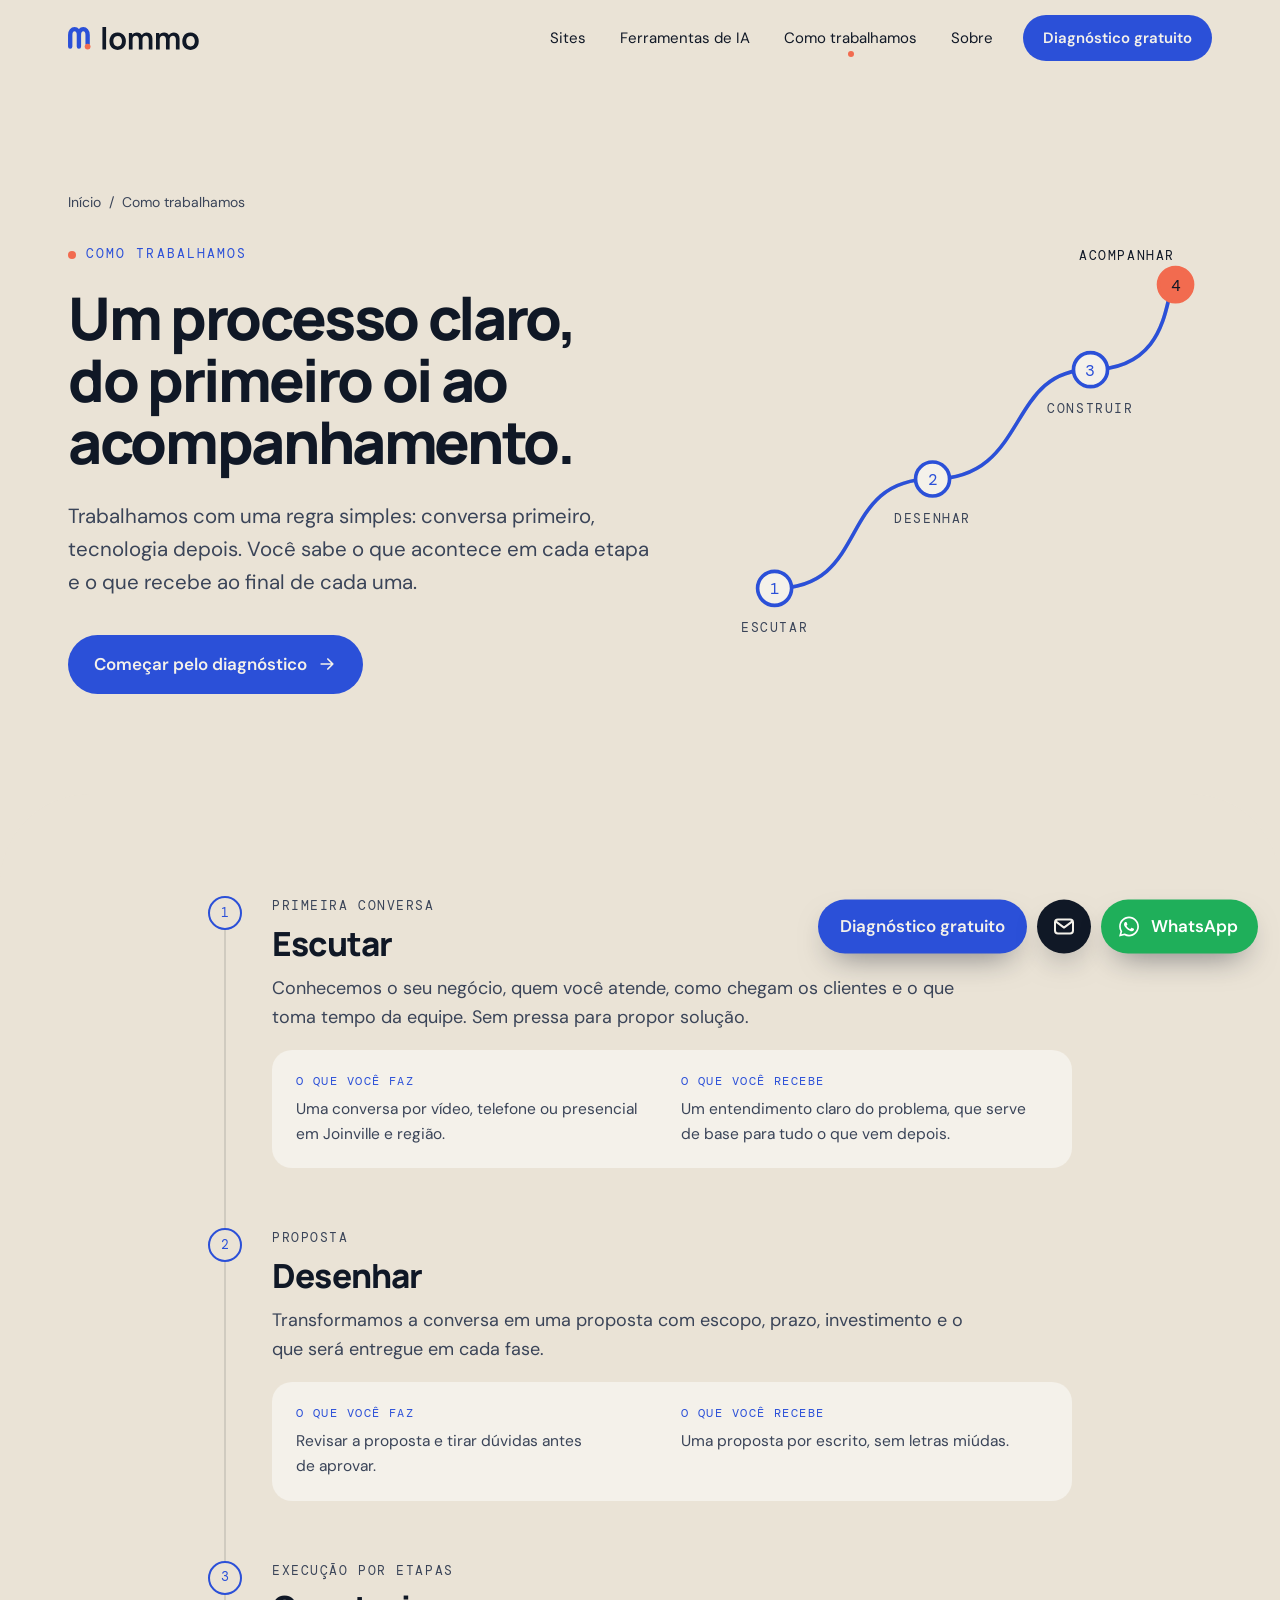
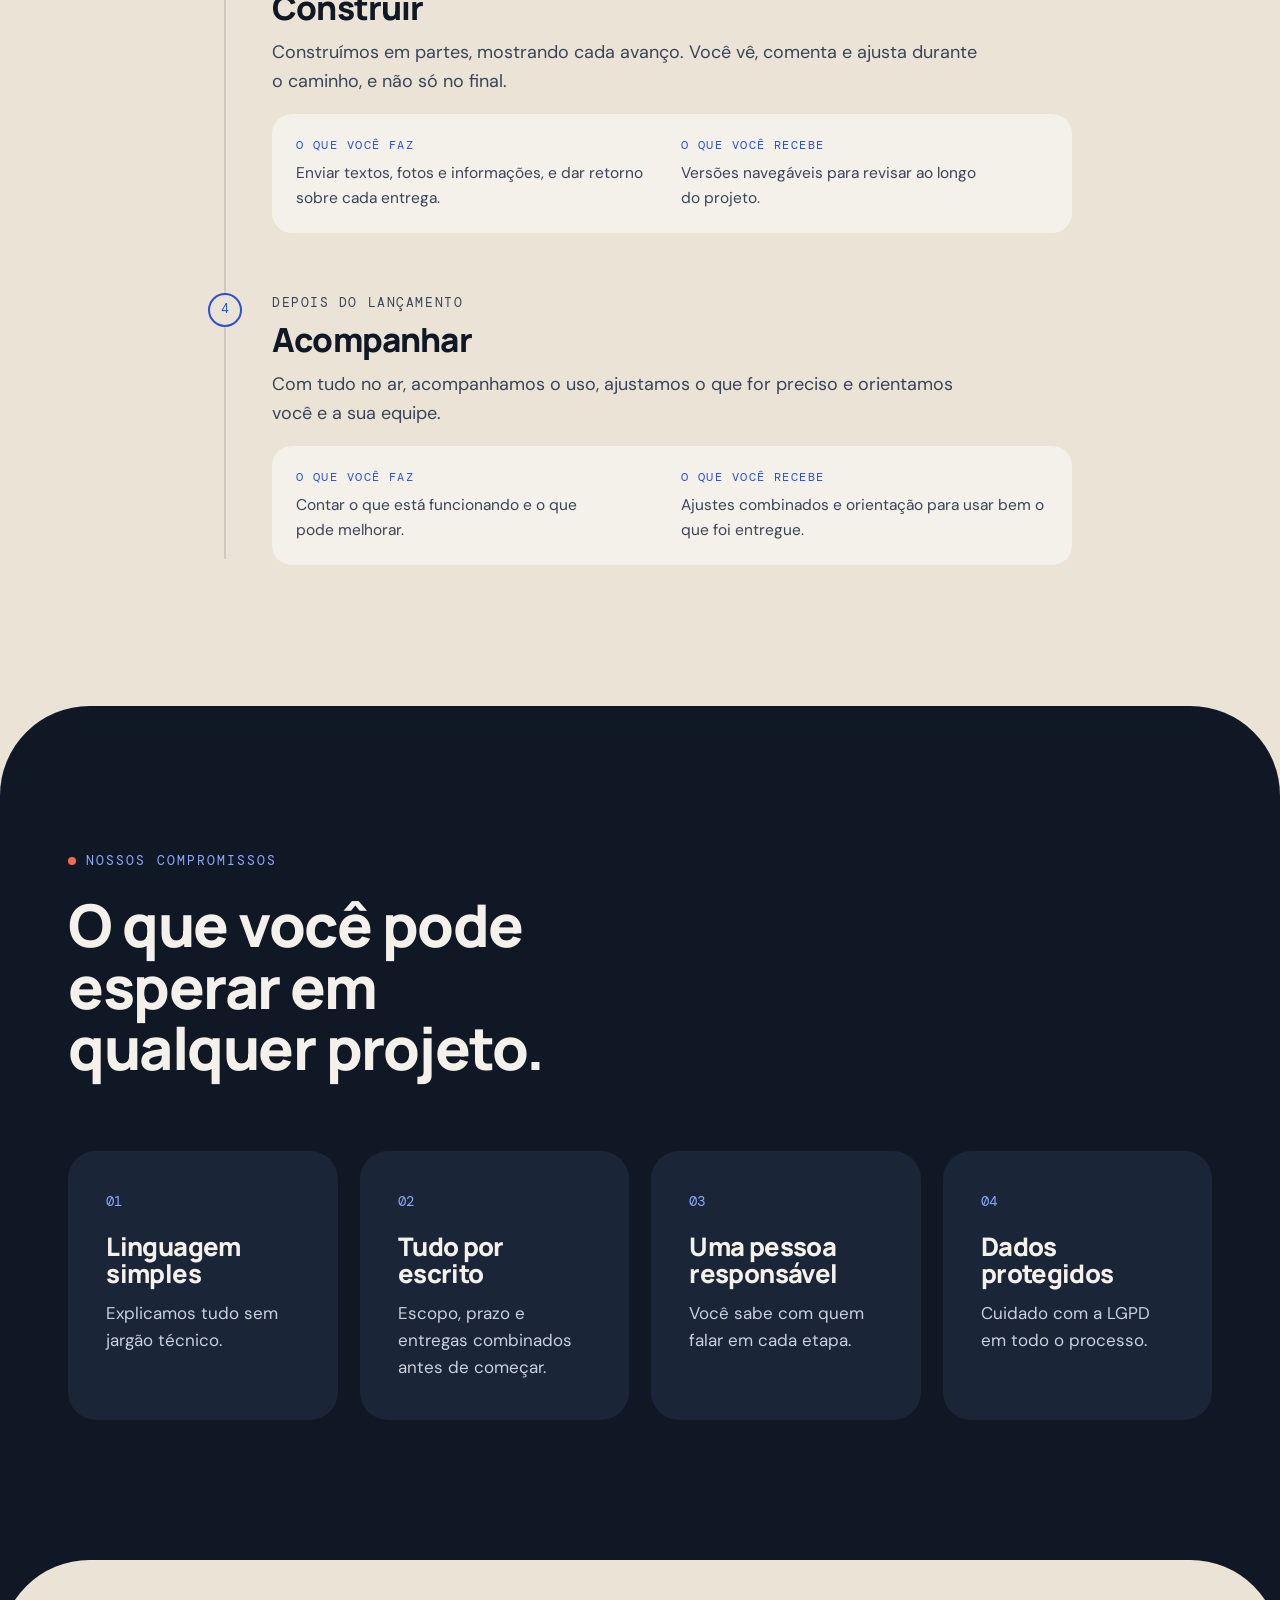
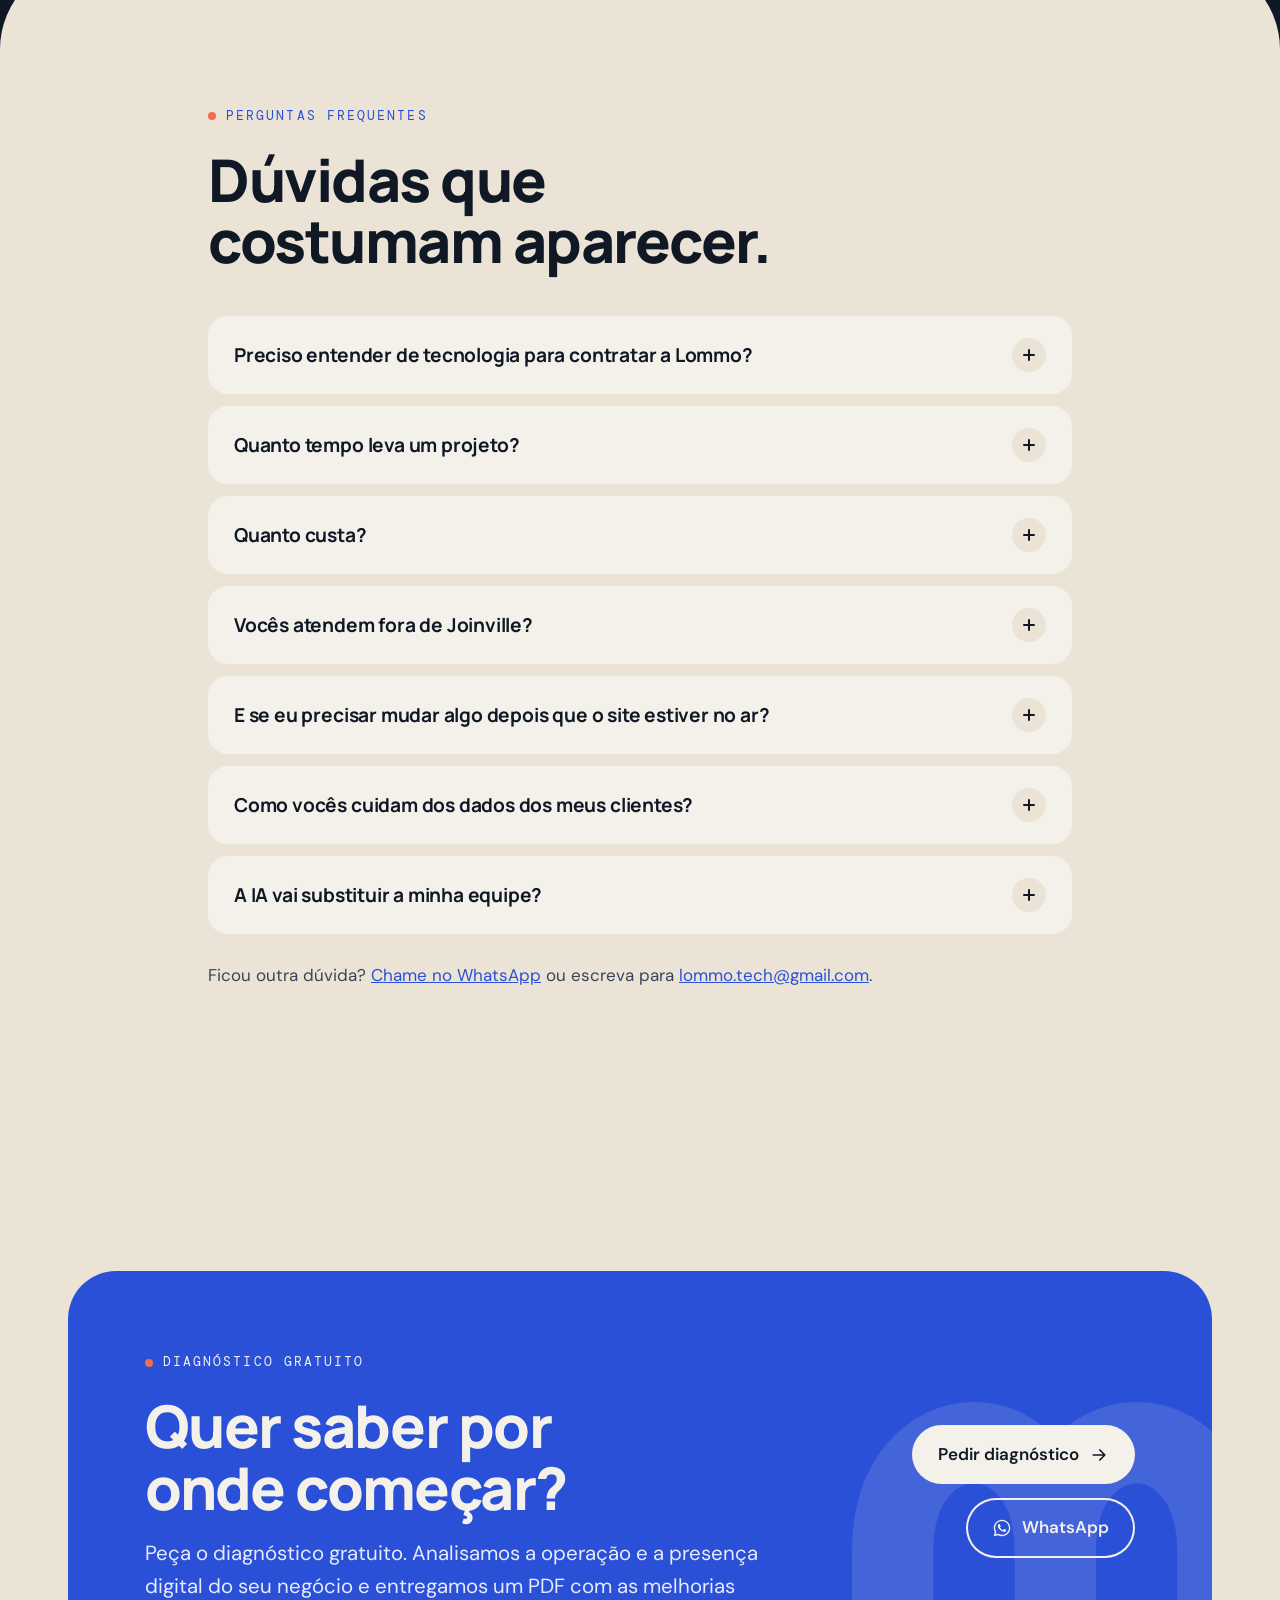
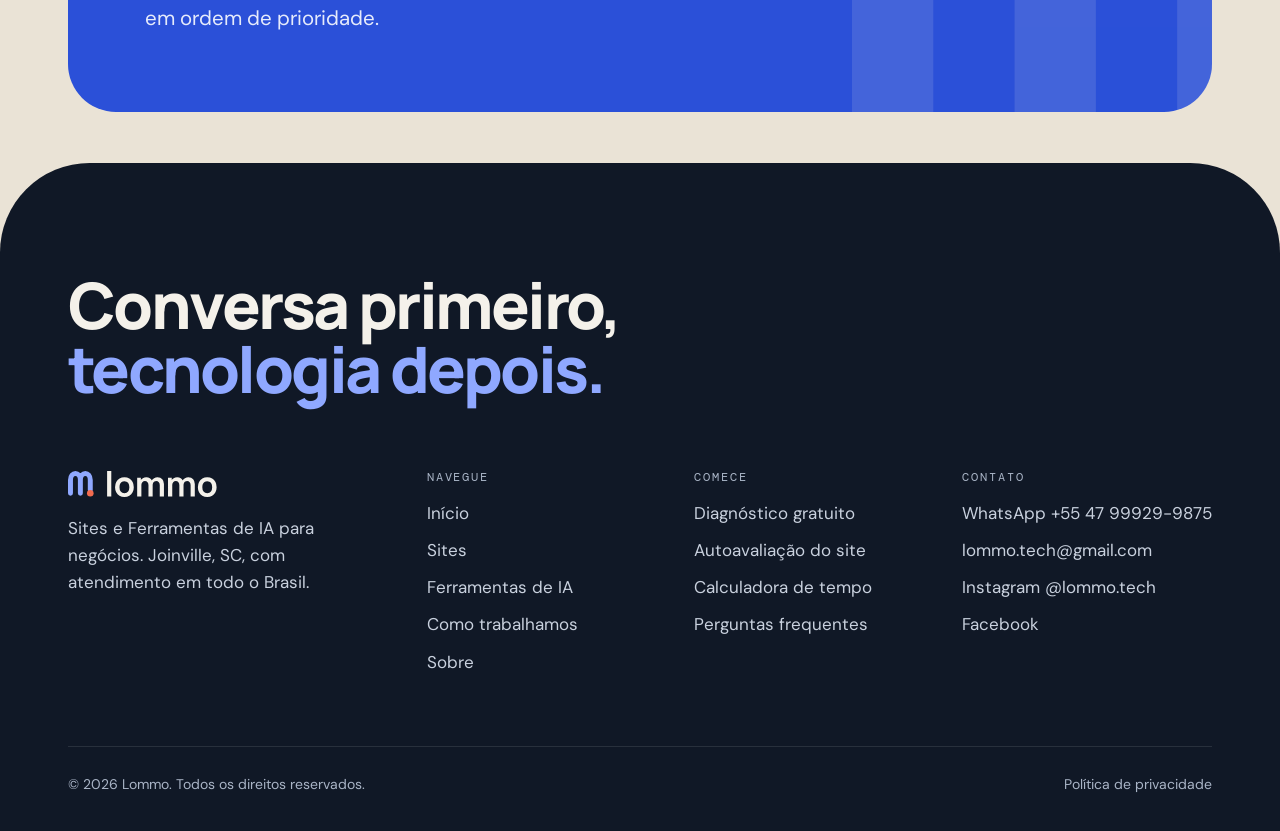
==== como-trabalhamos/index.html @ e6b0a522 "Site Lommo 2.0" ====
<!DOCTYPE html><html lang="pt-BR"><head><meta charset="utf-8"><meta name="viewport" content="width=device-width,initial-scale=1,viewport-fit=cover">
<title>Como trabalhamos | Lommo</title><meta name="description" content="Conheça as quatro etapas de um projeto com a Lommo: escutar, desenhar, construir e acompanhar. Veja também as perguntas frequentes."><link rel="canonical" href="https://lommo.com.br/como-trabalhamos/">
<meta name="theme-color" content="#EAE3D6"><meta name="color-scheme" content="light">
<meta property="og:type" content="website"><meta property="og:site_name" content="Lommo"><meta property="og:title" content="Como trabalhamos | Lommo"><meta property="og:description" content="Conheça as quatro etapas de um projeto com a Lommo: escutar, desenhar, construir e acompanhar. Veja também as perguntas frequentes."><meta property="og:url" content="https://lommo.com.br/como-trabalhamos/"><meta property="og:image" content="https://lommo.com.br/assets/og.png"><meta property="og:image:width" content="1200"><meta property="og:image:height" content="630"><meta property="og:locale" content="pt_BR">
<meta name="twitter:card" content="summary_large_image">
<link rel="icon" href="/assets/favicon.svg" type="image/svg+xml">
<link rel="preload" href="/assets/fonts/manrope.woff2" as="font" type="font/woff2" crossorigin><link rel="preload" href="/assets/fonts/dmsans.woff2" as="font" type="font/woff2" crossorigin>
<link rel="stylesheet" href="/assets/site.css?v=5e7b872f">
<script type="application/ld+json">{"@context": "https://schema.org", "@graph": [{"@type": "ProfessionalService", "@id": "https://lommo.com.br/#lommo", "name": "Lommo", "url": "https://lommo.com.br/", "description": "Sites e Ferramentas de IA para negócios.", "slogan": "Conversa primeiro, tecnologia depois.", "email": "lommo.tech@gmail.com", "telephone": "+55-47-99929-9875", "image": "https://lommo.com.br/assets/og.png", "logo": "https://lommo.com.br/assets/favicon.svg", "address": {"@type": "PostalAddress", "addressLocality": "Joinville", "addressRegion": "SC", "addressCountry": "BR"}, "areaServed": {"@type": "Country", "name": "Brasil"}, "founder": {"@type": "Person", "name": "Felipe Augusto Allage", "jobTitle": "Founder & COO"}, "sameAs": ["https://instagram.com/lommo.tech", "https://www.facebook.com/lommo.tech"]}, {"@type": "WebSite", "@id": "https://lommo.com.br/#site", "url": "https://lommo.com.br/", "name": "Lommo", "inLanguage": "pt-BR", "publisher": {"@id": "https://lommo.com.br/#lommo"}}]}</script><script type="application/ld+json">{"@context": "https://schema.org", "@type": "FAQPage", "mainEntity": [{"@type": "Question", "name": "Preciso entender de tecnologia para contratar a Lommo?", "acceptedAnswer": {"@type": "Answer", "text": "Não. Você explica como o seu negócio funciona e o que gostaria de melhorar. Nós traduzimos isso em um site ou em uma ferramenta, sempre em linguagem simples."}}, {"@type": "Question", "name": "Quanto tempo leva um projeto?", "acceptedAnswer": {"@type": "Answer", "text": "Depende do tamanho e do que será construído. O prazo é definido na etapa Desenhar, por escrito, antes de começar."}}, {"@type": "Question", "name": "Quanto custa?", "acceptedAnswer": {"@type": "Answer", "text": "Cada projeto é orçado a partir da conversa inicial, porque o escopo muda de um negócio para outro. O diagnóstico é gratuito e não obriga a contratar nada."}}, {"@type": "Question", "name": "Vocês atendem fora de Joinville?", "acceptedAnswer": {"@type": "Answer", "text": "Sim. Atendemos todo o Brasil à distância, por videochamada, WhatsApp e e-mail. Em Joinville e região, também podemos nos encontrar pessoalmente quando for necessário."}}, {"@type": "Question", "name": "E se eu precisar mudar algo depois que o site estiver no ar?", "acceptedAnswer": {"@type": "Answer", "text": "A etapa Acompanhar existe para isso. Combinamos desde o início como funcionam os ajustes depois do lançamento."}}, {"@type": "Question", "name": "Como vocês cuidam dos dados dos meus clientes?", "acceptedAnswer": {"@type": "Answer", "text": "Com atenção à LGPD desde o começo. Definimos juntos quais dados a ferramenta usa, onde ficam guardados e quem tem acesso."}}, {"@type": "Question", "name": "A IA vai substituir a minha equipe?", "acceptedAnswer": {"@type": "Answer", "text": "A proposta é tirar da rotina o trabalho repetitivo para que a equipe tenha mais tempo para o que exige atenção, julgamento e relacionamento."}}]}</script>
</head><body class=""><a class="skip" href="#conteudo">Pular para o conteúdo</a>
<header class="hd"><div class="wrap"><a class="logo" href="/" aria-label="Lommo, página inicial"><svg class="lg " viewBox="16.275 16.275 272.69 46.5" role="img" aria-label="Lommo"><g transform="translate(6.775 6.775)"><path class="p" d="M14 50 V26 C14 10 32 10 32 26 V50 M32 26 C32 10 50 10 50 26 V44"/><circle class="c" cx="50" cy="50" r="6"/></g><path class="w" transform="translate(82.305 62.775)" d="M5.061224489795918 0.0V-46.5H12.674028669084821V0.0ZM36.51459238480548 0.9489795918367346Q31.374288193060426 0.9489795918367346 27.552017647879463 -1.3602040816326528Q23.7297471026985 -3.6693877551020404 21.623547020737007 -7.736820049675143Q19.51734693877551 -11.804252344248246 19.51734693877551 -17.092178157884245Q19.51734693877551 -22.443369277642695 21.668359624123084 -26.505528819804287Q23.819372309470662 -30.567688361965878 27.64427923085738 -32.83996662996253Q31.4691861522441 -35.11224489795918 36.51459238480548 -35.11224489795918Q41.660169328962056 -35.11224489795918 45.49561982446787 -32.80569760069555Q49.33107031997369 -30.499150303431918 51.44781397605429 -26.436990761270327Q53.564557632134886 -22.374831219108735 53.564557632134886 -17.092178157884245Q53.564557632134886 -11.762074186363998 51.43199764952368 -7.697278267996651Q49.29943766691247 -3.6324823496293046 45.46135079520089 -1.341751378896285Q41.62326392348932 0.9489795918367346 36.51459238480548 0.9489795918367346ZM36.51459238480548 -6.189346375757334Q41.043380861866225 -6.189346375757334 43.27086969492386 -9.236655535016741Q45.4983585279815 -12.283964694276147 45.4983585279815 -17.092178157884245Q45.4983585279815 -22.053282134386958 43.241873418068394 -25.013600532376035Q40.985388308155294 -27.973918930365112 36.51459238480548 -27.973918930365112Q33.44619414660396 -27.973918930365112 31.471768468740038 -26.59261225486288Q29.497342790876115 -25.211305579360648 28.540444416902503 -22.76502262037627Q27.583546042928887 -20.3187396613919 27.583546042928887 -17.092178157884245Q27.583546042928887 -12.109987033143334 29.850576657665016 -9.149666704450334Q32.117607272401145 -6.189346375757334 36.51459238480548 -6.189346375757334ZM100.7816210688377 0.0 100.79216657366071 -20.74054440868144Q100.79216657366071 -24.27287535375478 99.0444441503408 -26.249927754304842Q97.29672172702088 -28.226980154854907 94.33905128946108 -28.226980154854907Q92.49908079809072 -28.226980154854907 91.04659968784877 -27.37553296770368Q89.59411857760682 -26.524085780552454 88.7400234300263 -24.908170583296794Q87.88592828244579 -23.292255386041134 87.88592828244579 -21.02521125637755L84.49071592992665 -23.028563705755737Q84.4643521678691 -26.581970214843746 86.09342993911432 -29.286563982282363Q87.72250771035954 -31.99115774972098 90.4982701204261 -33.49898152254065Q93.27403253049266 -35.00680529536033 96.69035906110491 -35.00680529536033Q102.37367180026307 -35.00680529536033 105.38932127660634 -31.614211942711655Q108.40497075294961 -28.221618590062977 108.40497075294961 -22.670093769929846L108.3944252481266 0.0ZM59.70136183135364 0.0V-34.16326530612245H66.43901267538266V-23.566415342992663H67.36688581194196V0.0ZM80.27312410315689 0.0 80.2836696079799 -20.666725874920278Q80.2836696079799 -24.22542058205118 78.54385631327726 -26.226200368453043Q76.80404301857462 -28.226980154854907 73.80946331413425 -28.226980154854907Q70.90450495505819 -28.226980154854907 69.13569538350006 -26.23146925945671Q67.36688581194196 -24.23595836405851 67.36688581194196 -21.02521125637755L63.97167345942283 -23.302731385522957Q63.97167345942283 -26.64524710518973 65.61656755719866 -29.289208081303805Q67.26146165497448 -31.933169057417885 70.0556748370735 -33.46998717638911Q72.84988801917251 -35.00680529536033 76.34002149932238 -35.00680529536033Q80.16754935128348 -35.00680529536033 82.73770144715601 -33.38036969243264Q85.30785354302853 -31.75393408950494 86.59689091273717 -28.95445008569834Q87.88592828244579 -26.15496608189174 87.88592828244579 -22.638457255460775L87.87538277762276 0.0ZM156.89794759944994 0.0 156.90849310427296 -20.74054440868144Q156.90849310427296 -24.27287535375478 155.16077068095305 -26.249927754304842Q153.41304825763314 -28.226980154854907 150.45537782007335 -28.226980154854907Q148.61540732870296 -28.226980154854907 147.162926218461 -27.37553296770368Q145.71044510821906 -26.524085780552454 144.85634996063857 -24.908170583296794Q144.00225481305804 -23.292255386041134 144.00225481305804 -21.02521125637755L140.6070424605389 -23.028563705755737Q140.58067869848134 -26.581970214843746 142.20975646972656 -29.286563982282363Q143.83883424097178 -31.99115774972098 146.61459665103834 -33.49898152254065Q149.3903590611049 -35.00680529536033 152.80668559171716 -35.00680529536033Q158.48999833087532 -35.00680529536033 161.5056478072186 -31.614211942711655Q164.52129728356186 -28.221618590062977 164.52129728356186 -22.670093769929846L164.51075177873884 0.0ZM115.81768836196588 0.0V-34.16326530612245H122.5553392059949V-23.566415342992663H123.48321234255421V0.0ZM136.38945063376914 0.0 136.39999613859214 -20.666725874920278Q136.39999613859214 -24.22542058205118 134.66018284388952 -26.226200368453043Q132.92036954918686 -28.226980154854907 129.9257898447465 -28.226980154854907Q127.02083148567044 -28.226980154854907 125.25202191411233 -26.23146925945671Q123.48321234255421 -24.23595836405851 123.48321234255421 -21.02521125637755L120.08799999003507 -23.302731385522957Q120.08799999003507 -26.64524710518973 121.7328940878109 -29.289208081303805Q123.37778818558674 -31.933169057417885 126.17200136768574 -33.46998717638911Q128.96621454978475 -35.00680529536033 132.45634802993465 -35.00680529536033Q136.28387588189574 -35.00680529536033 138.85402797776828 -33.38036969243264Q141.4241800736408 -31.75393408950494 142.71321744334944 -28.95445008569834Q144.00225481305804 -26.15496608189174 144.00225481305804 -22.638457255460775L143.99170930823502 0.0ZM187.08602095623405 0.9489795918367346Q181.945716764489 0.9489795918367346 178.12344621930805 -1.3602040816326528Q174.30117567412708 -3.6693877551020404 172.19497559216558 -7.736820049675143Q170.08877551020407 -11.804252344248246 170.08877551020407 -17.092178157884245Q170.08877551020407 -22.443369277642695 172.23978819555165 -26.505528819804287Q174.39080088089923 -30.567688361965878 178.21570780228595 -32.83996662996253Q182.04061472367266 -35.11224489795918 187.08602095623405 -35.11224489795918Q192.23159790039062 -35.11224489795918 196.06704839589645 -32.80569760069555Q199.90249889140227 -30.499150303431918 202.01924254748286 -26.436990761270327Q204.13598620356345 -22.374831219108735 204.13598620356345 -17.092178157884245Q204.13598620356345 -11.762074186363998 202.00342622095224 -7.697278267996651Q199.87086623834102 -3.6324823496293046 196.03277936662946 -1.341751378896285Q192.1946924949179 0.9489795918367346 187.08602095623405 0.9489795918367346ZM187.08602095623405 -6.189346375757334Q191.6148094332948 -6.189346375757334 193.84229826635243 -9.236655535016741Q196.06978709941006 -12.283964694276147 196.06978709941006 -17.092178157884245Q196.06978709941006 -22.053282134386958 193.81330198949695 -25.013600532376035Q191.55681687958386 -27.973918930365112 187.08602095623405 -27.973918930365112Q184.01762271803253 -27.973918930365112 182.0431970401686 -26.59261225486288Q180.0687713623047 -25.211305579360648 179.11187298833107 -22.76502262037627Q178.15497461435746 -20.3187396613919 178.15497461435746 -17.092178157884245Q178.15497461435746 -12.109987033143334 180.4220052290936 -9.149666704450334Q182.6890358438297 -6.189346375757334 187.08602095623405 -6.189346375757334Z"/></svg></a>
<nav class="nav" aria-label="Principal"><a class="l" href="/sites/">Sites</a><a class="l" href="/ferramentas-de-ia/">Ferramentas de IA</a><a class="l" href="/como-trabalhamos/" aria-current=page>Como trabalhamos</a><a class="l" href="/sobre/">Sobre</a><a class="btn sm" href="/diagnostico/">Diagnóstico gratuito</a></nav>
<button class="menu-bt" type="button" aria-expanded="false" aria-controls="mnav" aria-label="Abrir menu"><span></span></button></div></header>
<nav class="mnav" id="mnav" aria-label="Menu"><a href="/">Início</a><a href="/sites/">Sites</a><a href="/ferramentas-de-ia/">Ferramentas de IA</a><a href="/como-trabalhamos/" aria-current=page>Como trabalhamos</a><a href="/sobre/">Sobre</a><a class="btn" href="/diagnostico/">Diagnóstico gratuito <svg class="ico ar" viewBox="0 0 24 24" fill="none" stroke="currentColor" stroke-width="2" stroke-linecap="round" stroke-linejoin="round" aria-hidden="true"><path d="M5 12h14M13 6l6 6-6 6"/></svg></a>
<div class="mc"><a href="https://wa.me/5547999299875?text=Ol%C3%A1%21%20Vim%20pelo%20site%20da%20Lommo." style="font:inherit;font-size:15px;padding:0">WhatsApp +55 47 99929-9875</a><a href="mailto:lommo.tech@gmail.com" style="font:inherit;font-size:15px;padding:0">lommo.tech@gmail.com</a></div></nav><main id="conteudo"><section class="phero  has-art"><div class="wrap"><div class="ptxt">
<p class="crumbs"><a href="/">Início</a><span aria-hidden="true">/</span><span>Como trabalhamos</span></p>
<p class="k fx">Como trabalhamos</p><h1 class="fx" style="animation-delay:.08s">Um processo claro, do primeiro oi ao acompanhamento.</h1><p class="lead fx" style="animation-delay:.16s">Trabalhamos com uma regra simples: conversa primeiro, tecnologia depois. Você sabe o que acontece em cada etapa e o que recebe ao final de cada uma.</p>
<div class="btns fx" style="animation-delay:.24s"><a class="btn" href="/diagnostico/">Começar pelo diagnóstico <svg class="ico ar" viewBox="0 0 24 24" fill="none" stroke="currentColor" stroke-width="2" stroke-linecap="round" stroke-linejoin="round" aria-hidden="true"><path d="M5 12h14M13 6l6 6-6 6"/></svg></a></div></div><div class="part fx" style="animation-delay:.3s" aria-hidden="true"><div class="art-como"><svg viewBox="0 0 400 340">
<path class="tr" d="M40 290 C120 290 90 200 170 200 S 230 110 300 110 S 360 40 370 40"/>
<path class="trd" pathLength="1" d="M40 290 C120 290 90 200 170 200 S 230 110 300 110 S 360 40 370 40"/>
<g class="st" style="--d:.6s"><circle cx="40" cy="290" r="14"/><text x="40" y="295">1</text><text class="lb" x="40" y="326">ESCUTAR</text></g>
<g class="st" style="--d:1s"><circle cx="170" cy="200" r="14"/><text x="170" y="205">2</text><text class="lb" x="170" y="236">DESENHAR</text></g>
<g class="st" style="--d:1.4s"><circle cx="300" cy="110" r="14"/><text x="300" y="115">3</text><text class="lb" x="300" y="146">CONSTRUIR</text></g>
<g class="st end" style="--d:1.8s"><circle cx="370" cy="40" r="14"/><text x="370" y="45">4</text><text class="lb" x="330" y="20">ACOMPANHAR</text></g></svg></div></div></div></section>
<section class="sec arch" style="padding-top:clamp(70px,8vw,110px)"><div class="wrap" style="max-width:920px"><div class="tl"><span class="fill" aria-hidden="true"></span><div class="it rv"><span class="dotn">1</span><span class="when">Primeira conversa</span><h3>Escutar</h3><p class="lead" style="font-size:18px">Conhecemos o seu negócio, quem você atende, como chegam os clientes e o que toma tempo da equipe. Sem pressa para propor solução.</p>
<div class="box"><div><b>O que você faz</b><p>Uma conversa por vídeo, telefone ou presencial em Joinville e região.</p></div><div><b>O que você recebe</b><p>Um entendimento claro do problema, que serve de base para tudo o que vem depois.</p></div></div></div><div class="it rv"><span class="dotn">2</span><span class="when">Proposta</span><h3>Desenhar</h3><p class="lead" style="font-size:18px">Transformamos a conversa em uma proposta com escopo, prazo, investimento e o que será entregue em cada fase.</p>
<div class="box"><div><b>O que você faz</b><p>Revisar a proposta e tirar dúvidas antes de aprovar.</p></div><div><b>O que você recebe</b><p>Uma proposta por escrito, sem letras miúdas.</p></div></div></div><div class="it rv"><span class="dotn">3</span><span class="when">Execução por etapas</span><h3>Construir</h3><p class="lead" style="font-size:18px">Construímos em partes, mostrando cada avanço. Você vê, comenta e ajusta durante o caminho, e não só no final.</p>
<div class="box"><div><b>O que você faz</b><p>Enviar textos, fotos e informações, e dar retorno sobre cada entrega.</p></div><div><b>O que você recebe</b><p>Versões navegáveis para revisar ao longo do projeto.</p></div></div></div><div class="it rv"><span class="dotn">4</span><span class="when">Depois do lançamento</span><h3>Acompanhar</h3><p class="lead" style="font-size:18px">Com tudo no ar, acompanhamos o uso, ajustamos o que for preciso e orientamos você e a sua equipe.</p>
<div class="box"><div><b>O que você faz</b><p>Contar o que está funcionando e o que pode melhorar.</p></div><div><b>O que você recebe</b><p>Ajustes combinados e orientação para usar bem o que foi entregue.</p></div></div></div></div></div></section>

<section class="sec dark arch"><div class="wrap">
<div class="hgrid"><div><p class="k rv">Nossos compromissos</p><h2 class="h2 rv d1">O que você pode esperar em qualquer projeto.</h2></div><p class="lead rv d2">Combinados que valem do diagnóstico ao acompanhamento.</p></div>
<div class="cards c4">
<div class="card rv"><span class="n">01</span><h3>Linguagem simples</h3><p>Explicamos tudo sem jargão técnico.</p></div>
<div class="card rv d1"><span class="n">02</span><h3>Tudo por escrito</h3><p>Escopo, prazo e entregas combinados antes de começar.</p></div>
<div class="card rv d2"><span class="n">03</span><h3>Uma pessoa responsável</h3><p>Você sabe com quem falar em cada etapa.</p></div>
<div class="card rv d3"><span class="n">04</span><h3>Dados protegidos</h3><p>Cuidado com a LGPD em todo o processo.</p></div>
</div></div></section>

<section class="sec arch" id="perguntas"><div class="wrap" style="max-width:920px">
<p class="k rv">Perguntas frequentes</p><h2 class="h2 rv d1" style="margin-bottom:44px">Dúvidas que costumam aparecer.</h2>
<div class="faq"><details class="rv"><summary>Preciso entender de tecnologia para contratar a Lommo?<span class="pm" aria-hidden="true"></span></summary><div class="ans"><p>Não. Você explica como o seu negócio funciona e o que gostaria de melhorar. Nós traduzimos isso em um site ou em uma ferramenta, sempre em linguagem simples.</p></div></details><details class="rv"><summary>Quanto tempo leva um projeto?<span class="pm" aria-hidden="true"></span></summary><div class="ans"><p>Depende do tamanho e do que será construído. O prazo é definido na etapa Desenhar, por escrito, antes de começar.</p></div></details><details class="rv"><summary>Quanto custa?<span class="pm" aria-hidden="true"></span></summary><div class="ans"><p>Cada projeto é orçado a partir da conversa inicial, porque o escopo muda de um negócio para outro. O diagnóstico é gratuito e não obriga a contratar nada.</p></div></details><details class="rv"><summary>Vocês atendem fora de Joinville?<span class="pm" aria-hidden="true"></span></summary><div class="ans"><p>Sim. Atendemos todo o Brasil à distância, por videochamada, WhatsApp e e-mail. Em Joinville e região, também podemos nos encontrar pessoalmente quando for necessário.</p></div></details><details class="rv"><summary>E se eu precisar mudar algo depois que o site estiver no ar?<span class="pm" aria-hidden="true"></span></summary><div class="ans"><p>A etapa Acompanhar existe para isso. Combinamos desde o início como funcionam os ajustes depois do lançamento.</p></div></details><details class="rv"><summary>Como vocês cuidam dos dados dos meus clientes?<span class="pm" aria-hidden="true"></span></summary><div class="ans"><p>Com atenção à LGPD desde o começo. Definimos juntos quais dados a ferramenta usa, onde ficam guardados e quem tem acesso.</p></div></details><details class="rv"><summary>A IA vai substituir a minha equipe?<span class="pm" aria-hidden="true"></span></summary><div class="ans"><p>A proposta é tirar da rotina o trabalho repetitivo para que a equipe tenha mais tempo para o que exige atenção, julgamento e relacionamento.</p></div></details></div>
<p class="rv" style="margin-top:28px;color:var(--graf)">Ficou outra dúvida? <a href="https://wa.me/5547999299875?text=Ol%C3%A1%21%20Vim%20pelo%20site%20da%20Lommo." style="color:var(--cob)">Chame no WhatsApp</a> ou escreva para <a href="mailto:lommo.tech@gmail.com" style="color:var(--cob)">lommo.tech@gmail.com</a>.</p>
</div></section>
<section class="sec arch"><div class="wrap"><div class="cta-band rv">
<svg class="bgsym" viewBox="9.5 9.5 46.5 46.5" aria-hidden="true"><path d="M14 50 V26 C14 10 32 10 32 26 V50 M32 26 C32 10 50 10 50 26 V44" fill="none" stroke-width="9" stroke-linecap="round"/></svg>
<div><p class="k">Diagnóstico gratuito</p><h2>Quer saber por onde começar?</h2><p class="lead">Peça o diagnóstico gratuito. Analisamos a operação e a presença digital do seu negócio e entregamos um PDF com as melhorias em ordem de prioridade.</p></div>
<div class="btns"><a class="btn light" href="/diagnostico/">Pedir diagnóstico <svg class="ico ar" viewBox="0 0 24 24" fill="none" stroke="currentColor" stroke-width="2" stroke-linecap="round" stroke-linejoin="round" aria-hidden="true"><path d="M5 12h14M13 6l6 6-6 6"/></svg></a><a class="btn ghost" href="https://wa.me/5547999299875?text=Ol%C3%A1%21%20Vim%20pelo%20site%20da%20Lommo."><svg class="ico" viewBox="0 0 24 24" fill="currentColor" aria-hidden="true"><path d="M12.04 2C6.58 2 2.13 6.45 2.13 11.91c0 1.75.46 3.45 1.32 4.95L2.05 22l5.25-1.38c1.45.79 3.08 1.21 4.74 1.21 5.46 0 9.91-4.45 9.91-9.91C21.95 6.45 17.5 2 12.04 2Zm0 18.15c-1.48 0-2.93-.4-4.2-1.15l-.3-.18-3.12.82.83-3.04-.2-.31a8.23 8.23 0 0 1-1.26-4.38c0-4.54 3.7-8.24 8.25-8.24 4.54 0 8.24 3.7 8.24 8.24 0 4.55-3.7 8.24-8.24 8.24Zm4.52-6.16c-.25-.12-1.47-.72-1.69-.81-.23-.08-.39-.12-.56.12-.16.25-.64.81-.79.97-.14.17-.29.19-.54.06-.25-.12-1.05-.38-1.99-1.22-.74-.66-1.23-1.47-1.38-1.72-.14-.25-.02-.38.11-.51.11-.11.25-.29.37-.43.13-.15.17-.25.25-.42.08-.16.04-.31-.02-.43-.06-.12-.56-1.34-.76-1.84-.2-.48-.41-.42-.56-.43h-.48c-.17 0-.43.06-.66.31-.22.25-.86.85-.86 2.07 0 1.22.89 2.4 1.01 2.56.12.17 1.75 2.67 4.23 3.74.59.26 1.05.41 1.41.52.59.19 1.13.16 1.56.1.48-.07 1.47-.6 1.67-1.18.21-.58.21-1.07.14-1.18-.06-.1-.22-.16-.47-.28Z"/></svg> WhatsApp</a></div>
</div></div></section></main><footer class="ft arch"><div class="wrap">
<p class="big">Conversa primeiro, <em>tecnologia depois.</em></p>
<div class="cols">
<div><svg class="lg neg" viewBox="16.275 16.275 272.69 46.5" role="img" aria-label="Lommo"><g transform="translate(6.775 6.775)"><path class="p" d="M14 50 V26 C14 10 32 10 32 26 V50 M32 26 C32 10 50 10 50 26 V44"/><circle class="c" cx="50" cy="50" r="6"/></g><path class="w" transform="translate(82.305 62.775)" d="M5.061224489795918 0.0V-46.5H12.674028669084821V0.0ZM36.51459238480548 0.9489795918367346Q31.374288193060426 0.9489795918367346 27.552017647879463 -1.3602040816326528Q23.7297471026985 -3.6693877551020404 21.623547020737007 -7.736820049675143Q19.51734693877551 -11.804252344248246 19.51734693877551 -17.092178157884245Q19.51734693877551 -22.443369277642695 21.668359624123084 -26.505528819804287Q23.819372309470662 -30.567688361965878 27.64427923085738 -32.83996662996253Q31.4691861522441 -35.11224489795918 36.51459238480548 -35.11224489795918Q41.660169328962056 -35.11224489795918 45.49561982446787 -32.80569760069555Q49.33107031997369 -30.499150303431918 51.44781397605429 -26.436990761270327Q53.564557632134886 -22.374831219108735 53.564557632134886 -17.092178157884245Q53.564557632134886 -11.762074186363998 51.43199764952368 -7.697278267996651Q49.29943766691247 -3.6324823496293046 45.46135079520089 -1.341751378896285Q41.62326392348932 0.9489795918367346 36.51459238480548 0.9489795918367346ZM36.51459238480548 -6.189346375757334Q41.043380861866225 -6.189346375757334 43.27086969492386 -9.236655535016741Q45.4983585279815 -12.283964694276147 45.4983585279815 -17.092178157884245Q45.4983585279815 -22.053282134386958 43.241873418068394 -25.013600532376035Q40.985388308155294 -27.973918930365112 36.51459238480548 -27.973918930365112Q33.44619414660396 -27.973918930365112 31.471768468740038 -26.59261225486288Q29.497342790876115 -25.211305579360648 28.540444416902503 -22.76502262037627Q27.583546042928887 -20.3187396613919 27.583546042928887 -17.092178157884245Q27.583546042928887 -12.109987033143334 29.850576657665016 -9.149666704450334Q32.117607272401145 -6.189346375757334 36.51459238480548 -6.189346375757334ZM100.7816210688377 0.0 100.79216657366071 -20.74054440868144Q100.79216657366071 -24.27287535375478 99.0444441503408 -26.249927754304842Q97.29672172702088 -28.226980154854907 94.33905128946108 -28.226980154854907Q92.49908079809072 -28.226980154854907 91.04659968784877 -27.37553296770368Q89.59411857760682 -26.524085780552454 88.7400234300263 -24.908170583296794Q87.88592828244579 -23.292255386041134 87.88592828244579 -21.02521125637755L84.49071592992665 -23.028563705755737Q84.4643521678691 -26.581970214843746 86.09342993911432 -29.286563982282363Q87.72250771035954 -31.99115774972098 90.4982701204261 -33.49898152254065Q93.27403253049266 -35.00680529536033 96.69035906110491 -35.00680529536033Q102.37367180026307 -35.00680529536033 105.38932127660634 -31.614211942711655Q108.40497075294961 -28.221618590062977 108.40497075294961 -22.670093769929846L108.3944252481266 0.0ZM59.70136183135364 0.0V-34.16326530612245H66.43901267538266V-23.566415342992663H67.36688581194196V0.0ZM80.27312410315689 0.0 80.2836696079799 -20.666725874920278Q80.2836696079799 -24.22542058205118 78.54385631327726 -26.226200368453043Q76.80404301857462 -28.226980154854907 73.80946331413425 -28.226980154854907Q70.90450495505819 -28.226980154854907 69.13569538350006 -26.23146925945671Q67.36688581194196 -24.23595836405851 67.36688581194196 -21.02521125637755L63.97167345942283 -23.302731385522957Q63.97167345942283 -26.64524710518973 65.61656755719866 -29.289208081303805Q67.26146165497448 -31.933169057417885 70.0556748370735 -33.46998717638911Q72.84988801917251 -35.00680529536033 76.34002149932238 -35.00680529536033Q80.16754935128348 -35.00680529536033 82.73770144715601 -33.38036969243264Q85.30785354302853 -31.75393408950494 86.59689091273717 -28.95445008569834Q87.88592828244579 -26.15496608189174 87.88592828244579 -22.638457255460775L87.87538277762276 0.0ZM156.89794759944994 0.0 156.90849310427296 -20.74054440868144Q156.90849310427296 -24.27287535375478 155.16077068095305 -26.249927754304842Q153.41304825763314 -28.226980154854907 150.45537782007335 -28.226980154854907Q148.61540732870296 -28.226980154854907 147.162926218461 -27.37553296770368Q145.71044510821906 -26.524085780552454 144.85634996063857 -24.908170583296794Q144.00225481305804 -23.292255386041134 144.00225481305804 -21.02521125637755L140.6070424605389 -23.028563705755737Q140.58067869848134 -26.581970214843746 142.20975646972656 -29.286563982282363Q143.83883424097178 -31.99115774972098 146.61459665103834 -33.49898152254065Q149.3903590611049 -35.00680529536033 152.80668559171716 -35.00680529536033Q158.48999833087532 -35.00680529536033 161.5056478072186 -31.614211942711655Q164.52129728356186 -28.221618590062977 164.52129728356186 -22.670093769929846L164.51075177873884 0.0ZM115.81768836196588 0.0V-34.16326530612245H122.5553392059949V-23.566415342992663H123.48321234255421V0.0ZM136.38945063376914 0.0 136.39999613859214 -20.666725874920278Q136.39999613859214 -24.22542058205118 134.66018284388952 -26.226200368453043Q132.92036954918686 -28.226980154854907 129.9257898447465 -28.226980154854907Q127.02083148567044 -28.226980154854907 125.25202191411233 -26.23146925945671Q123.48321234255421 -24.23595836405851 123.48321234255421 -21.02521125637755L120.08799999003507 -23.302731385522957Q120.08799999003507 -26.64524710518973 121.7328940878109 -29.289208081303805Q123.37778818558674 -31.933169057417885 126.17200136768574 -33.46998717638911Q128.96621454978475 -35.00680529536033 132.45634802993465 -35.00680529536033Q136.28387588189574 -35.00680529536033 138.85402797776828 -33.38036969243264Q141.4241800736408 -31.75393408950494 142.71321744334944 -28.95445008569834Q144.00225481305804 -26.15496608189174 144.00225481305804 -22.638457255460775L143.99170930823502 0.0ZM187.08602095623405 0.9489795918367346Q181.945716764489 0.9489795918367346 178.12344621930805 -1.3602040816326528Q174.30117567412708 -3.6693877551020404 172.19497559216558 -7.736820049675143Q170.08877551020407 -11.804252344248246 170.08877551020407 -17.092178157884245Q170.08877551020407 -22.443369277642695 172.23978819555165 -26.505528819804287Q174.39080088089923 -30.567688361965878 178.21570780228595 -32.83996662996253Q182.04061472367266 -35.11224489795918 187.08602095623405 -35.11224489795918Q192.23159790039062 -35.11224489795918 196.06704839589645 -32.80569760069555Q199.90249889140227 -30.499150303431918 202.01924254748286 -26.436990761270327Q204.13598620356345 -22.374831219108735 204.13598620356345 -17.092178157884245Q204.13598620356345 -11.762074186363998 202.00342622095224 -7.697278267996651Q199.87086623834102 -3.6324823496293046 196.03277936662946 -1.341751378896285Q192.1946924949179 0.9489795918367346 187.08602095623405 0.9489795918367346ZM187.08602095623405 -6.189346375757334Q191.6148094332948 -6.189346375757334 193.84229826635243 -9.236655535016741Q196.06978709941006 -12.283964694276147 196.06978709941006 -17.092178157884245Q196.06978709941006 -22.053282134386958 193.81330198949695 -25.013600532376035Q191.55681687958386 -27.973918930365112 187.08602095623405 -27.973918930365112Q184.01762271803253 -27.973918930365112 182.0431970401686 -26.59261225486288Q180.0687713623047 -25.211305579360648 179.11187298833107 -22.76502262037627Q178.15497461435746 -20.3187396613919 178.15497461435746 -17.092178157884245Q178.15497461435746 -12.109987033143334 180.4220052290936 -9.149666704450334Q182.6890358438297 -6.189346375757334 187.08602095623405 -6.189346375757334Z"/></svg><p style="margin-top:18px;max-width:34ch">Sites e Ferramentas de IA para negócios. Joinville, SC, com atendimento em todo o Brasil.</p></div>
<div><h4>Navegue</h4><ul><li><a href="/">Início</a></li><li><a href="/sites/">Sites</a></li><li><a href="/ferramentas-de-ia/">Ferramentas de IA</a></li><li><a href="/como-trabalhamos/">Como trabalhamos</a></li><li><a href="/sobre/">Sobre</a></li></ul></div>
<div><h4>Comece</h4><ul><li><a href="/diagnostico/">Diagnóstico gratuito</a></li><li><a href="/sites/#autoavaliacao">Autoavaliação do site</a></li><li><a href="/ferramentas-de-ia/#calculadora">Calculadora de tempo</a></li><li><a href="/como-trabalhamos/#perguntas">Perguntas frequentes</a></li></ul></div>
<div><h4>Contato</h4><ul><li><a href="https://wa.me/5547999299875?text=Ol%C3%A1%21%20Vim%20pelo%20site%20da%20Lommo.">WhatsApp +55 47 99929-9875</a></li><li><a href="mailto:lommo.tech@gmail.com">lommo.tech@gmail.com</a></li><li><a href="https://instagram.com/lommo.tech" rel="noopener">Instagram @lommo.tech</a></li><li><a href="https://www.facebook.com/lommo.tech" rel="noopener">Facebook</a></li></ul></div>
</div>
<div class="bot"><span>© <span data-ano>2026</span> Lommo. Todos os direitos reservados.</span><span><a href="/privacidade/">Política de privacidade</a></span></div>
</div></footer><div class="fab" aria-label="Contato rápido"><a class="dg" href="/diagnostico/">Diagnóstico gratuito</a><a class="em" href="mailto:lommo.tech@gmail.com" aria-label="Enviar e-mail para a Lommo"><svg class="ico" viewBox="0 0 24 24" fill="none" stroke="currentColor" stroke-width="2" stroke-linecap="round" stroke-linejoin="round" aria-hidden="true"><rect x="3" y="5" width="18" height="14" rx="3"/><path d="m4 7 8 6 8-6"/></svg></a><a class="wa" href="https://wa.me/5547999299875?text=Ol%C3%A1%21%20Vim%20pelo%20site%20da%20Lommo." aria-label="Conversar no WhatsApp"><svg class="ico" viewBox="0 0 24 24" fill="currentColor" aria-hidden="true"><path d="M12.04 2C6.58 2 2.13 6.45 2.13 11.91c0 1.75.46 3.45 1.32 4.95L2.05 22l5.25-1.38c1.45.79 3.08 1.21 4.74 1.21 5.46 0 9.91-4.45 9.91-9.91C21.95 6.45 17.5 2 12.04 2Zm0 18.15c-1.48 0-2.93-.4-4.2-1.15l-.3-.18-3.12.82.83-3.04-.2-.31a8.23 8.23 0 0 1-1.26-4.38c0-4.54 3.7-8.24 8.25-8.24 4.54 0 8.24 3.7 8.24 8.24 0 4.55-3.7 8.24-8.24 8.24Zm4.52-6.16c-.25-.12-1.47-.72-1.69-.81-.23-.08-.39-.12-.56.12-.16.25-.64.81-.79.97-.14.17-.29.19-.54.06-.25-.12-1.05-.38-1.99-1.22-.74-.66-1.23-1.47-1.38-1.72-.14-.25-.02-.38.11-.51.11-.11.25-.29.37-.43.13-.15.17-.25.25-.42.08-.16.04-.31-.02-.43-.06-.12-.56-1.34-.76-1.84-.2-.48-.41-.42-.56-.43h-.48c-.17 0-.43.06-.66.31-.22.25-.86.85-.86 2.07 0 1.22.89 2.4 1.01 2.56.12.17 1.75 2.67 4.23 3.74.59.26 1.05.41 1.41.52.59.19 1.13.16 1.56.1.48-.07 1.47-.6 1.67-1.18.21-.58.21-1.07.14-1.18-.06-.1-.22-.16-.47-.28Z"/></svg><span>WhatsApp</span></a></div>
<nav class="mbar" aria-label="Contato rápido"><a class="wa" href="https://wa.me/5547999299875?text=Ol%C3%A1%21%20Vim%20pelo%20site%20da%20Lommo."><svg class="ico" viewBox="0 0 24 24" fill="currentColor" aria-hidden="true"><path d="M12.04 2C6.58 2 2.13 6.45 2.13 11.91c0 1.75.46 3.45 1.32 4.95L2.05 22l5.25-1.38c1.45.79 3.08 1.21 4.74 1.21 5.46 0 9.91-4.45 9.91-9.91C21.95 6.45 17.5 2 12.04 2Zm0 18.15c-1.48 0-2.93-.4-4.2-1.15l-.3-.18-3.12.82.83-3.04-.2-.31a8.23 8.23 0 0 1-1.26-4.38c0-4.54 3.7-8.24 8.25-8.24 4.54 0 8.24 3.7 8.24 8.24 0 4.55-3.7 8.24-8.24 8.24Zm4.52-6.16c-.25-.12-1.47-.72-1.69-.81-.23-.08-.39-.12-.56.12-.16.25-.64.81-.79.97-.14.17-.29.19-.54.06-.25-.12-1.05-.38-1.99-1.22-.74-.66-1.23-1.47-1.38-1.72-.14-.25-.02-.38.11-.51.11-.11.25-.29.37-.43.13-.15.17-.25.25-.42.08-.16.04-.31-.02-.43-.06-.12-.56-1.34-.76-1.84-.2-.48-.41-.42-.56-.43h-.48c-.17 0-.43.06-.66.31-.22.25-.86.85-.86 2.07 0 1.22.89 2.4 1.01 2.56.12.17 1.75 2.67 4.23 3.74.59.26 1.05.41 1.41.52.59.19 1.13.16 1.56.1.48-.07 1.47-.6 1.67-1.18.21-.58.21-1.07.14-1.18-.06-.1-.22-.16-.47-.28Z"/></svg>WhatsApp</a><a href="mailto:lommo.tech@gmail.com"><svg class="ico" viewBox="0 0 24 24" fill="none" stroke="currentColor" stroke-width="2" stroke-linecap="round" stroke-linejoin="round" aria-hidden="true"><rect x="3" y="5" width="18" height="14" rx="3"/><path d="m4 7 8 6 8-6"/></svg>E-mail</a><a class="dg" href="/diagnostico/">Diagnóstico <svg class="ico ar" viewBox="0 0 24 24" fill="none" stroke="currentColor" stroke-width="2" stroke-linecap="round" stroke-linejoin="round" aria-hidden="true"><path d="M5 12h14M13 6l6 6-6 6"/></svg></a></nav><script src="/assets/site.js?v=80fa5921" defer></script></body></html>
---- assets/site.css ----
/* Lommo, folha de estilo do site. Paleta e tipografia da marca. */
@font-face{font-family:'Manrope';src:url(/assets/fonts/manrope.woff2) format('woff2');font-weight:200 800;font-display:swap}
@font-face{font-family:'DM Sans';src:url(/assets/fonts/dmsans.woff2) format('woff2');font-weight:100 1000;font-display:swap}
@font-face{font-family:'DM Mono';src:url(/assets/fonts/dmmono-400.woff2) format('woff2');font-weight:400;font-display:swap}
@view-transition{navigation:auto}
::view-transition-old(root),::view-transition-new(root){animation-duration:.35s}
:root{
  --noite:#101826;--noite2:#1B2538;--areia:#EAE3D6;--areiac:#F6F2EA;--papel:#F4F1EA;
  --cob:#2B50D8;--cob2:#2243B8;--cobl:#8FA8FF;--coral:#F26B4F;--graf:#3A4458;--nevoa:#A9B4C6;
  --linha:rgba(16,24,38,.12);--raio:28px;--max:1200px;--ease:cubic-bezier(.2,.7,.2,1);
  --h:76px;
}
*,*::before,*::after{box-sizing:border-box;margin:0;padding:0}
html{scroll-behavior:smooth;-webkit-text-size-adjust:100%}
body{font-family:'DM Sans',system-ui,sans-serif;background:var(--areia);color:var(--noite);line-height:1.6;font-size:17px;-webkit-font-smoothing:antialiased;overflow-x:hidden}
img,svg{display:block;max-width:100%}
a{color:inherit}
button,input,select,textarea{font:inherit;color:inherit}
h1,h2,h3,h4{font-family:'Manrope',system-ui,sans-serif;font-weight:800;letter-spacing:-.025em;line-height:1.05}
p{text-wrap:pretty}
h1,h2{text-wrap:balance}
::selection{background:var(--cob);color:var(--papel)}
:focus-visible{outline:3px solid var(--cob);outline-offset:3px;border-radius:6px}
.dark :focus-visible,.cobalto :focus-visible{outline-color:var(--coral)}
.skip{position:absolute;left:16px;top:-60px;background:var(--noite);color:var(--papel);padding:10px 16px;border-radius:10px;z-index:100;text-decoration:none}
.skip:focus{top:12px}
.wrap{max-width:var(--max);margin:0 auto;padding:0 28px}
[hidden]{display:none!important}
.sr{position:absolute;width:1px;height:1px;overflow:hidden;clip:rect(0 0 0 0);white-space:nowrap}

/* logotipo */
.lg{overflow:visible;--s:var(--cob);--d:var(--coral);--w:var(--noite)}
.lg .p{fill:none;stroke:var(--s);stroke-width:9;stroke-linecap:round;stroke-linejoin:round}
.lg .c{fill:var(--d)}.lg .w{fill:var(--w)}
.lg.neg{--s:var(--cobl);--w:var(--papel)}
.lg.onblue{--s:var(--papel);--w:var(--papel)}

/* rótulos e textos */
.k{font-family:'DM Mono',monospace;font-size:13px;letter-spacing:.16em;text-transform:uppercase;color:var(--cob);display:inline-flex;align-items:center;gap:10px;margin-bottom:22px}
.k::before{content:"";width:8px;height:8px;border-radius:50%;background:var(--coral);flex:none}
.dark .k{color:var(--cobl)}.cobalto .k{color:var(--papel)}
.lead{font-size:clamp(18px,1.6vw,21px);color:var(--graf);max-width:60ch}
.dark .lead{color:#C9D1DE}.cobalto .lead{color:#E6EBFB}
.h2{font-size:clamp(34px,4.6vw,60px);max-width:20ch}
.h3{font-size:clamp(24px,2.2vw,30px)}
.mono{font-family:'DM Mono',monospace}

/* botões */
.btn{--bg:var(--cob);--fg:var(--papel);display:inline-flex;align-items:center;gap:10px;background:var(--bg);color:var(--fg);padding:16px 26px;border-radius:999px;font-weight:600;text-decoration:none;border:0;cursor:pointer;transition:transform .25s var(--ease),background .25s,box-shadow .25s;position:relative;white-space:nowrap}
.btn:hover{background:var(--cob2);transform:translateY(-2px);box-shadow:0 10px 26px -12px rgba(43,80,216,.7)}
.btn .ar{transition:transform .25s var(--ease)}.btn:hover .ar{transform:translateX(4px)}
.btn.ghost{--bg:transparent;--fg:currentColor;box-shadow:inset 0 0 0 2px currentColor}
.btn.ghost:hover{background:rgba(16,24,38,.06);box-shadow:inset 0 0 0 2px currentColor}
.dark .btn.ghost:hover,.cobalto .btn.ghost:hover{background:rgba(255,255,255,.08)}
.btn.light{--bg:var(--papel);--fg:var(--noite)}.btn.light:hover{background:#fff;box-shadow:0 10px 26px -12px rgba(0,0,0,.5)}
.btn.sm{padding:11px 20px;font-size:15px}
.btns{display:flex;flex-wrap:wrap;gap:14px}
.ico{width:20px;height:20px;flex:none}

/* cabeçalho */
.hd{position:fixed;inset:0 0 auto;height:var(--h);z-index:50;transition:background .3s,box-shadow .3s,height .3s}
.hd.sc{background:rgba(234,227,214,.86);backdrop-filter:saturate(1.4) blur(14px);-webkit-backdrop-filter:saturate(1.4) blur(14px);box-shadow:0 1px 0 var(--linha);--h:64px;height:64px}
.hd .wrap{height:100%;display:flex;align-items:center;justify-content:space-between;gap:24px}
.hd .logo{display:block;width:132px}
.nav{display:flex;align-items:center;gap:6px}
.nav a.l{position:relative;text-decoration:none;font-size:15px;padding:10px 14px;border-radius:999px;transition:background .2s}
.nav a.l:hover{background:rgba(16,24,38,.06)}
.nav a.l[aria-current=page]::after{content:"";position:absolute;left:50%;bottom:3px;width:6px;height:6px;margin-left:-3px;border-radius:50%;background:var(--coral)}
.nav .btn{margin-left:10px}
.menu-bt{display:none;width:46px;height:46px;border-radius:50%;border:0;background:var(--noite);color:var(--papel);cursor:pointer;align-items:center;justify-content:center}
.menu-bt span,.menu-bt span::before,.menu-bt span::after{display:block;width:18px;height:2px;background:currentColor;border-radius:2px;position:relative;transition:transform .3s,background .3s}
.menu-bt span::before,.menu-bt span::after{content:"";position:absolute;left:0}
.menu-bt span::before{top:-6px}.menu-bt span::after{top:6px}
.open .menu-bt span{background:transparent}.open .menu-bt span::before{transform:translateY(6px) rotate(45deg)}.open .menu-bt span::after{transform:translateY(-6px) rotate(-45deg)}
.mnav{position:fixed;inset:0;z-index:45;background:var(--noite);color:var(--papel);padding:calc(var(--h) + 30px) 28px 40px;display:flex;flex-direction:column;gap:6px;opacity:0;visibility:hidden;transition:opacity .3s,visibility .3s}
.open .mnav{opacity:1;visibility:visible}
.mnav a{font-family:'Manrope';font-weight:800;font-size:34px;letter-spacing:-.02em;text-decoration:none;padding:6px 0;display:flex;align-items:center;gap:14px}
.mnav a[aria-current=page]::before{content:"";width:10px;height:10px;border-radius:50%;background:var(--coral)}
.mnav a.btn{padding:16px 26px;font-size:17px;letter-spacing:0}
.mnav .btn{margin-top:26px;align-self:flex-start;font-family:'DM Sans';font-size:17px;font-weight:600}
.mnav .mc{margin-top:auto;font-size:15px;color:var(--nevoa);display:grid;gap:6px}
.open .hd{background:transparent;box-shadow:none;backdrop-filter:none}
.open .hd .lg{--w:var(--papel);--s:var(--cobl)}
.open .menu-bt{background:var(--papel);color:var(--noite)}

/* seções */
main{display:block}
.sec{padding:clamp(80px,11vw,150px) 0;position:relative}
.dark{background:var(--noite);color:var(--papel)}
.cobalto{background:var(--cob);color:var(--papel)}
.claro{background:var(--areiac)}
.claro .card,.claro .qs,.claro .calc .in,.claro .form,.claro .promise,.claro .faq details{background:#fff}
.hgrid{display:grid;grid-template-columns:1fr 1fr;gap:clamp(30px,6vw,90px);align-items:end;margin-bottom:clamp(40px,6vw,72px)}

/* herói da página inicial */
.hero{min-height:100svh;display:flex;align-items:center;padding:calc(var(--h) + 40px) 0 70px;position:relative;overflow:hidden}
.hero .wrap{display:grid;grid-template-columns:1.15fr .85fr;gap:40px;align-items:center;width:100%}
.hero h1{font-size:clamp(46px,7.4vw,108px);letter-spacing:-.04em;line-height:.98}
.hero h1 .w{display:inline-block;overflow:hidden;vertical-align:top;padding-bottom:.18em;margin-bottom:-.12em}
.hero h1 .w>span{display:inline-block;transform:translateY(105%);animation:up .9s var(--ease) forwards}
.hero h1 em{font-style:normal;color:var(--cob)}
.hero .lead{margin:30px 0 38px}
.hero .meta{margin-top:34px;font-size:14px;color:var(--graf);display:flex;gap:10px;align-items:center}
.hero .meta i{width:8px;height:8px;border-radius:50%;background:#2fb36b;box-shadow:0 0 0 0 rgba(47,179,107,.6);animation:pulse 2.4s infinite}
.fx{opacity:0;transform:translateY(16px);animation:fin .9s var(--ease) forwards}
@keyframes up{to{transform:none}}
@keyframes fin{to{opacity:1;transform:none}}
@keyframes pulse{0%{box-shadow:0 0 0 0 rgba(47,179,107,.55)}70%{box-shadow:0 0 0 10px rgba(47,179,107,0)}100%{box-shadow:0 0 0 0 rgba(47,179,107,0)}}
.sym{position:relative;aspect-ratio:1;width:100%;max-width:480px;justify-self:end}
.sym svg{width:100%;height:100%;overflow:visible}
.sym .a1,.sym .a2{fill:none;stroke:var(--cob);stroke-width:9;stroke-linecap:round;stroke-linejoin:round;stroke-dasharray:1;stroke-dashoffset:1;animation:draw 2s cubic-bezier(.6,0,.2,1) .25s forwards}
.sym .a2{animation-delay:.55s}
.sym .dot{fill:var(--coral);transform-box:fill-box;transform-origin:center;transform:scale(0);animation:pop .6s cubic-bezier(.3,1.6,.5,1) 1.9s forwards}
.sym .g1,.sym .g2,.sym .gd{transition:transform .6s var(--ease)}
.sym .ring{fill:none;stroke:var(--linha);stroke-width:.35}
.sym .tag{position:absolute;font-family:'DM Mono',monospace;font-size:12px;letter-spacing:.12em;text-transform:uppercase;background:var(--papel);padding:8px 12px;border-radius:999px;box-shadow:0 8px 24px -14px rgba(16,24,38,.5);opacity:0;animation:fin .8s var(--ease) forwards;white-space:nowrap}
.sym .tag b{display:inline-block;width:7px;height:7px;border-radius:50%;margin-right:8px;vertical-align:1px}
@keyframes draw{to{stroke-dashoffset:0}}
@keyframes pop{to{transform:scale(1)}}
.scrollcue{position:absolute;left:50%;bottom:26px;transform:translateX(-50%);width:26px;height:42px;border:2px solid var(--graf);border-radius:20px;opacity:.5}
.scrollcue::after{content:"";position:absolute;left:50%;top:8px;width:4px;height:8px;margin-left:-2px;border-radius:2px;background:var(--graf);animation:cue 1.8s infinite}
@keyframes cue{0%{opacity:0;transform:translateY(-4px)}40%{opacity:1}100%{opacity:0;transform:translateY(12px)}}

/* faixa contínua */
.marq{overflow:hidden;border-block:1px solid var(--linha);padding:22px 0;background:var(--areia)}
.marq .tr{display:flex;width:max-content;animation:marq 38s linear infinite}
.marq:hover .tr{animation-play-state:paused}
.marq ul{display:flex;list-style:none;gap:0}
.marq li{font-family:'Manrope';font-weight:700;font-size:clamp(20px,2.4vw,30px);letter-spacing:-.02em;padding:0 28px;display:flex;align-items:center;gap:56px;white-space:nowrap}
.marq li::after{content:"";width:10px;height:10px;border-radius:50%;background:var(--coral);margin-left:28px}
@keyframes marq{to{transform:translateX(-50%)}}

/* cabeçalho das páginas internas */
.phero{padding:calc(var(--h) + clamp(60px,9vw,120px)) 0 clamp(60px,8vw,100px);position:relative;overflow:hidden}
.phero h1{font-size:clamp(44px,6.6vw,92px);letter-spacing:-.04em;max-width:16ch}
.phero .lead{margin-top:28px}
.phero .btns{margin-top:36px}
.crumbs{font-size:14px;color:var(--graf);margin-bottom:26px;display:flex;gap:8px;align-items:center}
.crumbs a{text-decoration:none}.crumbs a:hover{color:var(--cob)}
.dark .crumbs{color:var(--nevoa)}
.phero .deco{position:absolute;right:-60px;top:calc(var(--h) + 10px);width:min(42vw,520px);opacity:.9;pointer-events:none}
.phero .deco path{fill:none;stroke:var(--linha);stroke-width:1.2}
.dark.phero .deco path{stroke:rgba(255,255,255,.1)}

/* cartões */
.cards{display:grid;gap:22px}
.c2{grid-template-columns:repeat(2,1fr)}.c3{grid-template-columns:repeat(3,1fr)}.c4{grid-template-columns:repeat(4,1fr)}
.card{background:var(--papel);border-radius:var(--raio);padding:clamp(26px,3vw,40px);position:relative;overflow:hidden;isolation:isolate}
.dark .card{background:var(--noite2)}
.card h3{font-size:clamp(22px,2vw,27px);margin-bottom:12px}
.card p{color:var(--graf)}
.dark .card p{color:#C9D1DE}
.card .n{font-family:'DM Mono',monospace;font-size:14px;color:var(--cob);margin-bottom:22px;display:block}
.dark .card .n{color:var(--cobl)}
.spot::before{content:"";position:absolute;inset:0;z-index:-1;background:radial-gradient(420px circle at var(--mx,50%) var(--my,50%),rgba(43,80,216,.12),transparent 60%);opacity:0;transition:opacity .4s}
.dark .spot::before{background:radial-gradient(420px circle at var(--mx,50%) var(--my,50%),rgba(143,168,255,.16),transparent 60%)}
.spot:hover::before{opacity:1}
.lift{transition:transform .4s var(--ease),box-shadow .4s}
.lift:hover{transform:translateY(-6px);box-shadow:0 30px 60px -36px rgba(16,24,38,.45)}
.card .go{z-index:3;position:absolute;right:26px;top:26px;width:46px;height:46px;border-radius:50%;background:var(--noite);color:var(--papel);display:flex;align-items:center;justify-content:center;transition:transform .35s var(--ease),background .3s}
.card:hover .go{transform:rotate(-45deg);background:var(--cob)}
.dark .card .go{background:var(--papel);color:var(--noite)}
.list{list-style:none;display:grid;gap:12px;margin-top:20px}
.list li{display:flex;gap:12px;align-items:flex-start}
.list li::before{content:"";flex:none;width:8px;height:8px;margin-top:10px;border-radius:50%;background:var(--coral)}

/* frentes da página inicial */
.front{min-height:520px;display:flex;flex-direction:column;text-decoration:none;color:inherit}
.front .ill{height:220px;margin:-6px -6px 30px;border-radius:20px;background:var(--areia);position:relative;overflow:hidden}
.dark .front .ill{background:#232F45}
.front h3{font-size:clamp(30px,3vw,40px)}
.front .more{margin-top:auto;padding-top:26px;font-weight:600;display:flex;align-items:center;gap:10px}

/* ilustração: site sendo montado */
.wf{position:absolute;inset:26px 34px;background:var(--papel);border-radius:14px;box-shadow:0 16px 40px -24px rgba(16,24,38,.5);padding:16px;display:grid;gap:10px;align-content:start}
.wf .bar{display:flex;gap:6px}.wf .bar i{width:8px;height:8px;border-radius:50%;background:var(--nevoa)}.wf .bar i:first-child{background:var(--coral)}
.wf .b{height:10px;border-radius:6px;background:var(--areia);transform-origin:left;transform:scaleX(.2);transition:transform .9s var(--ease)}
.wf .b.h{height:22px;background:var(--noite);width:70%}
.wf .b.c{width:34%;height:26px;border-radius:999px;background:var(--cob)}
.wf .row{display:grid;grid-template-columns:repeat(3,1fr);gap:8px}.wf .row .b{height:46px;border-radius:10px}
.in .wf .b{transform:none}
.wf .b:nth-child(3){transition-delay:.1s}.wf .b:nth-child(4){transition-delay:.2s}.wf .b:nth-child(5){transition-delay:.3s}.wf .row .b:nth-child(2){transition-delay:.4s}.wf .row .b:nth-child(3){transition-delay:.5s}

/* ilustração: fluxo de IA */
.flow{position:absolute;inset:0}
.flow svg{width:100%;height:100%}
.flow .ln{fill:none;stroke:var(--cobl);stroke-width:2;stroke-dasharray:6 8;animation:dash 1.6s linear infinite}
.flow .nd{fill:var(--noite2);stroke:var(--cobl);stroke-width:2}
.flow .nd.c{fill:var(--coral);stroke:none}
.flow .pk{fill:var(--coral)}
.flow text{font-family:'DM Mono',monospace;font-size:11px;fill:#C9D1DE;letter-spacing:.08em}
@keyframes dash{to{stroke-dashoffset:-28}}

/* revelação ao rolar */
.rv{opacity:0;transform:translateY(26px);transition:opacity .9s var(--ease),transform .9s var(--ease)}
.rv.in{opacity:1;transform:none}
.rv.d1{transition-delay:.08s}.rv.d2{transition-delay:.16s}.rv.d3{transition-delay:.24s}.rv.d4{transition-delay:.32s}

/* processo */
.steps{position:relative;display:grid;grid-template-columns:repeat(4,1fr);gap:22px;padding-top:56px}
.steps .track{position:absolute;left:0;right:0;top:16px;height:2px;background:rgba(255,255,255,.14);border-radius:2px;overflow:hidden}
.steps .track i{position:absolute;inset:0;background:linear-gradient(90deg,var(--cobl),var(--coral));transform-origin:left;transform:scaleX(var(--p,0));transition:transform .2s linear}
.step .dotn{position:absolute;top:-48px;left:0;width:34px;height:34px;border-radius:50%;background:var(--noite);border:2px solid var(--cobl);display:flex;align-items:center;justify-content:center;font-family:'DM Mono';font-size:13px;color:var(--cobl);transition:background .4s,border-color .4s,color .4s}
.step.on .dotn{background:var(--coral);border-color:var(--coral);color:var(--noite)}
.step{position:relative}
.step h3{font-size:26px;margin-bottom:10px}
.step p{color:#C9D1DE}
.claro .steps .track{background:var(--linha)}
.claro .step .dotn{background:var(--areiac)}
.claro .step p{color:var(--graf)}

/* linha do tempo vertical */
.tl{position:relative;display:grid;gap:clamp(30px,5vw,60px);padding-left:64px}
.tl::before{content:"";position:absolute;left:16px;top:6px;bottom:6px;width:2px;background:var(--linha)}
.tl .fill{position:absolute;left:16px;top:6px;width:2px;height:calc(var(--p,0) * (100% - 12px));background:linear-gradient(var(--cob),var(--coral))}
.tl .it{position:relative}
.tl .it .dotn{position:absolute;left:-64px;top:0;width:34px;height:34px;border-radius:50%;background:var(--areia);border:2px solid var(--cob);display:flex;align-items:center;justify-content:center;font-family:'DM Mono';font-size:13px;color:var(--cob);transition:background .4s,color .4s,border-color .4s}
.tl .it.on .dotn{background:var(--cob);color:var(--papel)}
.tl .it h3{font-size:clamp(26px,2.6vw,36px);margin-bottom:12px}
.tl .it .when{font-family:'DM Mono';font-size:13px;letter-spacing:.12em;text-transform:uppercase;color:var(--graf);margin-bottom:10px;display:block}
.tl .it .box{margin-top:18px;background:var(--papel);border-radius:20px;padding:22px 24px;display:grid;grid-template-columns:repeat(2,1fr);gap:18px}
.tl .it .box b{display:block;font-family:'DM Mono';font-weight:400;font-size:12px;letter-spacing:.12em;text-transform:uppercase;color:var(--cob);margin-bottom:6px}
.tl .it .box p{font-size:15.5px;color:var(--graf)}

/* demonstração simulada */
.demo{background:var(--noite2);border-radius:var(--raio);padding:clamp(20px,2.6vw,32px);color:var(--papel);box-shadow:0 40px 80px -50px rgba(0,0,0,.8)}
.demo .top{display:flex;justify-content:space-between;align-items:center;gap:16px;flex-wrap:wrap;margin-bottom:20px}
.demo .tabs{display:flex;gap:6px;background:rgba(255,255,255,.06);padding:5px;border-radius:999px;flex-wrap:wrap}
.demo .tabs button{border:0;background:transparent;color:#C9D1DE;padding:9px 16px;border-radius:999px;cursor:pointer;font-size:14.5px;transition:background .25s,color .25s}
.demo .tabs button[aria-selected=true]{background:var(--papel);color:var(--noite)}
.demo .note{font-family:'DM Mono';font-size:11.5px;letter-spacing:.1em;text-transform:uppercase;color:var(--nevoa);display:flex;gap:8px;align-items:center}
.demo .note::before{content:"";width:7px;height:7px;border-radius:50%;background:var(--coral)}
.demo .panes{display:grid;grid-template-columns:1fr auto 1fr;gap:18px;align-items:stretch}
.demo .pane{background:var(--noite);border-radius:20px;padding:20px;min-height:400px;display:flex;flex-direction:column;gap:10px;position:relative}
.demo .pane h4{font-family:'DM Mono';font-weight:400;font-size:12px;letter-spacing:.14em;text-transform:uppercase;color:var(--nevoa);margin-bottom:6px;display:flex;justify-content:space-between}
.demo .msg{background:#232F45;border-radius:14px 14px 14px 4px;padding:11px 14px;font-size:14.5px;line-height:1.45;color:#E4E8F0;position:relative;transition:transform .5s var(--ease),opacity .5s,box-shadow .4s}
.demo .msg small{display:block;font-size:11.5px;color:var(--nevoa);margin-bottom:3px}
.demo .msg .tg{position:absolute;right:10px;top:9px;font-family:'DM Mono';font-size:10.5px;letter-spacing:.06em;text-transform:uppercase;padding:3px 8px;border-radius:999px;opacity:0;transform:scale(.8);transition:opacity .35s,transform .35s var(--ease)}
.demo .msg.t .tg{opacity:1;transform:none}
.demo .msg.t{box-shadow:inset 3px 0 0 var(--c,var(--cobl))}
.demo .mid{display:flex;flex-direction:column;align-items:center;justify-content:center;gap:12px}
.demo .run{width:76px;height:76px;border-radius:50%;border:0;cursor:pointer;background:var(--coral);color:var(--noite);display:flex;align-items:center;justify-content:center;flex-direction:column;font-size:11px;font-weight:700;letter-spacing:.04em;transition:transform .3s var(--ease),box-shadow .3s;box-shadow:0 0 0 0 rgba(242,107,79,.5)}
.demo .run:hover{transform:scale(1.06)}
.demo .run.go{animation:ring 1.4s infinite}
.demo .run[disabled]{cursor:default;opacity:.85}
.demo .run svg{width:24px;height:24px;margin-bottom:2px}
@keyframes ring{0%{box-shadow:0 0 0 0 rgba(242,107,79,.5)}100%{box-shadow:0 0 0 22px rgba(242,107,79,0)}}
.demo .mid .lbl{font-family:'DM Mono';font-size:11px;letter-spacing:.1em;text-transform:uppercase;color:var(--nevoa);text-align:center;max-width:110px}
.demo .out .ph{margin:auto;text-align:center;color:var(--nevoa);font-size:14.5px;max-width:26ch}
.demo .sum{background:#232F45;border-radius:14px;padding:14px 16px;font-size:14.5px;line-height:1.5}
.demo .sum b{color:var(--papel)}
.demo .rowg{display:grid;grid-template-columns:repeat(2,1fr);gap:8px}
.demo .stat{background:#232F45;border-radius:12px;padding:10px 12px}
.demo .stat span{display:block;font-family:'Manrope';font-weight:800;font-size:26px;line-height:1.1}
.demo .stat small{font-size:12px;color:var(--nevoa)}
.demo .caret::after{content:"";display:inline-block;width:2px;height:1em;background:var(--coral);vertical-align:-2px;margin-left:2px;animation:blink 1s steps(1) infinite}
@keyframes blink{50%{opacity:0}}
.demo .table{width:100%;border-collapse:collapse;font-size:13px}
.demo .table th,.demo .table td{text-align:left;padding:7px 8px;border-bottom:1px solid rgba(255,255,255,.08)}
.demo .table th{font-family:'DM Mono';font-weight:400;font-size:10.5px;letter-spacing:.1em;text-transform:uppercase;color:var(--nevoa)}
.demo .table tr{opacity:0;transform:translateY(6px);transition:opacity .4s,transform .4s}
.demo .table tr.s,.demo .table thead tr{opacity:1;transform:none}
.demo .reset{background:transparent;border:0;color:var(--nevoa);font-size:13px;cursor:pointer;text-decoration:underline;margin-top:6px}
.demo .fade{animation:fin .5s var(--ease) both}

/* calculadora */
.calc{display:grid;grid-template-columns:1.1fr .9fr;gap:22px}
.calc .in{background:var(--papel);border-radius:var(--raio);padding:clamp(24px,3vw,40px)}
.calc .res{background:var(--cob);color:var(--papel);border-radius:var(--raio);padding:clamp(24px,3vw,40px);display:flex;flex-direction:column;position:relative;overflow:hidden}
.calc fieldset{border:0;margin-bottom:28px}
.calc legend,.calc label.t{font-weight:700;font-family:'Manrope';font-size:18px;margin-bottom:12px;display:block;letter-spacing:-.01em}
.calc .chips{display:flex;flex-wrap:wrap;gap:8px}
.chip{position:relative}
.chip input{position:absolute;opacity:0;inset:0;cursor:pointer}
.chip span{display:inline-flex;align-items:center;gap:8px;padding:10px 16px;border-radius:999px;background:var(--areia);font-size:15px;transition:background .2s,color .2s;cursor:pointer;user-select:none}
.chip span::before{content:"";width:14px;height:14px;border-radius:50%;border:2px solid var(--graf);transition:background .2s,border-color .2s}
.chip input:checked+span{background:var(--noite);color:var(--papel)}
.chip input:checked+span::before{background:var(--coral);border-color:var(--coral)}
.chip input:focus-visible+span{outline:3px solid var(--cob);outline-offset:2px}
.rng{display:grid;grid-template-columns:1fr auto;gap:8px 16px;align-items:center}
.rng output{font-family:'Manrope';font-weight:800;font-size:22px;min-width:90px;text-align:right}
.rng small{grid-column:1/-1;color:var(--graf);font-size:14px}
input[type=range]{-webkit-appearance:none;appearance:none;width:100%;height:8px;border-radius:8px;background:linear-gradient(90deg,var(--cob) var(--v,50%),var(--areia) var(--v,50%));cursor:pointer}
input[type=range]::-webkit-slider-thumb{-webkit-appearance:none;width:26px;height:26px;border-radius:50%;background:var(--papel);border:3px solid var(--cob);box-shadow:0 4px 12px -4px rgba(16,24,38,.5);transition:transform .2s}
input[type=range]::-moz-range-thumb{width:22px;height:22px;border-radius:50%;background:var(--papel);border:3px solid var(--cob)}
input[type=range]:active::-webkit-slider-thumb{transform:scale(1.15)}
.res .k{color:var(--papel)}
.res .big{font-family:'Manrope';font-weight:800;font-size:clamp(64px,8vw,112px);letter-spacing:-.05em;line-height:1;margin:14px 0 6px}
.res .big small{font-size:.32em;letter-spacing:-.01em;margin-left:8px}
.res .sub{font-size:18px;color:#E6EBFB}
.res .kpis{display:grid;grid-template-columns:repeat(2,1fr);gap:12px;margin:28px 0}
.res .kpi{background:rgba(255,255,255,.1);border-radius:16px;padding:14px 16px}
.res .kpi span{display:block;font-family:'Manrope';font-weight:800;font-size:28px}
.res .kpi small{color:#E6EBFB;font-size:13.5px}
.res .disc{font-size:13.5px;color:#D7DEF7;margin-top:auto;padding-top:20px;border-top:1px solid rgba(255,255,255,.2)}
.res .btn{margin-top:22px;align-self:flex-start}
.res .orb{position:absolute;right:-90px;top:-90px;width:260px;height:260px;border-radius:50%;border:40px solid rgba(255,255,255,.07)}

/* autoavaliação */
.quiz{display:grid;grid-template-columns:1.2fr .8fr;gap:22px;align-items:start}
.quiz .qs{background:var(--papel);border-radius:var(--raio);padding:clamp(22px,3vw,40px)}
.quiz fieldset{border:0;min-width:0}
.quiz .q{padding:18px 0;border-bottom:1px solid var(--linha);display:grid;grid-template-columns:auto 1fr;gap:6px 16px}
.quiz .q:last-of-type{border-bottom:0}
.quiz .q .qn{font-family:'DM Mono';font-size:13px;color:var(--cob);padding-top:3px;grid-row:span 2}
.quiz .q p{font-weight:600;font-size:16.5px}
.quiz .q legend{padding:0;float:left;width:100%}
.quiz .q .hint{display:block;clear:both;font-weight:400;color:var(--graf);font-size:14.5px;margin-top:2px}
.seg{clear:both;display:flex;width:max-content;max-width:100%;background:var(--areia);border-radius:999px;padding:4px;gap:2px;margin-top:10px;flex-wrap:wrap}
.seg label{position:relative}
.seg input{position:absolute;opacity:0;inset:0;cursor:pointer}
.seg span{display:block;padding:8px 16px;border-radius:999px;font-size:14.5px;cursor:pointer;transition:background .2s,color .2s;user-select:none}
.seg input:checked+span{background:var(--noite);color:var(--papel)}
.seg input[value="1"]:checked+span{background:var(--cob)}
.seg input:focus-visible+span{outline:3px solid var(--cob);outline-offset:2px}
.score{position:sticky;top:calc(var(--h) + 24px);background:var(--noite);color:var(--papel);border-radius:var(--raio);padding:clamp(24px,3vw,36px);text-align:center}
.score .gauge{width:220px;height:220px;margin:6px auto 18px;position:relative}
.score .gauge svg{width:100%;height:100%;transform:rotate(-90deg)}
.score .gauge circle{fill:none;stroke-width:14}
.score .gauge .bg{stroke:rgba(255,255,255,.1)}
.score .gauge .fg{stroke:var(--cobl);stroke-linecap:round;stroke-dasharray:100;stroke-dashoffset:100;transition:stroke-dashoffset .8s var(--ease),stroke .4s}
.score .gauge .val{position:absolute;inset:0;display:flex;flex-direction:column;align-items:center;justify-content:center}
.score .gauge .val b{font-family:'Manrope';font-size:64px;line-height:1;letter-spacing:-.04em}
.score .gauge .val small{color:var(--nevoa);font-size:14px}
.score h3{font-size:24px;margin-bottom:10px}
.score p{color:#C9D1DE;font-size:15.5px}
.score .btn{margin-top:22px}
.score .prog{font-family:'DM Mono';font-size:12px;letter-spacing:.1em;text-transform:uppercase;color:var(--nevoa);margin-bottom:6px}

/* perguntas frequentes */
.faq{display:grid;gap:12px}
.faq details{background:var(--papel);border-radius:20px;overflow:hidden;transition:background .3s}
.dark .faq details{background:var(--noite2)}
.faq summary{list-style:none;cursor:pointer;padding:22px 26px;display:flex;justify-content:space-between;gap:20px;align-items:center;font-family:'Manrope';font-weight:700;font-size:clamp(17px,1.5vw,20px);letter-spacing:-.01em}
.faq summary::-webkit-details-marker{display:none}
.faq summary .pm{flex:none;width:34px;height:34px;border-radius:50%;background:var(--areia);position:relative;transition:transform .35s var(--ease),background .3s}
.dark .faq summary .pm{background:#2A3650}
.faq summary .pm::before,.faq summary .pm::after{content:"";position:absolute;left:50%;top:50%;width:12px;height:2px;margin:-1px 0 0 -6px;background:currentColor;border-radius:2px}
.faq summary .pm::after{transform:rotate(90deg);transition:transform .35s var(--ease)}
.faq details[open] summary .pm{background:var(--coral);color:var(--noite)}
.faq details[open] summary .pm::after{transform:rotate(0)}
.faq .ans{padding:0 26px 24px;color:var(--graf);max-width:75ch}
.dark .faq .ans{color:#C9D1DE}

/* diagnóstico */
.dgrid{display:grid;grid-template-columns:.9fr 1.1fr;gap:clamp(24px,4vw,56px);align-items:start}
.pdfs{position:relative;height:520px}
.pdfs .pg{position:absolute;width:300px;aspect-ratio:210/297;background:#fff;border-radius:10px;box-shadow:0 30px 60px -30px rgba(16,24,38,.55);padding:22px;transition:transform .7s var(--ease);font-size:9px;line-height:1.4;color:var(--graf);overflow:hidden}
.pdfs .pg h5{font-family:'Manrope';font-weight:800;font-size:15px;color:var(--noite);letter-spacing:-.02em;margin:10px 0 8px;line-height:1.15}
.pdfs .pg .kk{font-family:'DM Mono';font-size:7.5px;letter-spacing:.14em;text-transform:uppercase;color:var(--cob)}
.pdfs .p1{left:0;top:40px;transform:rotate(-7deg);background:var(--cob);color:var(--papel)}
.pdfs .p1 h5{color:var(--papel);font-size:22px;margin-top:120px}
.pdfs .p2{left:150px;top:10px;transform:rotate(2deg);z-index:2}
.pdfs .p3{left:290px;top:70px;transform:rotate(8deg);z-index:1}
.pdfs:hover .p1{transform:rotate(-10deg) translate(-24px,6px)}
.pdfs:hover .p3{transform:rotate(11deg) translate(24px,6px)}
.pri{display:grid;gap:6px;margin-top:8px}
.pri div{display:flex;gap:6px;align-items:flex-start;background:var(--areiac);border-radius:6px;padding:6px}
.pri i{font-style:normal;font-family:'DM Mono';font-size:6.5px;letter-spacing:.08em;text-transform:uppercase;padding:2px 5px;border-radius:999px;flex:none;margin-top:1px}
.pri .a{background:var(--coral);color:var(--noite)}.pri .m{background:var(--cobl);color:var(--noite)}.pri .b{background:var(--areia);color:var(--graf)}
.ln2{height:5px;border-radius:3px;background:var(--areia);margin:5px 0}
.ilu{position:absolute;left:12px;bottom:0;font-family:'DM Mono';font-size:11px;letter-spacing:.1em;text-transform:uppercase;color:var(--graf)}
.promise{display:flex;gap:18px;align-items:flex-start;background:var(--papel);border-radius:22px;padding:22px 24px;margin-top:22px;border:2px solid var(--cob)}
.promise svg{flex:none;width:34px;height:34px;color:var(--cob)}
.promise b{font-family:'Manrope';font-size:18px;display:block;margin-bottom:4px}
.promise p{color:var(--graf);font-size:15.5px}

/* formulário */
.form{background:var(--papel);border-radius:var(--raio);padding:clamp(24px,3.4vw,44px);position:relative}
.form h2{font-size:clamp(28px,3vw,38px);margin-bottom:8px}
.form .lead{font-size:16px;margin-bottom:26px}
.fgrid{display:grid;grid-template-columns:repeat(2,1fr);gap:18px}
.fgrid .full{grid-column:1/-1}
.fld label{display:block;font-weight:600;font-size:15px;margin-bottom:8px}
.fld label .opt{font-weight:400;color:var(--graf);font-size:13.5px}
.fld input,.fld textarea{width:100%;border:2px solid transparent;background:var(--areia);border-radius:14px;padding:14px 16px;font-size:16px;transition:border-color .2s,background .2s;outline:none}
.fld textarea{min-height:110px;resize:vertical}
.fld input:focus,.fld textarea:focus{border-color:var(--cob);background:#fff}
.fld input::placeholder,.fld textarea::placeholder{color:#8B93A3}
.fld .err{display:none;color:#B4321A;font-size:13.5px;margin-top:6px}
.fld.bad input,.fld.bad textarea{border-color:#C8452B;background:#FFF5F2}
.fld.bad .err{display:block}
.consent{display:flex;gap:12px;align-items:flex-start;font-size:14.5px;color:var(--graf);margin-top:6px}
.consent input{width:22px;height:22px;flex:none;margin-top:1px;accent-color:var(--cob);cursor:pointer}
.consent a{color:var(--cob)}
.consent.bad{color:#B4321A}
.consent.bad input{outline:2px solid #C8452B;outline-offset:2px}
[id],input,textarea{scroll-margin-top:calc(var(--h) + 28px)}
.fsub{display:flex;align-items:center;gap:18px;flex-wrap:wrap;margin-top:24px}
.fsub small{color:var(--graf);font-size:13.5px;display:flex;gap:8px;align-items:center}
.fsub small svg{width:16px;height:16px}
.btn .spin{display:none;width:18px;height:18px;border-radius:50%;border:2px solid rgba(255,255,255,.35);border-top-color:#fff;animation:sp .8s linear infinite}
.btn.busy .spin{display:inline-block}.btn.busy .ar{display:none}
@keyframes sp{to{transform:rotate(360deg)}}
.fmsg{display:none;margin-top:18px;padding:14px 16px;border-radius:14px;font-size:15px}
.fmsg.err{display:block;background:#FFF0EC;color:#8E2A15}
.done{display:none;text-align:center;padding:30px 10px}
.form.ok .done{display:block;animation:fin .7s var(--ease) both}
.form.ok form{display:none}
.done .chk{width:96px;height:96px;margin:0 auto 22px}
.done .chk circle{fill:var(--cob)}
.done .chk path{fill:none;stroke:var(--papel);stroke-width:6;stroke-linecap:round;stroke-linejoin:round;stroke-dasharray:60;stroke-dashoffset:60;animation:ck .6s .2s var(--ease) forwards}
@keyframes ck{to{stroke-dashoffset:0}}
.done h2{margin-bottom:12px}
.done p{color:var(--graf);max-width:46ch;margin:0 auto}
.done ol{list-style:none;display:grid;gap:10px;text-align:left;max-width:420px;margin:26px auto 0;counter-reset:d}
.done ol li{counter-increment:d;display:flex;gap:12px;background:var(--areia);border-radius:14px;padding:12px 14px;font-size:15px}
.done ol li::before{content:counter(d);font-family:'DM Mono';color:var(--cob)}

/* sobre */
.about{display:grid;grid-template-columns:.85fr 1.15fr;gap:clamp(30px,6vw,90px);align-items:center}
.portrait{position:relative;border-radius:var(--raio);overflow:hidden;aspect-ratio:4/5;background:var(--areiac)}
.portrait img{width:100%;height:100%;object-fit:cover;object-position:50% 15%;transition:transform 1.2s var(--ease)}
.portrait:hover img{transform:scale(1.03)}
.portrait .badge{position:absolute;left:18px;bottom:18px;right:18px;background:rgba(244,241,234,.92);backdrop-filter:blur(8px);border-radius:18px;padding:14px 18px;display:flex;justify-content:space-between;align-items:center;gap:12px}
.portrait .badge b{font-family:'Manrope';font-size:18px;display:block}
.portrait .badge small{color:var(--graf);font-size:13.5px}
.facts{display:grid;grid-template-columns:repeat(3,1fr);gap:14px;margin-top:34px}
.fact{border-top:2px solid var(--noite);padding-top:14px}
.fact b{font-family:'Manrope';font-size:clamp(26px,2.6vw,34px);display:block;letter-spacing:-.03em}
.fact small{color:var(--graf);font-size:14px}
.stack{display:flex;flex-wrap:wrap;gap:8px;margin-top:22px}
.stack span{background:var(--papel);border-radius:999px;padding:9px 16px;font-size:14.5px;display:inline-flex;gap:8px;align-items:center}
.stack span::before{content:"";width:7px;height:7px;border-radius:50%;background:var(--cob)}
.dark .stack span{background:var(--noite2)}
.dark .stack span::before{background:var(--cobl)}

/* símbolo explicado */
.symx{display:grid;grid-template-columns:repeat(3,1fr);gap:22px}
.symx .card{text-align:center;padding-top:44px}
.symx svg{width:120px;height:120px;margin:0 auto 26px}
.symx svg .p{fill:none;stroke:var(--cobl);stroke-width:9;stroke-linecap:round}
.symx svg .c{fill:var(--coral)}
.symx svg .gh{fill:none;stroke:rgba(255,255,255,.12);stroke-width:9;stroke-linecap:round}

/* chamada final */
.cta-band{border-radius:clamp(28px,4vw,48px);padding:clamp(40px,6vw,84px);background:var(--cob);color:var(--papel);position:relative;overflow:hidden;display:grid;grid-template-columns:1.3fr .7fr;gap:40px;align-items:center}
.cta-band h2{font-size:clamp(34px,4.6vw,62px);max-width:16ch}
.cta-band .lead{color:#E6EBFB;margin-top:18px}
.cta-band .btns{flex-direction:column;align-items:flex-end}
.cta-band .k{color:var(--papel)}
.cta-band .bgsym{position:absolute;right:-60px;bottom:-110px;width:420px;opacity:.12;pointer-events:none}
.cta-band .bgsym path{stroke:var(--papel)}

/* contato flutuante */
.fab{position:fixed;right:22px;bottom:22px;z-index:40;display:flex;gap:10px;align-items:center;transform:translateY(140%);transition:transform .5s var(--ease)}
.fab.on{transform:none}
.fab a{display:flex;align-items:center;justify-content:center;gap:10px;height:54px;min-width:54px;border-radius:999px;text-decoration:none;font-weight:600;box-shadow:0 14px 32px -14px rgba(16,24,38,.6);transition:transform .25s var(--ease)}
.fab a:hover{transform:translateY(-3px)}
.fab .wa{background:#1FAF5A;color:#fff;padding:0 20px 0 16px}
.fab .em{background:var(--noite);color:var(--papel);width:54px}
.fab .dg{background:var(--cob);color:var(--papel);padding:0 22px}
.fab svg{width:24px;height:24px}
.mbar{display:none}

/* rodapé */
.ft{background:var(--noite);color:#C9D1DE;padding:clamp(70px,9vw,110px) 0 36px;position:relative;overflow:hidden}
.ft .big{font-family:'Manrope';font-weight:800;color:var(--papel);font-size:clamp(34px,5vw,64px);letter-spacing:-.04em;line-height:1;max-width:14ch}
.ft .big em{font-style:normal;color:var(--cobl)}
.ft .cols{display:grid;grid-template-columns:1.4fr repeat(3,1fr);gap:40px;margin-top:70px}
.ft h4{font-family:'DM Mono';font-weight:400;font-size:12px;letter-spacing:.16em;text-transform:uppercase;color:var(--nevoa);margin-bottom:16px}
.ft ul{list-style:none;display:grid;gap:10px}
.ft a{text-decoration:none;transition:color .2s;white-space:nowrap}.ft a:hover{color:#fff}
.ft .bot{margin-top:70px;padding-top:26px;border-top:1px solid rgba(255,255,255,.1);display:flex;justify-content:space-between;gap:20px;flex-wrap:wrap;font-size:14px;color:var(--nevoa)}
.ft .lg{width:150px}

/* texto longo (privacidade) */
.prose{max-width:760px}
.prose h2{font-size:clamp(22px,2.2vw,28px);margin:44px 0 12px}
.prose p,.prose li{color:var(--graf);margin-bottom:12px}
.prose ul{padding-left:20px}
.prose a{color:var(--cob)}

/* responsivo */
@media(max-width:1080px){
  .c4{grid-template-columns:repeat(2,1fr)}
  .steps{grid-template-columns:repeat(2,1fr);row-gap:70px}
  .steps .track{display:none}
  .ft .cols{grid-template-columns:repeat(2,1fr)}
  .demo .panes{grid-template-columns:1fr;}
  .demo .mid{flex-direction:row}
  .demo .pane{min-height:0}
  .demo .out{min-height:320px}
}
@media(max-width:900px){
  :root{--h:68px}
  .nav{display:none}.menu-bt{display:flex}
  .hero .wrap,.hgrid,.calc,.quiz,.dgrid,.about,.cta-band{grid-template-columns:1fr}
  .hero{min-height:auto;padding-top:calc(var(--h) + 30px)}
  .sym{max-width:300px;justify-self:center;order:-1;margin-bottom:-10px}
  .c2,.c3,.symx{grid-template-columns:1fr}
  .score{position:relative;top:0}
  .cta-band .btns{align-items:flex-start}
  .pdfs{height:430px;transform:scale(.82);transform-origin:left top;margin-bottom:-60px}
  .phero .deco{opacity:.35}
  .scrollcue{display:none}
}
@media(max-width:640px){
  body{font-size:16px}
  .wrap{padding:0 20px}
  .c4,.steps,.facts{grid-template-columns:1fr}
  .facts{gap:18px}
  .fgrid{grid-template-columns:1fr}
  .tl{padding-left:52px}.tl .it .dotn{left:-52px}
  .tl .it .box{grid-template-columns:1fr}
  .fab{display:none}
  .btn{white-space:normal;text-align:left}
  .demo .tabs{width:100%;border-radius:18px}.demo .tabs button{flex:1 1 auto}
  .pdfw{overflow:hidden;margin:0 -20px;padding:0 20px}
  .mbar{display:grid;grid-template-columns:1fr 1fr 1.4fr;position:fixed;left:10px;right:10px;bottom:10px;z-index:40;background:var(--noite);border-radius:20px;padding:6px;gap:6px;box-shadow:0 18px 40px -16px rgba(0,0,0,.6);transform:translateY(160%);transition:transform .5s var(--ease)}
  .mbar.on{transform:none}
  .mbar a{display:flex;flex-direction:column;align-items:center;justify-content:center;gap:3px;height:56px;border-radius:15px;text-decoration:none;color:var(--papel);font-size:12.5px;font-weight:600}
  .mbar a svg{width:22px;height:22px}
  .mbar .wa{color:#5BE08F}
  .mbar .dg{background:var(--cob);flex-direction:row;font-size:14.5px;gap:8px}
  body{padding-bottom:0}
  .ft{padding-bottom:110px}
  .pdfs{transform:scale(.62);height:340px;margin-bottom:-110px}
  .score .gauge{width:180px;height:180px}
  .demo .rowg{grid-template-columns:1fr 1fr}
}
@media(prefers-reduced-motion:reduce){
  html{scroll-behavior:auto}
  *,*::before,*::after{animation-duration:.01ms!important;animation-delay:0s!important;animation-iteration-count:1!important;transition-duration:.01ms!important;transition-delay:0s!important}
  .rv{opacity:1;transform:none}
  .marq .tr{animation:none}
  .sym .a1,.sym .a2{stroke-dashoffset:0}.sym .dot{transform:none}
  .hero h1 .w>span{transform:none}.fx{opacity:1;transform:none}
  @view-transition{navigation:none}
}
@media print{.hd,.fab,.mbar,.ft,.marq{display:none}.rv{opacity:1;transform:none}}

/* ilustrações dos cabeçalhos internos */
.phero.has-art .wrap{display:grid;grid-template-columns:1.1fr .9fr;gap:clamp(30px,5vw,70px);align-items:center}
.phero.has-art h1{font-size:clamp(40px,4.6vw,72px)}
.part{position:relative;width:100%;max-width:520px;justify-self:end}
.part .tag,.art-site .tag{position:absolute;font-family:'DM Mono',monospace;font-size:12px;letter-spacing:.12em;text-transform:uppercase;background:var(--papel);padding:8px 12px;border-radius:999px;box-shadow:0 8px 24px -14px rgba(16,24,38,.5);white-space:nowrap;opacity:0;animation:fin .8s var(--ease) forwards}
.part .tag{color:var(--noite)}
.part .tag b{display:inline-block;width:7px;height:7px;border-radius:50%;margin-right:8px;vertical-align:1px}
.part .sym{justify-self:center;margin:0 auto}
.art-site{position:relative;padding:30px 20px}
.brw{background:var(--papel);border-radius:18px;box-shadow:0 40px 70px -40px rgba(16,24,38,.55);overflow:hidden;transform:rotate(-2deg)}
.brw .bt{display:flex;gap:7px;align-items:center;padding:12px 16px;background:var(--areiac);border-bottom:1px solid var(--linha)}
.brw .bt i{width:10px;height:10px;border-radius:50%;background:var(--nevoa)}.brw .bt i:first-child{background:var(--coral)}
.brw .bt span{margin-left:12px;font-family:'DM Mono';font-size:12px;color:var(--graf);background:#fff;padding:4px 12px;border-radius:999px}
.brw .bb{padding:26px;display:grid;gap:12px}
.brw .b{height:12px;border-radius:7px;background:var(--areia);transform-origin:left;transform:scaleX(0);animation:grow .9s var(--ease) forwards}
.brw .b.h{height:30px;width:72%;background:var(--noite);animation-delay:.5s}
.brw .b:nth-child(2){animation-delay:.7s}.brw .b:nth-child(3){animation-delay:.85s}
.brw .b.c{width:38%;height:36px;border-radius:999px;background:var(--cob);animation-delay:1s}
.brw .row{display:grid;grid-template-columns:repeat(3,1fr);gap:10px;margin-top:6px}
.brw .row .b{height:80px;border-radius:12px;animation-delay:1.15s}.brw .row .b:nth-child(2){animation-delay:1.3s}.brw .row .b:nth-child(3){animation-delay:1.45s}
@keyframes grow{to{transform:none}}
.art-site .t1{left:-6%;top:22%;animation-delay:1.6s}.art-site .t2{right:-4%;top:52%;animation-delay:1.8s}.art-site .t3{left:6%;bottom:2%;animation-delay:2s}
.art-ia{background:var(--noite);border-radius:var(--raio);padding:20px;box-shadow:0 40px 70px -40px rgba(16,24,38,.7)}
.art-ia svg{width:100%;height:auto}
.art-ia .ln{fill:none;stroke:var(--cobl);stroke-width:2;stroke-dasharray:6 8;animation:dash 1.6s linear infinite;opacity:.8}
.art-ia .nd{fill:var(--noite2);stroke:var(--cobl);stroke-width:2}.art-ia .nd.c{fill:var(--coral);stroke:none}
.art-ia .core{fill:none;stroke:rgba(242,107,79,.35);stroke-width:2;transform-box:fill-box;transform-origin:center;animation:breathe 2.4s ease-in-out infinite}
.art-ia .pk{fill:var(--coral)}
.art-ia text{font-family:'DM Mono',monospace;font-size:11px;fill:#C9D1DE;letter-spacing:.08em}
@keyframes breathe{50%{transform:scale(1.18);opacity:.4}}
.art-como svg{width:100%;height:auto;overflow:visible}
.art-como .tr{fill:none;stroke:var(--linha);stroke-width:3;stroke-linecap:round}
.art-como .trd{fill:none;stroke:var(--cob);stroke-width:3;stroke-linecap:round;stroke-dasharray:1;stroke-dashoffset:1;animation:draw 2.2s cubic-bezier(.6,0,.2,1) .4s forwards}
.art-como .st{opacity:0;animation:fin .6s var(--ease) forwards;animation-delay:var(--d)}
.art-como .st circle{fill:var(--papel);stroke:var(--cob);stroke-width:3}
.art-como .st.end circle{fill:var(--coral);stroke:var(--coral)}
.art-como .st text{font-family:'DM Mono',monospace;font-size:13px;text-anchor:middle;fill:var(--cob)}
.art-como .st.end text{fill:var(--noite)}
.art-como .st .lb{font-size:11px;letter-spacing:.12em;fill:var(--graf)}
.art-diag{position:relative;padding:20px 10px 40px}
.scan{background:#fff;border-radius:22px;padding:26px;box-shadow:0 40px 70px -40px rgba(16,24,38,.55);display:grid;gap:16px;position:relative;overflow:hidden}
.scan::after{content:"";position:absolute;left:0;right:0;height:60px;top:-60px;background:linear-gradient(180deg,transparent,rgba(43,80,216,.12),transparent);animation:scanl 2.8s ease-in-out .4s 2}
@keyframes scanl{to{top:100%}}
.scan .sh{display:flex;justify-content:space-between;align-items:baseline;border-bottom:1px solid var(--linha);padding-bottom:12px}
.scan .sh .kk{font-family:'DM Mono';font-size:11px;letter-spacing:.14em;text-transform:uppercase;color:var(--cob)}
.scan .sh b{font-family:'Manrope';font-size:20px}
.sr2{display:grid;grid-template-columns:1fr auto;gap:6px 12px;align-items:center;font-size:15px}
.sr2 i{grid-column:1;height:8px;border-radius:6px;background:var(--areia);position:relative;overflow:hidden}
.sr2 i::after{content:"";position:absolute;inset:0;width:var(--w);background:var(--cob);border-radius:6px;transform-origin:left;transform:scaleX(0);animation:grow 1.1s var(--ease) forwards;animation-delay:.9s}
.sr2 em{grid-row:1/span 2;grid-column:2;font-style:normal;font-family:'DM Mono';font-size:11px;letter-spacing:.08em;text-transform:uppercase;padding:5px 10px;border-radius:999px;opacity:0;animation:fin .5s var(--ease) 1.8s forwards}
.sr2 em.a{background:var(--coral);color:var(--noite)}.sr2 em.m{background:var(--cobl);color:var(--noite)}.sr2 em.ok{background:#2fb36b;color:#fff}
.scan .sf{font-family:'DM Mono';font-size:11.5px;letter-spacing:.1em;text-transform:uppercase;color:var(--graf);border-top:1px solid var(--linha);padding-top:12px}
.art-diag .t4{right:0;bottom:6px;animation-delay:2.2s}
@media(max-width:900px){
  .phero.has-art .wrap{grid-template-columns:1fr}
  .part{justify-self:start;max-width:440px;margin-top:10px}
  .part .sym{max-width:260px}
  .hero .sym .tag{display:none}
  .art-site .t1{left:0}.art-site .t2{right:0}
}
@media(max-width:640px){
  .phero h1,.phero.has-art h1{font-size:clamp(34px,9.4vw,46px)}
  .hero h1{font-size:clamp(40px,11vw,56px)}
}
@media(prefers-reduced-motion:reduce){.brw .b,.sr2 i::after,.art-como .trd{transform:none;stroke-dashoffset:0}.art-como .st,.sr2 em,.part .tag{opacity:1}.scan::after{display:none}}

/* ================= VERSÃO 2: mais cor, mais impacto ================= */
:root{--ar:clamp(36px,7vw,110px)}
.sec{background:var(--areia)}
.sec.dark{background:var(--noite)}.sec.cobalto{background:var(--cob)}.sec.claro{background:var(--areiac)}
.sec.coral{background:var(--coral);color:var(--noite)}
.coral .k{color:var(--noite)}.coral .k::before{background:var(--noite)}
.coral .lead{color:#3a1a12}
.coral .card{background:var(--noite);color:var(--papel)}.coral .card p{color:#C9D1DE}.coral .card .n{color:var(--coral)}
.arch{border-top-left-radius:var(--ar);border-top-right-radius:var(--ar);margin-top:calc(-1 * var(--ar));position:relative;z-index:1}
.ft.arch{z-index:20}
.sec.arch{padding-bottom:calc(clamp(80px,11vw,150px) + var(--ar))}
.sec.arch:last-child{padding-bottom:clamp(80px,11vw,150px)}

/* grão */
.grain::after{content:"";position:absolute;inset:0;pointer-events:none;z-index:1;opacity:.09;mix-blend-mode:overlay;background-image:url("data:image/svg+xml,%3Csvg xmlns='http://www.w3.org/2000/svg' width='160' height='160'%3E%3Cfilter id='n'%3E%3CfeTurbulence type='fractalNoise' baseFrequency='.85' numOctaves='3' stitchTiles='stitch'/%3E%3C/filter%3E%3Crect width='100%25' height='100%25' filter='url(%23n)'/%3E%3C/svg%3E")}

/* herói escuro com partículas */
.hero.night{background:var(--noite);color:var(--papel);isolation:isolate;padding-bottom:calc(70px + var(--ar))}
.hero.night .wrap{position:relative;z-index:2}
.hero.night h1 em{color:var(--cobl)}
.hero.night h1 em:last-child{color:var(--coral)}
.hero.night .lead{color:#C9D1DE}
.hero.night .meta{color:var(--nevoa)}
.hero.night .k{color:var(--cobl)}
.hero.night .btn.ghost:hover{background:rgba(255,255,255,.08)}
.hero.night .scrollcue{border-color:var(--nevoa)}.hero.night .scrollcue::after{background:var(--nevoa)}
.glow{position:absolute;border-radius:50%;filter:blur(80px);pointer-events:none;z-index:0;opacity:.55}
.glow.g-a{width:46vw;height:46vw;right:-10vw;top:-12vw;background:radial-gradient(circle,#2B50D8,transparent 65%);animation:drift 18s ease-in-out infinite alternate}
.glow.g-b{width:30vw;height:30vw;right:18vw;bottom:-14vw;background:radial-gradient(circle,#F26B4F,transparent 65%);opacity:.35;animation:drift 22s ease-in-out infinite alternate-reverse}
.glow.g-c{width:28vw;height:28vw;left:-10vw;top:30%;background:radial-gradient(circle,#8FA8FF,transparent 65%);opacity:.18;animation:drift 26s ease-in-out infinite alternate}
@keyframes drift{to{transform:translate(-6vw,5vw) scale(1.12)}}
.pstage{position:relative;aspect-ratio:1;width:100%;max-width:600px;justify-self:end;touch-action:pan-y}
.pstage canvas{position:absolute;inset:-8%;width:116%;height:116%;cursor:crosshair}
.pstage .hint{position:absolute;left:50%;bottom:-6px;transform:translateX(-50%);font-family:'DM Mono';font-size:11.5px;letter-spacing:.14em;text-transform:uppercase;color:var(--nevoa);white-space:nowrap;opacity:0;animation:fin .8s var(--ease) 3s forwards}
.pstage .tag{position:absolute;font-family:'DM Mono',monospace;font-size:12px;letter-spacing:.12em;text-transform:uppercase;background:rgba(244,241,234,.1);border:1px solid rgba(244,241,234,.18);backdrop-filter:blur(10px);-webkit-backdrop-filter:blur(10px);color:var(--papel);padding:9px 14px;border-radius:999px;white-space:nowrap;opacity:0;animation:fin .8s var(--ease) forwards;z-index:2}
.pstage .tag b{display:inline-block;width:7px;height:7px;border-radius:50%;margin-right:8px;vertical-align:1px}

/* cabeçalho sobre fundo escuro */
.on-dark .hd:not(.sc) .nav a.l{color:var(--papel)}
.on-dark .hd:not(.sc) .nav a.l:hover{background:rgba(255,255,255,.1)}
.on-dark .hd:not(.sc) .lg{--w:var(--papel);--s:var(--cobl)}
.on-dark .hd:not(.sc) .nav .btn{--bg:var(--papel);--fg:var(--noite)}
.on-dark .hd:not(.sc) .menu-bt{background:var(--papel);color:var(--noite)}
.on-cob .hd:not(.sc) .nav a.l[aria-current=page]::after{background:var(--papel)}
.on-cob .hd:not(.sc) .lg{--s:var(--papel);--d:var(--coral)}

/* faixa tipográfica gigante */
.megamarq{background:var(--cob);color:var(--papel);overflow:hidden;padding:clamp(60px,8vw,110px) 0 calc(clamp(60px,8vw,110px) + var(--ar))}
.megamarq .tr{display:flex;width:max-content;animation:marq 30s linear infinite}
.megamarq .tr.rev{animation-direction:reverse;animation-duration:36s;margin-top:10px}
.megamarq span{font-family:'Manrope';font-weight:800;font-size:clamp(64px,10vw,150px);letter-spacing:-.05em;line-height:1;padding-right:.35em;white-space:nowrap;display:flex;align-items:center;gap:.35em}
.megamarq span.o{color:transparent;-webkit-text-stroke:2px var(--papel)}
.megamarq span::after{content:"";width:.22em;height:.22em;border-radius:50%;background:var(--coral);flex:none}
.megamarq .tr.rev span::after{background:var(--noite)}

/* cartões de cor */
.front.cob{background:var(--cob);color:var(--papel)}.front.cob p{color:#E6EBFB}.front.cob .n{color:var(--papel)}
.front.cob .ill{background:rgba(255,255,255,.12)}
.front.cob .go{background:var(--papel);color:var(--noite)}

/* capítulo do símbolo, conduzido pela rolagem */
.story{background:var(--noite);color:var(--papel);height:320vh;position:relative}
.story .stage{position:sticky;top:0;height:100svh;display:grid;grid-template-columns:1fr 1fr;align-items:center;gap:40px;max-width:var(--max);margin:0 auto;padding:0 28px;overflow:hidden}
.story .bigsym{width:100%;max-width:560px;justify-self:center}
.story .bigsym svg{width:100%;height:auto;overflow:visible}
.story .bigsym .s1,.story .bigsym .s2{fill:none;stroke-width:9;stroke-linecap:round;stroke-linejoin:round;stroke-dasharray:1;stroke-dashoffset:var(--o,1)}
.story .bigsym .s1{stroke:var(--cobl)}.story .bigsym .s2{stroke:var(--cob)}
.story .bigsym .gh{fill:none;stroke:rgba(255,255,255,.06);stroke-width:9;stroke-linecap:round}
.story .bigsym .sd{fill:var(--coral);transform-box:fill-box;transform-origin:center;transform:scale(var(--sc,0))}
.story .caps{position:relative;min-height:340px}
.story .cap{position:absolute;inset:0;opacity:0;transform:translateY(30px);transition:opacity .6s var(--ease),transform .6s var(--ease)}
.story .cap.on{opacity:1;transform:none}
.story .cap .n{font-family:'DM Mono';font-size:13px;letter-spacing:.16em;text-transform:uppercase;color:var(--cobl);display:block;margin-bottom:18px}
.story .cap:nth-child(3) .n{color:var(--coral)}
.story .cap h2{font-size:clamp(40px,5.4vw,78px);letter-spacing:-.04em;margin-bottom:20px}
.story .cap p{font-size:clamp(18px,1.6vw,21px);color:#C9D1DE;max-width:44ch}
.story .bar{position:absolute;left:28px;right:28px;bottom:36px;height:2px;background:rgba(255,255,255,.1);max-width:calc(var(--max) - 56px);margin:0 auto}
.story .bar i{position:absolute;inset:0;background:linear-gradient(90deg,var(--cobl),var(--coral));transform-origin:left;transform:scaleX(var(--p,0))}
.story .k{position:absolute;top:calc(var(--h) + 30px);left:28px}

/* cursor próprio */
.cur,.cur-r{position:fixed;left:0;top:0;pointer-events:none;z-index:200;border-radius:50%;opacity:0;transition:opacity .3s}
.cur{width:8px;height:8px;margin:-4px 0 0 -4px;background:var(--coral)}
.cur-r{width:38px;height:38px;margin:-19px 0 0 -19px;border:1.5px solid var(--coral);transition:opacity .3s,width .35s var(--ease),height .35s var(--ease),margin .35s var(--ease),background .35s}
.cur-on .cur,.cur-on .cur-r{opacity:1}
.cur-r.big{width:70px;height:70px;margin:-35px 0 0 -35px;background:rgba(242,107,79,.12)}
@media(hover:hover) and (pointer:fine){.cur-on,.cur-on a,.cur-on button,.cur-on label,.cur-on input[type=range]{cursor:none}}
.cur-on input[type=text],.cur-on input[type=email],.cur-on input[type=tel],.cur-on textarea{cursor:text}

/* cabeçalhos internos coloridos */
.phero.t-cob{background:var(--cob);color:var(--papel)}
.phero.t-noite{background:var(--noite);color:var(--papel)}
.phero.t-coral{background:var(--coral);color:var(--noite)}
.phero.t-cob .k,.phero.t-cob .crumbs{color:var(--papel)}
.phero.t-cob .lead{color:#E6EBFB}
.phero.t-noite .k{color:var(--cobl)}.phero.t-noite .crumbs{color:var(--nevoa)}.phero.t-noite .lead{color:#C9D1DE}
.phero.t-coral .k{color:var(--noite)}.phero.t-coral .k::before{background:var(--noite)}.phero.t-coral .crumbs{color:#3a1a12}.phero.t-coral .lead{color:#3a1a12}
.phero.t-cob .btn:not(.ghost){--bg:var(--papel);--fg:var(--noite)}.phero.t-cob .btn:not(.ghost):hover{background:#fff}
.phero.t-coral .btn:not(.ghost){--bg:var(--noite);--fg:var(--papel)}.phero.t-coral .btn:not(.ghost):hover{background:#000}
.phero.t-cob .btn.ghost:hover,.phero.t-noite .btn.ghost:hover{background:rgba(255,255,255,.1)}
.phero.t-coral .btn.ghost:hover{background:rgba(16,24,38,.08)}
.phero.t-noite .sym .a1,.phero.t-noite .sym .a2{stroke:var(--cobl)}
.phero.t-noite .sym .ring{stroke:rgba(255,255,255,.12)}
.phero.t-noite .art-ia{background:var(--noite2);box-shadow:0 40px 80px -40px rgba(0,0,0,.9),inset 0 0 0 1px rgba(255,255,255,.06)}
.phero.t-cob .art-site .brw{box-shadow:0 50px 90px -40px rgba(0,0,0,.55)}
.phero{padding-bottom:calc(clamp(60px,8vw,100px) + var(--ar))}
.phero .hglow{position:absolute;width:40vw;height:40vw;right:-8vw;top:-10vw;border-radius:50%;filter:blur(90px);opacity:.5;pointer-events:none}
.t-cob .hglow{background:radial-gradient(circle,#8FA8FF,transparent 65%)}
.t-noite .hglow{background:radial-gradient(circle,#2B50D8,transparent 65%)}
.t-coral .hglow{background:radial-gradient(circle,#FFC2B0,transparent 65%)}
.phero .wrap{position:relative;z-index:2}

@media(max-width:900px){
  .hero.night{padding-bottom:calc(70px + var(--ar))}
  .pstage{max-width:340px;justify-self:center;order:-1;margin:-10px auto -20px}
  .pstage .tag{display:none}
  .story{height:260vh}
  .story .stage{grid-template-columns:1fr;align-content:center;gap:10px;padding-top:var(--h)}
  .story .bigsym{max-width:240px}
  .story .caps{min-height:250px}
  .story .k{display:none}
}
@media(prefers-reduced-motion:reduce){
  .story{height:auto}.story .stage{position:relative;height:auto;padding:110px 28px}
  .story .bigsym .s1,.story .bigsym .s2{stroke-dashoffset:0}.story .bigsym .sd{transform:none}
  .story .caps{min-height:0;display:grid;gap:30px}.story .cap{position:relative;opacity:1;transform:none}
  .story .bar{display:none}
  .megamarq .tr{animation:none}
  .glow{animation:none}
}
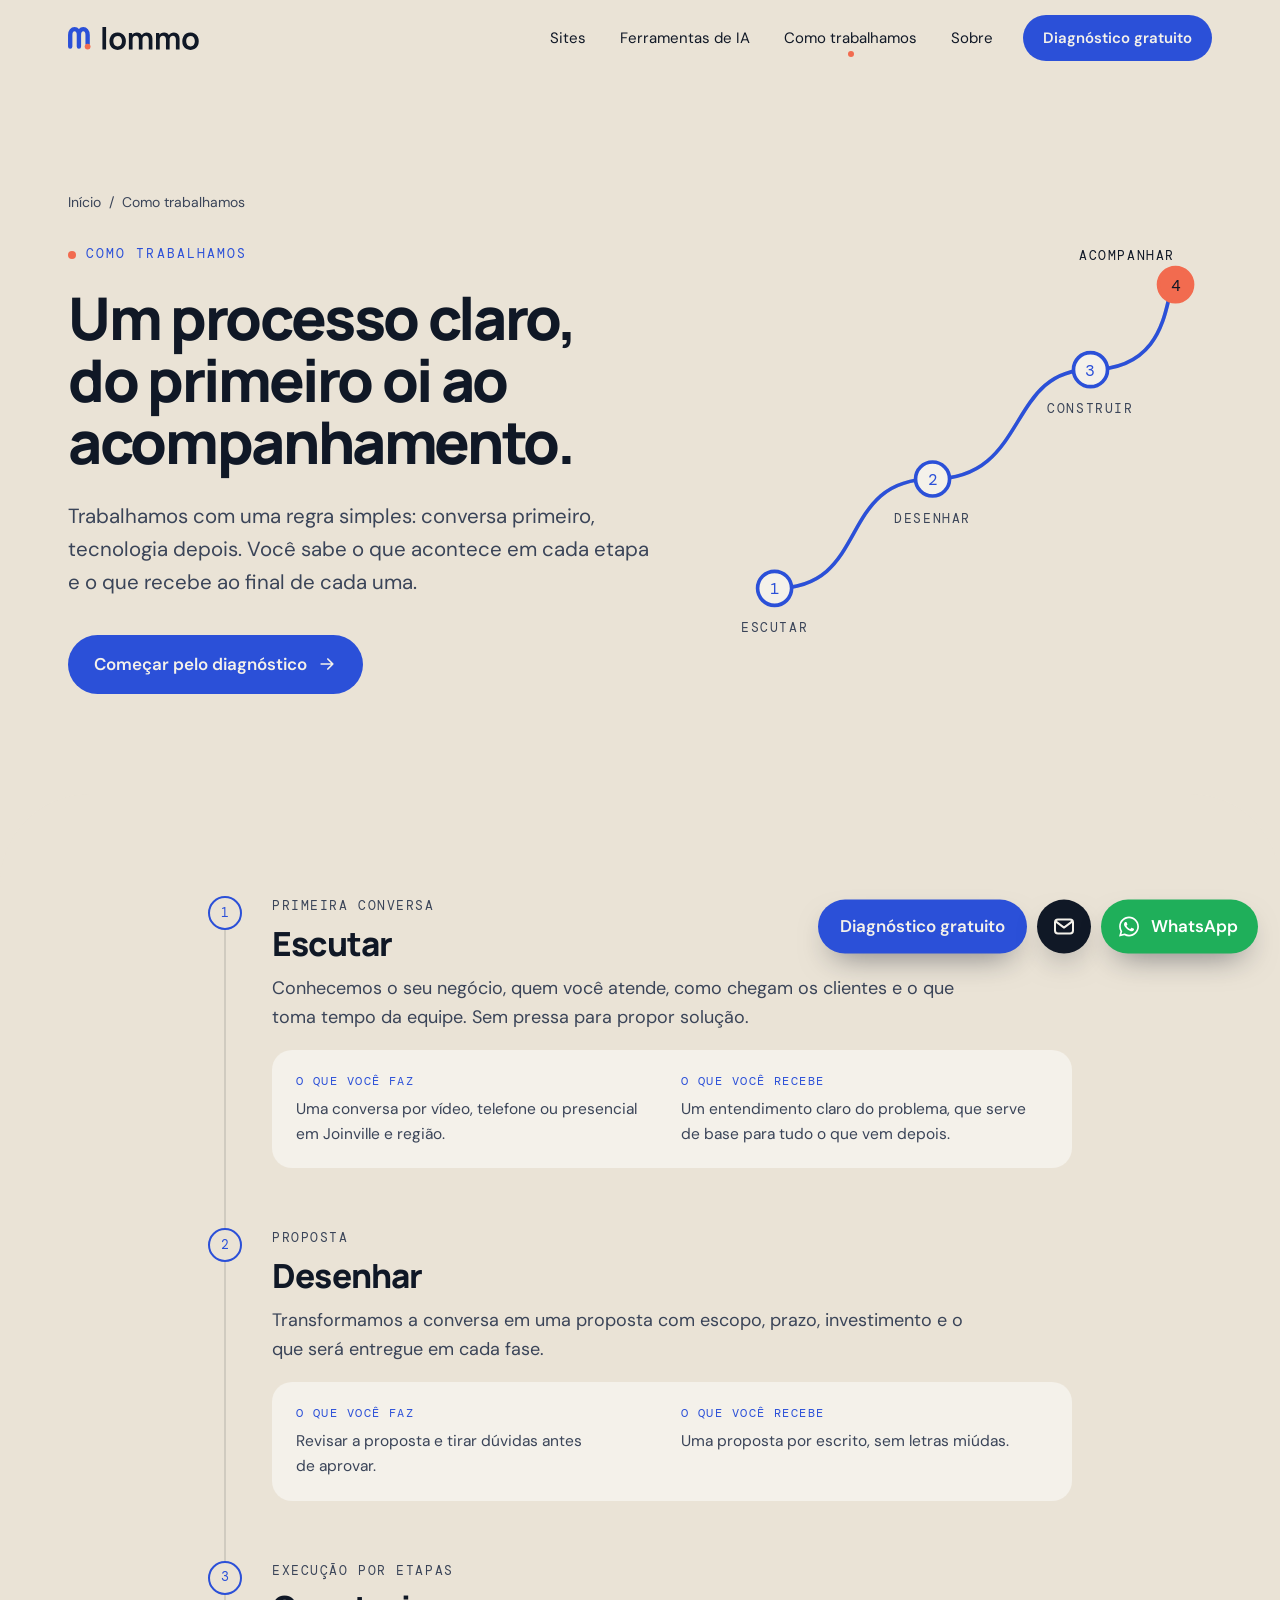
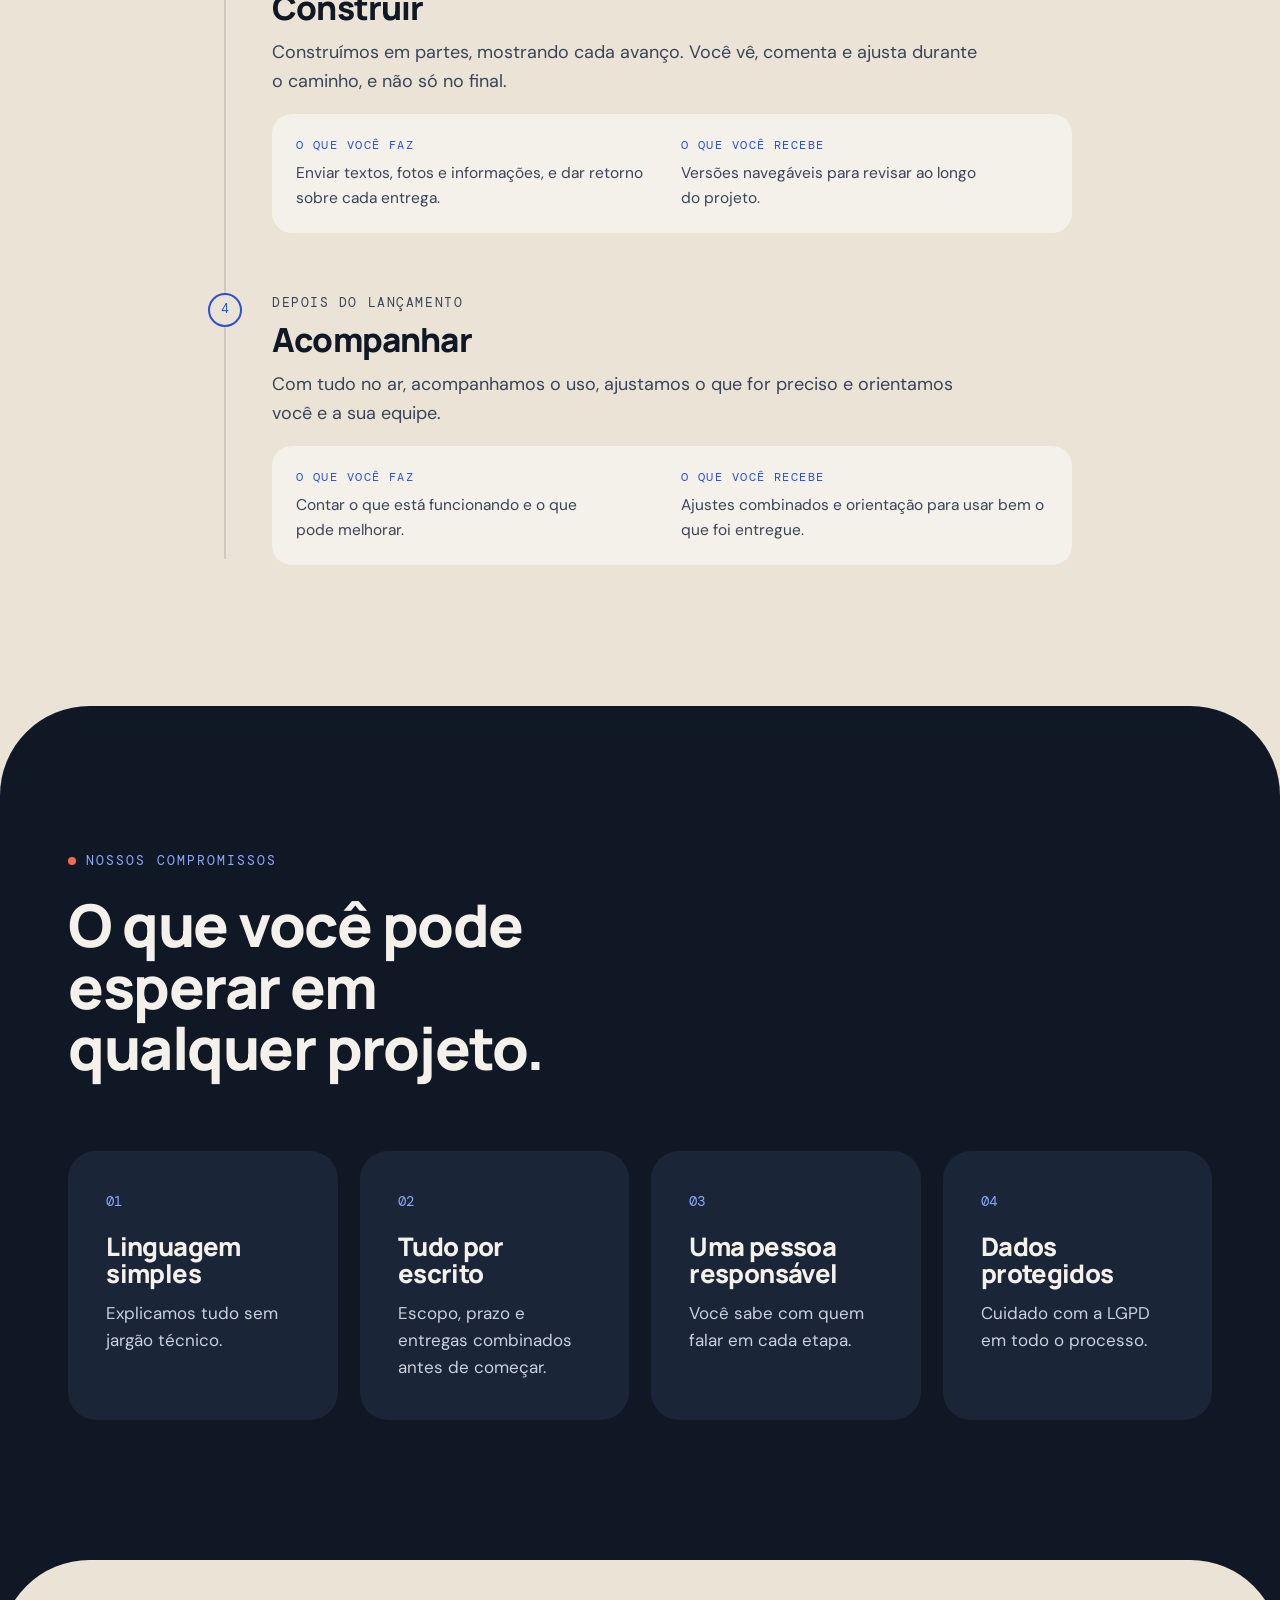
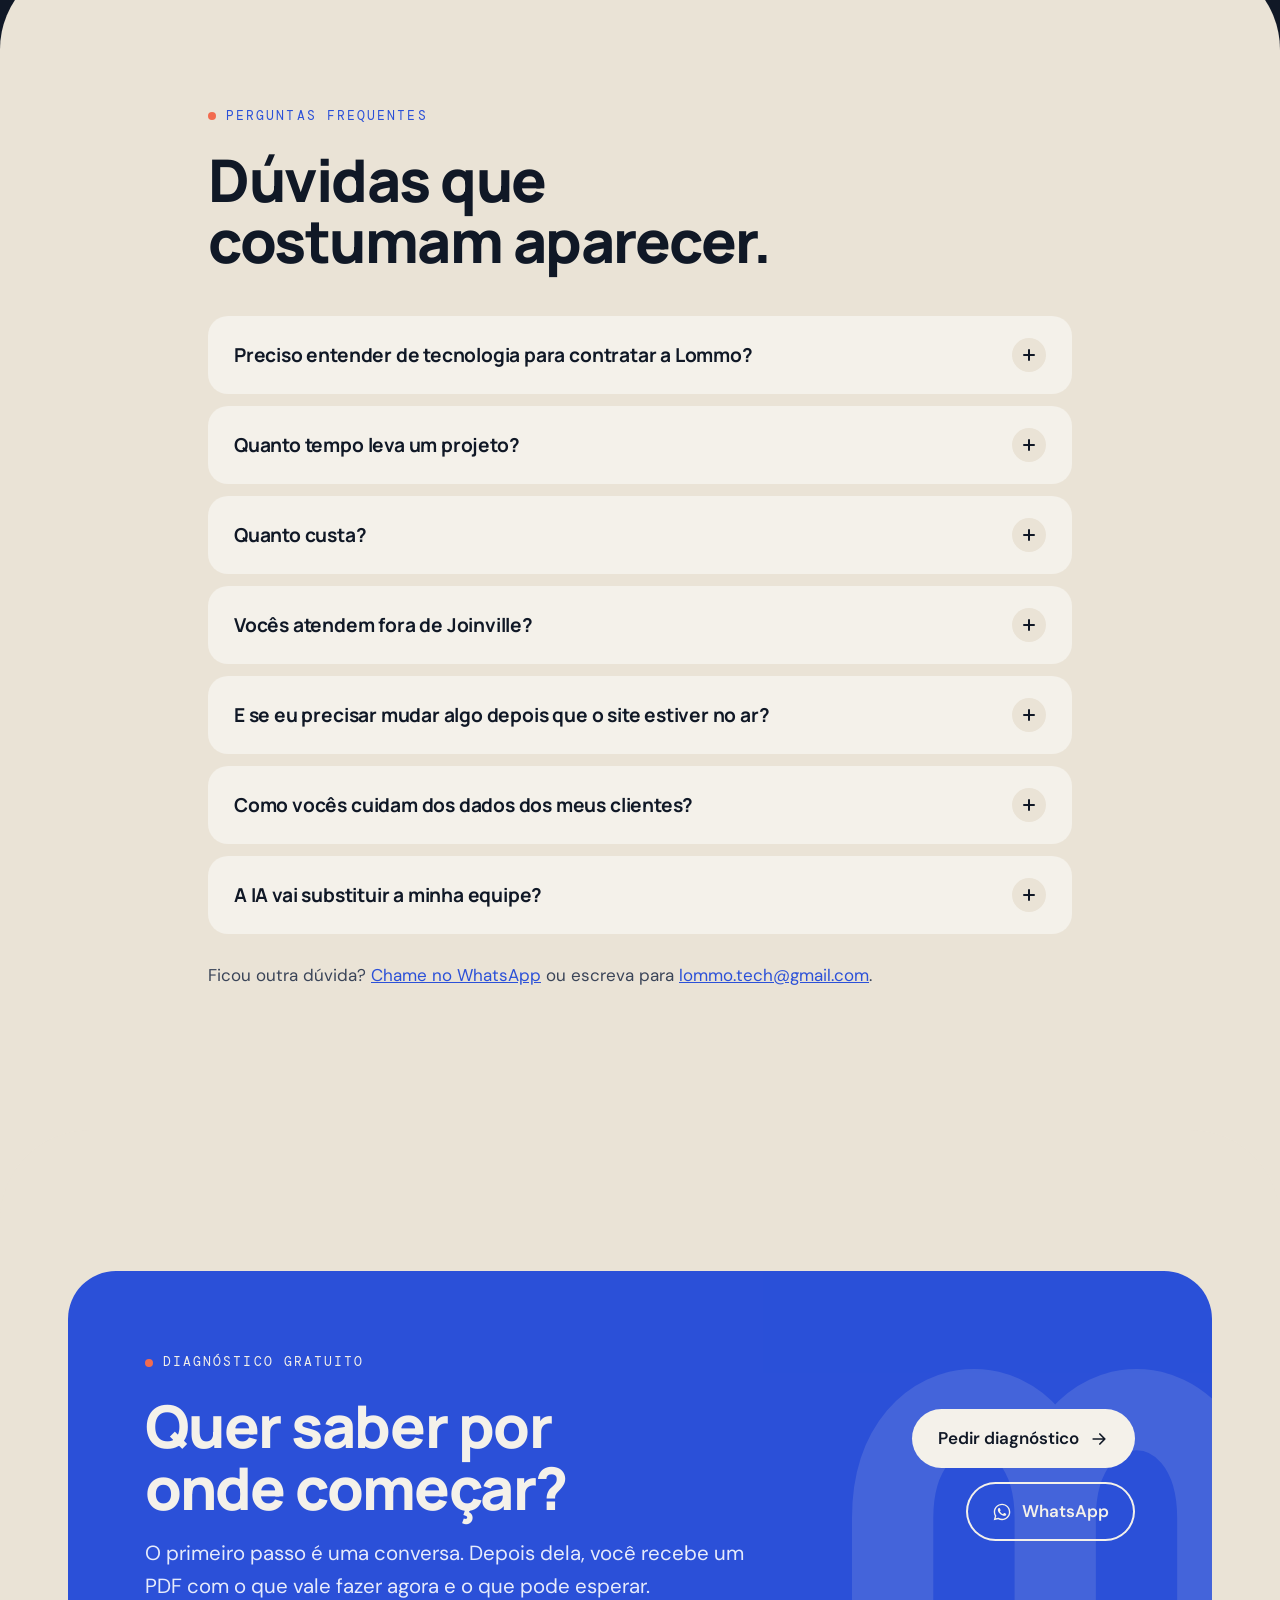
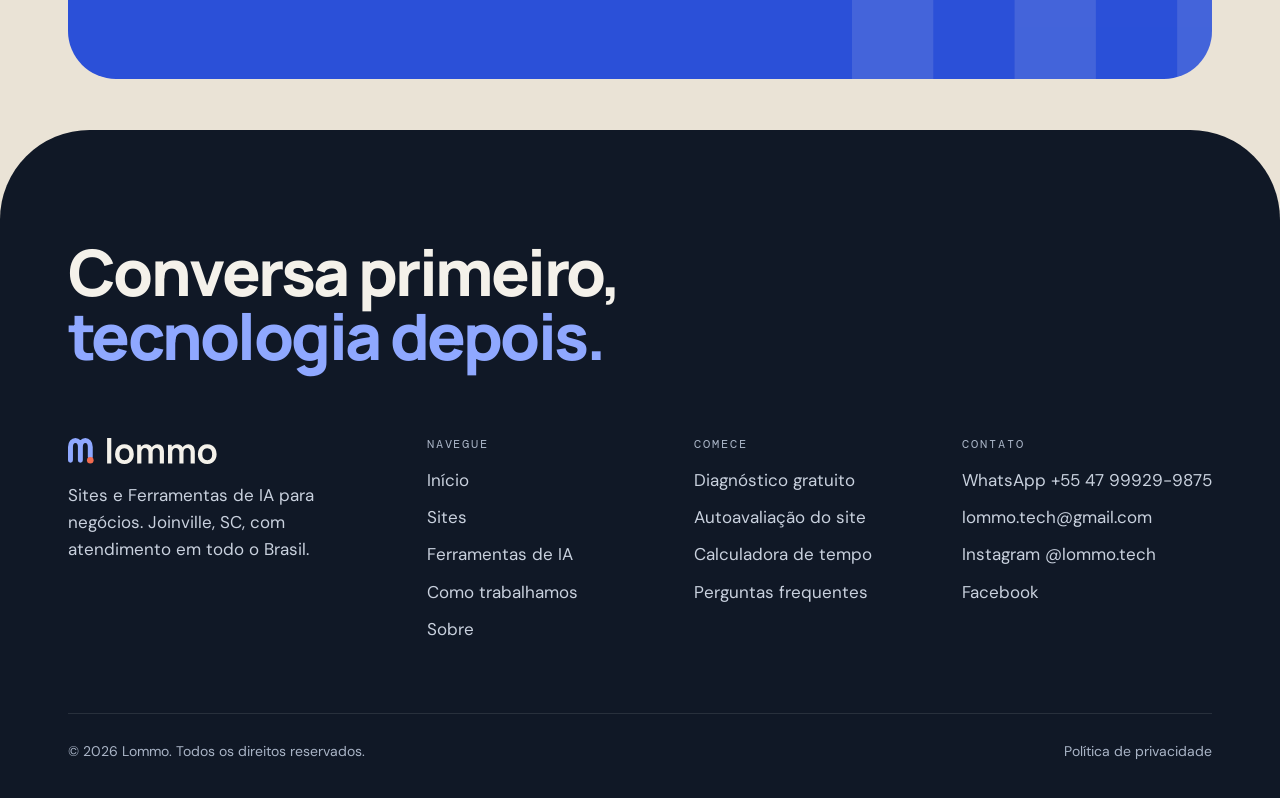
==== commit df9221c1: "Site Lommo 5.0" ====
--- a/como-trabalhamos/index.html
+++ b/como-trabalhamos/index.html
@@ -5,8 +5,8 @@
 <meta name="twitter:card" content="summary_large_image">
 <link rel="icon" href="/assets/favicon.svg" type="image/svg+xml">
 <link rel="preload" href="/assets/fonts/manrope.woff2" as="font" type="font/woff2" crossorigin><link rel="preload" href="/assets/fonts/dmsans.woff2" as="font" type="font/woff2" crossorigin>
-<link rel="stylesheet" href="/assets/site.css?v=5e7b872f">
-<script type="application/ld+json">{"@context": "https://schema.org", "@graph": [{"@type": "ProfessionalService", "@id": "https://lommo.com.br/#lommo", "name": "Lommo", "url": "https://lommo.com.br/", "description": "Sites e Ferramentas de IA para negócios.", "slogan": "Conversa primeiro, tecnologia depois.", "email": "lommo.tech@gmail.com", "telephone": "+55-47-99929-9875", "image": "https://lommo.com.br/assets/og.png", "logo": "https://lommo.com.br/assets/favicon.svg", "address": {"@type": "PostalAddress", "addressLocality": "Joinville", "addressRegion": "SC", "addressCountry": "BR"}, "areaServed": {"@type": "Country", "name": "Brasil"}, "founder": {"@type": "Person", "name": "Felipe Augusto Allage", "jobTitle": "Founder & COO"}, "sameAs": ["https://instagram.com/lommo.tech", "https://www.facebook.com/lommo.tech"]}, {"@type": "WebSite", "@id": "https://lommo.com.br/#site", "url": "https://lommo.com.br/", "name": "Lommo", "inLanguage": "pt-BR", "publisher": {"@id": "https://lommo.com.br/#lommo"}}]}</script><script type="application/ld+json">{"@context": "https://schema.org", "@type": "FAQPage", "mainEntity": [{"@type": "Question", "name": "Preciso entender de tecnologia para contratar a Lommo?", "acceptedAnswer": {"@type": "Answer", "text": "Não. Você explica como o seu negócio funciona e o que gostaria de melhorar. Nós traduzimos isso em um site ou em uma ferramenta, sempre em linguagem simples."}}, {"@type": "Question", "name": "Quanto tempo leva um projeto?", "acceptedAnswer": {"@type": "Answer", "text": "Depende do tamanho e do que será construído. O prazo é definido na etapa Desenhar, por escrito, antes de começar."}}, {"@type": "Question", "name": "Quanto custa?", "acceptedAnswer": {"@type": "Answer", "text": "Cada projeto é orçado a partir da conversa inicial, porque o escopo muda de um negócio para outro. O diagnóstico é gratuito e não obriga a contratar nada."}}, {"@type": "Question", "name": "Vocês atendem fora de Joinville?", "acceptedAnswer": {"@type": "Answer", "text": "Sim. Atendemos todo o Brasil à distância, por videochamada, WhatsApp e e-mail. Em Joinville e região, também podemos nos encontrar pessoalmente quando for necessário."}}, {"@type": "Question", "name": "E se eu precisar mudar algo depois que o site estiver no ar?", "acceptedAnswer": {"@type": "Answer", "text": "A etapa Acompanhar existe para isso. Combinamos desde o início como funcionam os ajustes depois do lançamento."}}, {"@type": "Question", "name": "Como vocês cuidam dos dados dos meus clientes?", "acceptedAnswer": {"@type": "Answer", "text": "Com atenção à LGPD desde o começo. Definimos juntos quais dados a ferramenta usa, onde ficam guardados e quem tem acesso."}}, {"@type": "Question", "name": "A IA vai substituir a minha equipe?", "acceptedAnswer": {"@type": "Answer", "text": "A proposta é tirar da rotina o trabalho repetitivo para que a equipe tenha mais tempo para o que exige atenção, julgamento e relacionamento."}}]}</script>
+<link rel="stylesheet" href="/assets/site.css?v=20788032">
+<script type="application/ld+json">{"@context": "https://schema.org", "@graph": [{"@type": "ProfessionalService", "@id": "https://lommo.com.br/#lommo", "name": "Lommo", "url": "https://lommo.com.br/", "description": "Sites e Ferramentas de IA para negócios.", "slogan": "Conversa primeiro, tecnologia depois.", "email": "lommo.tech@gmail.com", "telephone": "+55-47-99929-9875", "image": "https://lommo.com.br/assets/og.png", "logo": "https://lommo.com.br/assets/favicon.svg", "address": {"@type": "PostalAddress", "addressLocality": "Joinville", "addressRegion": "SC", "addressCountry": "BR"}, "areaServed": {"@type": "Country", "name": "Brasil"}, "founder": {"@type": "Person", "name": "Felipe Augusto Allage", "jobTitle": "Fundador e COO"}, "sameAs": ["https://instagram.com/lommo.tech", "https://www.facebook.com/lommo.tech"]}, {"@type": "WebSite", "@id": "https://lommo.com.br/#site", "url": "https://lommo.com.br/", "name": "Lommo", "inLanguage": "pt-BR", "publisher": {"@id": "https://lommo.com.br/#lommo"}}]}</script><script type="application/ld+json">{"@context": "https://schema.org", "@type": "FAQPage", "mainEntity": [{"@type": "Question", "name": "Preciso entender de tecnologia para contratar a Lommo?", "acceptedAnswer": {"@type": "Answer", "text": "Não. Você explica como o seu negócio funciona e o que gostaria de melhorar. Nós traduzimos isso em um site ou em uma ferramenta, sempre em linguagem simples."}}, {"@type": "Question", "name": "Quanto tempo leva um projeto?", "acceptedAnswer": {"@type": "Answer", "text": "Depende do tamanho e do que será construído. O prazo é definido na etapa Desenhar, por escrito, antes de começar."}}, {"@type": "Question", "name": "Quanto custa?", "acceptedAnswer": {"@type": "Answer", "text": "Cada projeto é orçado a partir da conversa inicial, porque o escopo muda de um negócio para outro. O diagnóstico é gratuito e não obriga a contratar nada."}}, {"@type": "Question", "name": "Vocês atendem fora de Joinville?", "acceptedAnswer": {"@type": "Answer", "text": "Sim. Atendemos todo o Brasil à distância, por videochamada, WhatsApp e e-mail. Em Joinville e região, também podemos nos encontrar pessoalmente quando for necessário."}}, {"@type": "Question", "name": "E se eu precisar mudar algo depois que o site estiver no ar?", "acceptedAnswer": {"@type": "Answer", "text": "A etapa Acompanhar existe para isso. Combinamos desde o início como funcionam os ajustes depois do lançamento."}}, {"@type": "Question", "name": "Como vocês cuidam dos dados dos meus clientes?", "acceptedAnswer": {"@type": "Answer", "text": "Com atenção à LGPD desde o começo. Definimos juntos quais dados a ferramenta usa, onde ficam guardados e quem tem acesso."}}, {"@type": "Question", "name": "A IA vai substituir a minha equipe?", "acceptedAnswer": {"@type": "Answer", "text": "A proposta é tirar da rotina o trabalho repetitivo para que a equipe tenha mais tempo para o que exige atenção, julgamento e relacionamento."}}]}</script>
 </head><body class=""><a class="skip" href="#conteudo">Pular para o conteúdo</a>
 <header class="hd"><div class="wrap"><a class="logo" href="/" aria-label="Lommo, página inicial"><svg class="lg " viewBox="16.275 16.275 272.69 46.5" role="img" aria-label="Lommo"><g transform="translate(6.775 6.775)"><path class="p" d="M14 50 V26 C14 10 32 10 32 26 V50 M32 26 C32 10 50 10 50 26 V44"/><circle class="c" cx="50" cy="50" r="6"/></g><path class="w" transform="translate(82.305 62.775)" d="M5.061224489795918 0.0V-46.5H12.674028669084821V0.0ZM36.51459238480548 0.9489795918367346Q31.374288193060426 0.9489795918367346 27.552017647879463 -1.3602040816326528Q23.7297471026985 -3.6693877551020404 21.623547020737007 -7.736820049675143Q19.51734693877551 -11.804252344248246 19.51734693877551 -17.092178157884245Q19.51734693877551 -22.443369277642695 21.668359624123084 -26.505528819804287Q23.819372309470662 -30.567688361965878 27.64427923085738 -32.83996662996253Q31.4691861522441 -35.11224489795918 36.51459238480548 -35.11224489795918Q41.660169328962056 -35.11224489795918 45.49561982446787 -32.80569760069555Q49.33107031997369 -30.499150303431918 51.44781397605429 -26.436990761270327Q53.564557632134886 -22.374831219108735 53.564557632134886 -17.092178157884245Q53.564557632134886 -11.762074186363998 51.43199764952368 -7.697278267996651Q49.29943766691247 -3.6324823496293046 45.46135079520089 -1.341751378896285Q41.62326392348932 0.9489795918367346 36.51459238480548 0.9489795918367346ZM36.51459238480548 -6.189346375757334Q41.043380861866225 -6.189346375757334 43.27086969492386 -9.236655535016741Q45.4983585279815 -12.283964694276147 45.4983585279815 -17.092178157884245Q45.4983585279815 -22.053282134386958 43.241873418068394 -25.013600532376035Q40.985388308155294 -27.973918930365112 36.51459238480548 -27.973918930365112Q33.44619414660396 -27.973918930365112 31.471768468740038 -26.59261225486288Q29.497342790876115 -25.211305579360648 28.540444416902503 -22.76502262037627Q27.583546042928887 -20.3187396613919 27.583546042928887 -17.092178157884245Q27.583546042928887 -12.109987033143334 29.850576657665016 -9.149666704450334Q32.117607272401145 -6.189346375757334 36.51459238480548 -6.189346375757334ZM100.7816210688377 0.0 100.79216657366071 -20.74054440868144Q100.79216657366071 -24.27287535375478 99.0444441503408 -26.249927754304842Q97.29672172702088 -28.226980154854907 94.33905128946108 -28.226980154854907Q92.49908079809072 -28.226980154854907 91.04659968784877 -27.37553296770368Q89.59411857760682 -26.524085780552454 88.7400234300263 -24.908170583296794Q87.88592828244579 -23.292255386041134 87.88592828244579 -21.02521125637755L84.49071592992665 -23.028563705755737Q84.4643521678691 -26.581970214843746 86.09342993911432 -29.286563982282363Q87.72250771035954 -31.99115774972098 90.4982701204261 -33.49898152254065Q93.27403253049266 -35.00680529536033 96.69035906110491 -35.00680529536033Q102.37367180026307 -35.00680529536033 105.38932127660634 -31.614211942711655Q108.40497075294961 -28.221618590062977 108.40497075294961 -22.670093769929846L108.3944252481266 0.0ZM59.70136183135364 0.0V-34.16326530612245H66.43901267538266V-23.566415342992663H67.36688581194196V0.0ZM80.27312410315689 0.0 80.2836696079799 -20.666725874920278Q80.2836696079799 -24.22542058205118 78.54385631327726 -26.226200368453043Q76.80404301857462 -28.226980154854907 73.80946331413425 -28.226980154854907Q70.90450495505819 -28.226980154854907 69.13569538350006 -26.23146925945671Q67.36688581194196 -24.23595836405851 67.36688581194196 -21.02521125637755L63.97167345942283 -23.302731385522957Q63.97167345942283 -26.64524710518973 65.61656755719866 -29.289208081303805Q67.26146165497448 -31.933169057417885 70.0556748370735 -33.46998717638911Q72.84988801917251 -35.00680529536033 76.34002149932238 -35.00680529536033Q80.16754935128348 -35.00680529536033 82.73770144715601 -33.38036969243264Q85.30785354302853 -31.75393408950494 86.59689091273717 -28.95445008569834Q87.88592828244579 -26.15496608189174 87.88592828244579 -22.638457255460775L87.87538277762276 0.0ZM156.89794759944994 0.0 156.90849310427296 -20.74054440868144Q156.90849310427296 -24.27287535375478 155.16077068095305 -26.249927754304842Q153.41304825763314 -28.226980154854907 150.45537782007335 -28.226980154854907Q148.61540732870296 -28.226980154854907 147.162926218461 -27.37553296770368Q145.71044510821906 -26.524085780552454 144.85634996063857 -24.908170583296794Q144.00225481305804 -23.292255386041134 144.00225481305804 -21.02521125637755L140.6070424605389 -23.028563705755737Q140.58067869848134 -26.581970214843746 142.20975646972656 -29.286563982282363Q143.83883424097178 -31.99115774972098 146.61459665103834 -33.49898152254065Q149.3903590611049 -35.00680529536033 152.80668559171716 -35.00680529536033Q158.48999833087532 -35.00680529536033 161.5056478072186 -31.614211942711655Q164.52129728356186 -28.221618590062977 164.52129728356186 -22.670093769929846L164.51075177873884 0.0ZM115.81768836196588 0.0V-34.16326530612245H122.5553392059949V-23.566415342992663H123.48321234255421V0.0ZM136.38945063376914 0.0 136.39999613859214 -20.666725874920278Q136.39999613859214 -24.22542058205118 134.66018284388952 -26.226200368453043Q132.92036954918686 -28.226980154854907 129.9257898447465 -28.226980154854907Q127.02083148567044 -28.226980154854907 125.25202191411233 -26.23146925945671Q123.48321234255421 -24.23595836405851 123.48321234255421 -21.02521125637755L120.08799999003507 -23.302731385522957Q120.08799999003507 -26.64524710518973 121.7328940878109 -29.289208081303805Q123.37778818558674 -31.933169057417885 126.17200136768574 -33.46998717638911Q128.96621454978475 -35.00680529536033 132.45634802993465 -35.00680529536033Q136.28387588189574 -35.00680529536033 138.85402797776828 -33.38036969243264Q141.4241800736408 -31.75393408950494 142.71321744334944 -28.95445008569834Q144.00225481305804 -26.15496608189174 144.00225481305804 -22.638457255460775L143.99170930823502 0.0ZM187.08602095623405 0.9489795918367346Q181.945716764489 0.9489795918367346 178.12344621930805 -1.3602040816326528Q174.30117567412708 -3.6693877551020404 172.19497559216558 -7.736820049675143Q170.08877551020407 -11.804252344248246 170.08877551020407 -17.092178157884245Q170.08877551020407 -22.443369277642695 172.23978819555165 -26.505528819804287Q174.39080088089923 -30.567688361965878 178.21570780228595 -32.83996662996253Q182.04061472367266 -35.11224489795918 187.08602095623405 -35.11224489795918Q192.23159790039062 -35.11224489795918 196.06704839589645 -32.80569760069555Q199.90249889140227 -30.499150303431918 202.01924254748286 -26.436990761270327Q204.13598620356345 -22.374831219108735 204.13598620356345 -17.092178157884245Q204.13598620356345 -11.762074186363998 202.00342622095224 -7.697278267996651Q199.87086623834102 -3.6324823496293046 196.03277936662946 -1.341751378896285Q192.1946924949179 0.9489795918367346 187.08602095623405 0.9489795918367346ZM187.08602095623405 -6.189346375757334Q191.6148094332948 -6.189346375757334 193.84229826635243 -9.236655535016741Q196.06978709941006 -12.283964694276147 196.06978709941006 -17.092178157884245Q196.06978709941006 -22.053282134386958 193.81330198949695 -25.013600532376035Q191.55681687958386 -27.973918930365112 187.08602095623405 -27.973918930365112Q184.01762271803253 -27.973918930365112 182.0431970401686 -26.59261225486288Q180.0687713623047 -25.211305579360648 179.11187298833107 -22.76502262037627Q178.15497461435746 -20.3187396613919 178.15497461435746 -17.092178157884245Q178.15497461435746 -12.109987033143334 180.4220052290936 -9.149666704450334Q182.6890358438297 -6.189346375757334 187.08602095623405 -6.189346375757334Z"/></svg></a>
 <nav class="nav" aria-label="Principal"><a class="l" href="/sites/">Sites</a><a class="l" href="/ferramentas-de-ia/">Ferramentas de IA</a><a class="l" href="/como-trabalhamos/" aria-current=page>Como trabalhamos</a><a class="l" href="/sobre/">Sobre</a><a class="btn sm" href="/diagnostico/">Diagnóstico gratuito</a></nav>
@@ -44,7 +44,7 @@
 </div></section>
 <section class="sec arch"><div class="wrap"><div class="cta-band rv">
 <svg class="bgsym" viewBox="9.5 9.5 46.5 46.5" aria-hidden="true"><path d="M14 50 V26 C14 10 32 10 32 26 V50 M32 26 C32 10 50 10 50 26 V44" fill="none" stroke-width="9" stroke-linecap="round"/></svg>
-<div><p class="k">Diagnóstico gratuito</p><h2>Quer saber por onde começar?</h2><p class="lead">Peça o diagnóstico gratuito. Analisamos a operação e a presença digital do seu negócio e entregamos um PDF com as melhorias em ordem de prioridade.</p></div>
+<div><p class="k">Diagnóstico gratuito</p><h2>Quer saber por onde começar?</h2><p class="lead">O primeiro passo é uma conversa. Depois dela, você recebe um PDF com o que vale fazer agora e o que pode esperar.</p></div>
 <div class="btns"><a class="btn light" href="/diagnostico/">Pedir diagnóstico <svg class="ico ar" viewBox="0 0 24 24" fill="none" stroke="currentColor" stroke-width="2" stroke-linecap="round" stroke-linejoin="round" aria-hidden="true"><path d="M5 12h14M13 6l6 6-6 6"/></svg></a><a class="btn ghost" href="https://wa.me/5547999299875?text=Ol%C3%A1%21%20Vim%20pelo%20site%20da%20Lommo."><svg class="ico" viewBox="0 0 24 24" fill="currentColor" aria-hidden="true"><path d="M12.04 2C6.58 2 2.13 6.45 2.13 11.91c0 1.75.46 3.45 1.32 4.95L2.05 22l5.25-1.38c1.45.79 3.08 1.21 4.74 1.21 5.46 0 9.91-4.45 9.91-9.91C21.95 6.45 17.5 2 12.04 2Zm0 18.15c-1.48 0-2.93-.4-4.2-1.15l-.3-.18-3.12.82.83-3.04-.2-.31a8.23 8.23 0 0 1-1.26-4.38c0-4.54 3.7-8.24 8.25-8.24 4.54 0 8.24 3.7 8.24 8.24 0 4.55-3.7 8.24-8.24 8.24Zm4.52-6.16c-.25-.12-1.47-.72-1.69-.81-.23-.08-.39-.12-.56.12-.16.25-.64.81-.79.97-.14.17-.29.19-.54.06-.25-.12-1.05-.38-1.99-1.22-.74-.66-1.23-1.47-1.38-1.72-.14-.25-.02-.38.11-.51.11-.11.25-.29.37-.43.13-.15.17-.25.25-.42.08-.16.04-.31-.02-.43-.06-.12-.56-1.34-.76-1.84-.2-.48-.41-.42-.56-.43h-.48c-.17 0-.43.06-.66.31-.22.25-.86.85-.86 2.07 0 1.22.89 2.4 1.01 2.56.12.17 1.75 2.67 4.23 3.74.59.26 1.05.41 1.41.52.59.19 1.13.16 1.56.1.48-.07 1.47-.6 1.67-1.18.21-.58.21-1.07.14-1.18-.06-.1-.22-.16-.47-.28Z"/></svg> WhatsApp</a></div>
 </div></div></section></main><footer class="ft arch"><div class="wrap">
 <p class="big">Conversa primeiro, <em>tecnologia depois.</em></p>
@@ -56,4 +56,4 @@
 </div>
 <div class="bot"><span>© <span data-ano>2026</span> Lommo. Todos os direitos reservados.</span><span><a href="/privacidade/">Política de privacidade</a></span></div>
 </div></footer><div class="fab" aria-label="Contato rápido"><a class="dg" href="/diagnostico/">Diagnóstico gratuito</a><a class="em" href="mailto:lommo.tech@gmail.com" aria-label="Enviar e-mail para a Lommo"><svg class="ico" viewBox="0 0 24 24" fill="none" stroke="currentColor" stroke-width="2" stroke-linecap="round" stroke-linejoin="round" aria-hidden="true"><rect x="3" y="5" width="18" height="14" rx="3"/><path d="m4 7 8 6 8-6"/></svg></a><a class="wa" href="https://wa.me/5547999299875?text=Ol%C3%A1%21%20Vim%20pelo%20site%20da%20Lommo." aria-label="Conversar no WhatsApp"><svg class="ico" viewBox="0 0 24 24" fill="currentColor" aria-hidden="true"><path d="M12.04 2C6.58 2 2.13 6.45 2.13 11.91c0 1.75.46 3.45 1.32 4.95L2.05 22l5.25-1.38c1.45.79 3.08 1.21 4.74 1.21 5.46 0 9.91-4.45 9.91-9.91C21.95 6.45 17.5 2 12.04 2Zm0 18.15c-1.48 0-2.93-.4-4.2-1.15l-.3-.18-3.12.82.83-3.04-.2-.31a8.23 8.23 0 0 1-1.26-4.38c0-4.54 3.7-8.24 8.25-8.24 4.54 0 8.24 3.7 8.24 8.24 0 4.55-3.7 8.24-8.24 8.24Zm4.52-6.16c-.25-.12-1.47-.72-1.69-.81-.23-.08-.39-.12-.56.12-.16.25-.64.81-.79.97-.14.17-.29.19-.54.06-.25-.12-1.05-.38-1.99-1.22-.74-.66-1.23-1.47-1.38-1.72-.14-.25-.02-.38.11-.51.11-.11.25-.29.37-.43.13-.15.17-.25.25-.42.08-.16.04-.31-.02-.43-.06-.12-.56-1.34-.76-1.84-.2-.48-.41-.42-.56-.43h-.48c-.17 0-.43.06-.66.31-.22.25-.86.85-.86 2.07 0 1.22.89 2.4 1.01 2.56.12.17 1.75 2.67 4.23 3.74.59.26 1.05.41 1.41.52.59.19 1.13.16 1.56.1.48-.07 1.47-.6 1.67-1.18.21-.58.21-1.07.14-1.18-.06-.1-.22-.16-.47-.28Z"/></svg><span>WhatsApp</span></a></div>
-<nav class="mbar" aria-label="Contato rápido"><a class="wa" href="https://wa.me/5547999299875?text=Ol%C3%A1%21%20Vim%20pelo%20site%20da%20Lommo."><svg class="ico" viewBox="0 0 24 24" fill="currentColor" aria-hidden="true"><path d="M12.04 2C6.58 2 2.13 6.45 2.13 11.91c0 1.75.46 3.45 1.32 4.95L2.05 22l5.25-1.38c1.45.79 3.08 1.21 4.74 1.21 5.46 0 9.91-4.45 9.91-9.91C21.95 6.45 17.5 2 12.04 2Zm0 18.15c-1.48 0-2.93-.4-4.2-1.15l-.3-.18-3.12.82.83-3.04-.2-.31a8.23 8.23 0 0 1-1.26-4.38c0-4.54 3.7-8.24 8.25-8.24 4.54 0 8.24 3.7 8.24 8.24 0 4.55-3.7 8.24-8.24 8.24Zm4.52-6.16c-.25-.12-1.47-.72-1.69-.81-.23-.08-.39-.12-.56.12-.16.25-.64.81-.79.97-.14.17-.29.19-.54.06-.25-.12-1.05-.38-1.99-1.22-.74-.66-1.23-1.47-1.38-1.72-.14-.25-.02-.38.11-.51.11-.11.25-.29.37-.43.13-.15.17-.25.25-.42.08-.16.04-.31-.02-.43-.06-.12-.56-1.34-.76-1.84-.2-.48-.41-.42-.56-.43h-.48c-.17 0-.43.06-.66.31-.22.25-.86.85-.86 2.07 0 1.22.89 2.4 1.01 2.56.12.17 1.75 2.67 4.23 3.74.59.26 1.05.41 1.41.52.59.19 1.13.16 1.56.1.48-.07 1.47-.6 1.67-1.18.21-.58.21-1.07.14-1.18-.06-.1-.22-.16-.47-.28Z"/></svg>WhatsApp</a><a href="mailto:lommo.tech@gmail.com"><svg class="ico" viewBox="0 0 24 24" fill="none" stroke="currentColor" stroke-width="2" stroke-linecap="round" stroke-linejoin="round" aria-hidden="true"><rect x="3" y="5" width="18" height="14" rx="3"/><path d="m4 7 8 6 8-6"/></svg>E-mail</a><a class="dg" href="/diagnostico/">Diagnóstico <svg class="ico ar" viewBox="0 0 24 24" fill="none" stroke="currentColor" stroke-width="2" stroke-linecap="round" stroke-linejoin="round" aria-hidden="true"><path d="M5 12h14M13 6l6 6-6 6"/></svg></a></nav><script src="/assets/site.js?v=80fa5921" defer></script></body></html>+<nav class="mbar" aria-label="Contato rápido"><a class="wa" href="https://wa.me/5547999299875?text=Ol%C3%A1%21%20Vim%20pelo%20site%20da%20Lommo."><svg class="ico" viewBox="0 0 24 24" fill="currentColor" aria-hidden="true"><path d="M12.04 2C6.58 2 2.13 6.45 2.13 11.91c0 1.75.46 3.45 1.32 4.95L2.05 22l5.25-1.38c1.45.79 3.08 1.21 4.74 1.21 5.46 0 9.91-4.45 9.91-9.91C21.95 6.45 17.5 2 12.04 2Zm0 18.15c-1.48 0-2.93-.4-4.2-1.15l-.3-.18-3.12.82.83-3.04-.2-.31a8.23 8.23 0 0 1-1.26-4.38c0-4.54 3.7-8.24 8.25-8.24 4.54 0 8.24 3.7 8.24 8.24 0 4.55-3.7 8.24-8.24 8.24Zm4.52-6.16c-.25-.12-1.47-.72-1.69-.81-.23-.08-.39-.12-.56.12-.16.25-.64.81-.79.97-.14.17-.29.19-.54.06-.25-.12-1.05-.38-1.99-1.22-.74-.66-1.23-1.47-1.38-1.72-.14-.25-.02-.38.11-.51.11-.11.25-.29.37-.43.13-.15.17-.25.25-.42.08-.16.04-.31-.02-.43-.06-.12-.56-1.34-.76-1.84-.2-.48-.41-.42-.56-.43h-.48c-.17 0-.43.06-.66.31-.22.25-.86.85-.86 2.07 0 1.22.89 2.4 1.01 2.56.12.17 1.75 2.67 4.23 3.74.59.26 1.05.41 1.41.52.59.19 1.13.16 1.56.1.48-.07 1.47-.6 1.67-1.18.21-.58.21-1.07.14-1.18-.06-.1-.22-.16-.47-.28Z"/></svg>WhatsApp</a><a href="mailto:lommo.tech@gmail.com"><svg class="ico" viewBox="0 0 24 24" fill="none" stroke="currentColor" stroke-width="2" stroke-linecap="round" stroke-linejoin="round" aria-hidden="true"><rect x="3" y="5" width="18" height="14" rx="3"/><path d="m4 7 8 6 8-6"/></svg>E-mail</a><a class="dg" href="/diagnostico/">Diagnóstico <svg class="ico ar" viewBox="0 0 24 24" fill="none" stroke="currentColor" stroke-width="2" stroke-linecap="round" stroke-linejoin="round" aria-hidden="true"><path d="M5 12h14M13 6l6 6-6 6"/></svg></a></nav><script src="/assets/site.js?v=6dde00c4" defer></script></body></html>
--- a/assets/site.css
+++ b/assets/site.css
@@ -89,7 +89,7 @@
 .dark{background:var(--noite);color:var(--papel)}
 .cobalto{background:var(--cob);color:var(--papel)}
 .claro{background:var(--areiac)}
-.claro .card,.claro .qs,.claro .calc .in,.claro .form,.claro .promise,.claro .faq details{background:#fff}
+.claro .card,.claro .qs,.claro .calc .ci,.claro .form,.claro .promise,.claro .faq details{background:#fff}
 .hgrid{display:grid;grid-template-columns:1fr 1fr;gap:clamp(30px,6vw,90px);align-items:end;margin-bottom:clamp(40px,6vw,72px)}
 
 /* herói da página inicial */
@@ -265,7 +265,7 @@
 
 /* calculadora */
 .calc{display:grid;grid-template-columns:1.1fr .9fr;gap:22px}
-.calc .in{background:var(--papel);border-radius:var(--raio);padding:clamp(24px,3vw,40px)}
+.calc .ci{background:var(--papel);border-radius:var(--raio);padding:clamp(24px,3vw,40px)}
 .calc .res{background:var(--cob);color:var(--papel);border-radius:var(--raio);padding:clamp(24px,3vw,40px);display:flex;flex-direction:column;position:relative;overflow:hidden}
 .calc fieldset{border:0;margin-bottom:28px}
 .calc legend,.calc label.t{font-weight:700;font-family:'Manrope';font-size:18px;margin-bottom:12px;display:block;letter-spacing:-.01em}
@@ -377,6 +377,8 @@
 .fld textarea{min-height:110px;resize:vertical}
 .fld input:focus,.fld textarea:focus{border-color:var(--cob);background:#fff}
 .fld input::placeholder,.fld textarea::placeholder{color:#8B93A3}
+.fld .hint{color:var(--graf);font-size:13px;margin-top:6px}
+.fld.bad .hint{display:none}
 .fld .err{display:none;color:#B4321A;font-size:13.5px;margin-top:6px}
 .fld.bad input,.fld.bad textarea{border-color:#C8452B;background:#FFF5F2}
 .fld.bad .err{display:block}
@@ -610,7 +612,7 @@
 .sec.arch:last-child{padding-bottom:clamp(80px,11vw,150px)}
 
 /* grão */
-.grain::after{content:"";position:absolute;inset:0;pointer-events:none;z-index:1;opacity:.09;mix-blend-mode:overlay;background-image:url("data:image/svg+xml,%3Csvg xmlns='http://www.w3.org/2000/svg' width='160' height='160'%3E%3Cfilter id='n'%3E%3CfeTurbulence type='fractalNoise' baseFrequency='.85' numOctaves='3' stitchTiles='stitch'/%3E%3C/filter%3E%3Crect width='100%25' height='100%25' filter='url(%23n)'/%3E%3C/svg%3E")}
+.grain::after{content:"";position:absolute;inset:0;pointer-events:none;z-index:1;opacity:.05;background-image:url("data:image/svg+xml,%3Csvg xmlns='http://www.w3.org/2000/svg' width='160' height='160'%3E%3Cfilter id='n'%3E%3CfeTurbulence type='fractalNoise' baseFrequency='.85' numOctaves='3' stitchTiles='stitch'/%3E%3C/filter%3E%3Crect width='100%25' height='100%25' filter='url(%23n)'/%3E%3C/svg%3E")}
 
 /* herói escuro com partículas */
 .hero.night{background:var(--noite);color:var(--papel);isolation:isolate;padding-bottom:calc(70px + var(--ar))}
@@ -622,15 +624,15 @@
 .hero.night .k{color:var(--cobl)}
 .hero.night .btn.ghost:hover{background:rgba(255,255,255,.08)}
 .hero.night .scrollcue{border-color:var(--nevoa)}.hero.night .scrollcue::after{background:var(--nevoa)}
-.glow{position:absolute;border-radius:50%;filter:blur(80px);pointer-events:none;z-index:0;opacity:.55}
-.glow.g-a{width:46vw;height:46vw;right:-10vw;top:-12vw;background:radial-gradient(circle,#2B50D8,transparent 65%);animation:drift 18s ease-in-out infinite alternate}
-.glow.g-b{width:30vw;height:30vw;right:18vw;bottom:-14vw;background:radial-gradient(circle,#F26B4F,transparent 65%);opacity:.35;animation:drift 22s ease-in-out infinite alternate-reverse}
-.glow.g-c{width:28vw;height:28vw;left:-10vw;top:30%;background:radial-gradient(circle,#8FA8FF,transparent 65%);opacity:.18;animation:drift 26s ease-in-out infinite alternate}
+.glow{position:absolute;border-radius:50%;pointer-events:none;z-index:0;opacity:.55}
+.glow.g-a{width:46vw;height:46vw;right:-10vw;top:-12vw;background:radial-gradient(circle,rgba(43,80,216,.9),rgba(43,80,216,0) 68%)}
+.glow.g-b{width:30vw;height:30vw;right:18vw;bottom:-14vw;background:radial-gradient(circle,rgba(242,107,79,.8),rgba(242,107,79,0) 68%);opacity:.3}
+.glow.g-c{width:28vw;height:28vw;left:-10vw;top:30%;background:radial-gradient(circle,rgba(143,168,255,.8),rgba(143,168,255,0) 68%);opacity:.16}
 @keyframes drift{to{transform:translate(-6vw,5vw) scale(1.12)}}
 .pstage{position:relative;aspect-ratio:1;width:100%;max-width:600px;justify-self:end;touch-action:pan-y}
 .pstage canvas{position:absolute;inset:-8%;width:116%;height:116%;cursor:crosshair}
 .pstage .hint{position:absolute;left:50%;bottom:-6px;transform:translateX(-50%);font-family:'DM Mono';font-size:11.5px;letter-spacing:.14em;text-transform:uppercase;color:var(--nevoa);white-space:nowrap;opacity:0;animation:fin .8s var(--ease) 3s forwards}
-.pstage .tag{position:absolute;font-family:'DM Mono',monospace;font-size:12px;letter-spacing:.12em;text-transform:uppercase;background:rgba(244,241,234,.1);border:1px solid rgba(244,241,234,.18);backdrop-filter:blur(10px);-webkit-backdrop-filter:blur(10px);color:var(--papel);padding:9px 14px;border-radius:999px;white-space:nowrap;opacity:0;animation:fin .8s var(--ease) forwards;z-index:2}
+.pstage .tag{position:absolute;font-family:'DM Mono',monospace;font-size:12px;letter-spacing:.12em;text-transform:uppercase;background:rgba(27,37,56,.85);border:1px solid rgba(244,241,234,.18);color:var(--papel);padding:9px 14px;border-radius:999px;white-space:nowrap;opacity:0;animation:fin .8s var(--ease) forwards;z-index:2}
 .pstage .tag b{display:inline-block;width:7px;height:7px;border-radius:50%;margin-right:8px;vertical-align:1px}
 
 /* cabeçalho sobre fundo escuro */
@@ -677,10 +679,11 @@
 .story .k{position:absolute;top:calc(var(--h) + 30px);left:28px}
 
 /* cursor próprio */
-.cur,.cur-r{position:fixed;left:0;top:0;pointer-events:none;z-index:200;border-radius:50%;opacity:0;transition:opacity .3s}
+.cur,.cur-r{position:fixed;left:0;top:0;pointer-events:none;z-index:200;border-radius:50%;opacity:0;transition:opacity .3s;will-change:transform}
 .cur{width:8px;height:8px;margin:-4px 0 0 -4px;background:var(--coral)}
 .cur-r{width:38px;height:38px;margin:-19px 0 0 -19px;border:1.5px solid var(--coral);transition:opacity .3s,width .35s var(--ease),height .35s var(--ease),margin .35s var(--ease),background .35s}
 .cur-on .cur,.cur-on .cur-r{opacity:1}
+.cur.dk{background:var(--noite)}.cur-r.dk{border-color:var(--noite)}.cur-r.big.dk{background:rgba(16,24,38,.1)}
 .cur-r.big{width:70px;height:70px;margin:-35px 0 0 -35px;background:rgba(242,107,79,.12)}
 @media(hover:hover) and (pointer:fine){.cur-on,.cur-on a,.cur-on button,.cur-on label,.cur-on input[type=range]{cursor:none}}
 .cur-on input[type=text],.cur-on input[type=email],.cur-on input[type=tel],.cur-on textarea{cursor:text}
@@ -702,10 +705,10 @@
 .phero.t-noite .art-ia{background:var(--noite2);box-shadow:0 40px 80px -40px rgba(0,0,0,.9),inset 0 0 0 1px rgba(255,255,255,.06)}
 .phero.t-cob .art-site .brw{box-shadow:0 50px 90px -40px rgba(0,0,0,.55)}
 .phero{padding-bottom:calc(clamp(60px,8vw,100px) + var(--ar))}
-.phero .hglow{position:absolute;width:40vw;height:40vw;right:-8vw;top:-10vw;border-radius:50%;filter:blur(90px);opacity:.5;pointer-events:none}
-.t-cob .hglow{background:radial-gradient(circle,#8FA8FF,transparent 65%)}
-.t-noite .hglow{background:radial-gradient(circle,#2B50D8,transparent 65%)}
-.t-coral .hglow{background:radial-gradient(circle,#FFC2B0,transparent 65%)}
+.phero .hglow{position:absolute;width:44vw;height:44vw;right:-10vw;top:-12vw;border-radius:50%;opacity:.45;pointer-events:none}
+.t-cob .hglow{background:radial-gradient(circle,rgba(143,168,255,.9),rgba(143,168,255,0) 68%)}
+.t-noite .hglow{background:radial-gradient(circle,rgba(43,80,216,.9),rgba(43,80,216,0) 68%)}
+.t-coral .hglow{background:radial-gradient(circle,rgba(255,194,176,.9),rgba(255,194,176,0) 68%)}
 .phero .wrap{position:relative;z-index:2}
 
 @media(max-width:900px){
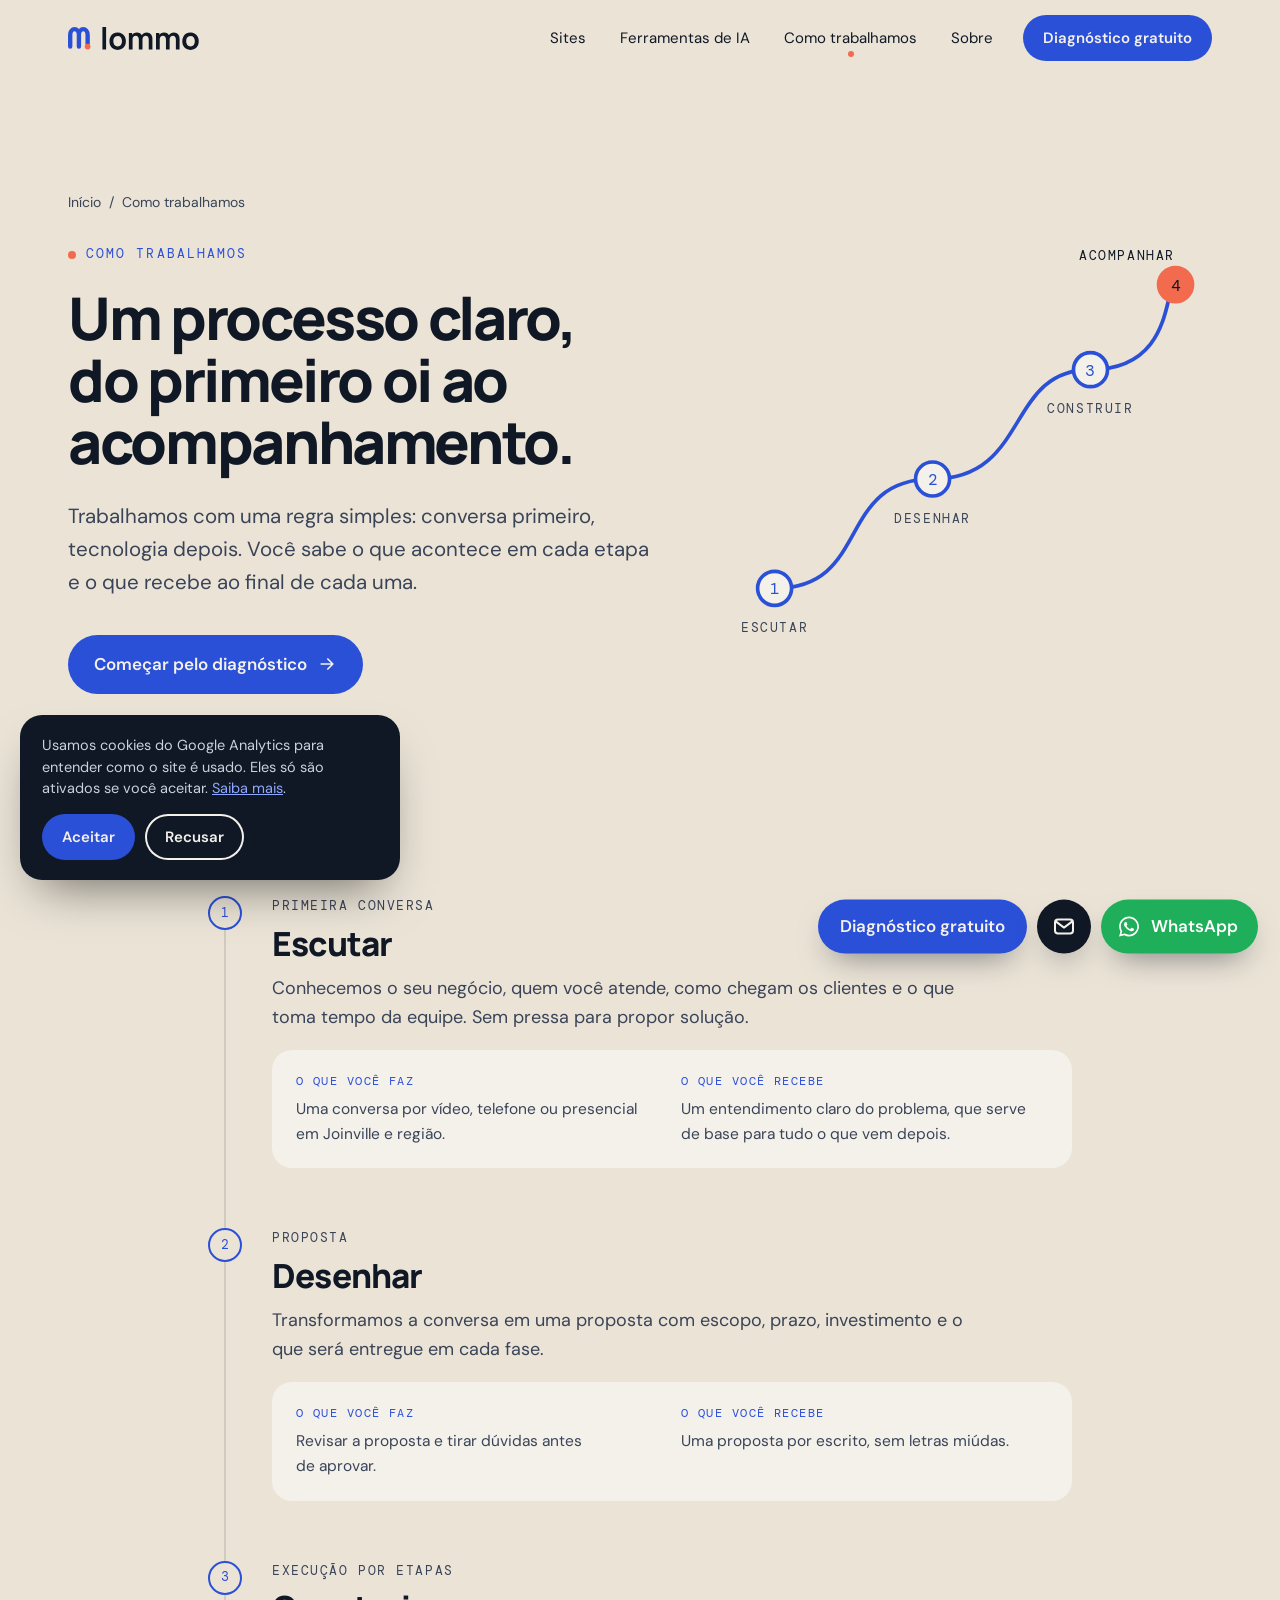
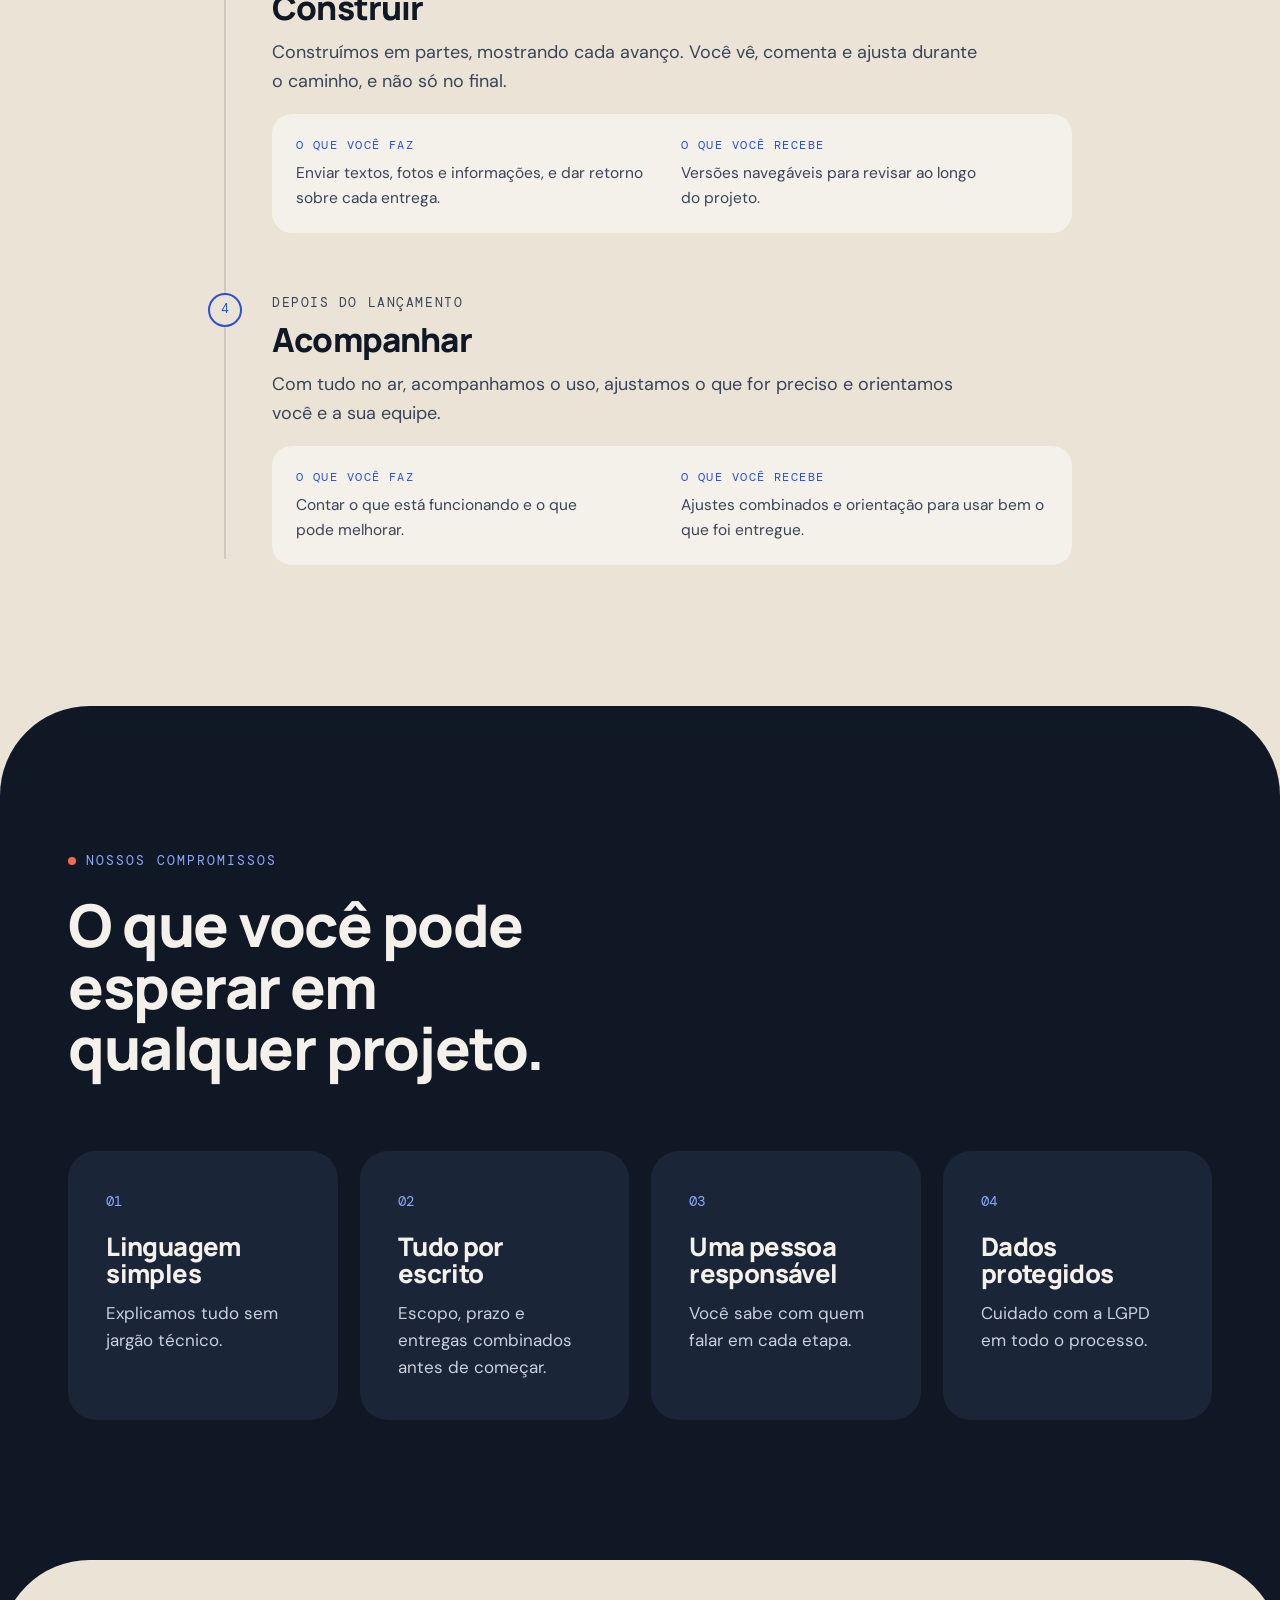
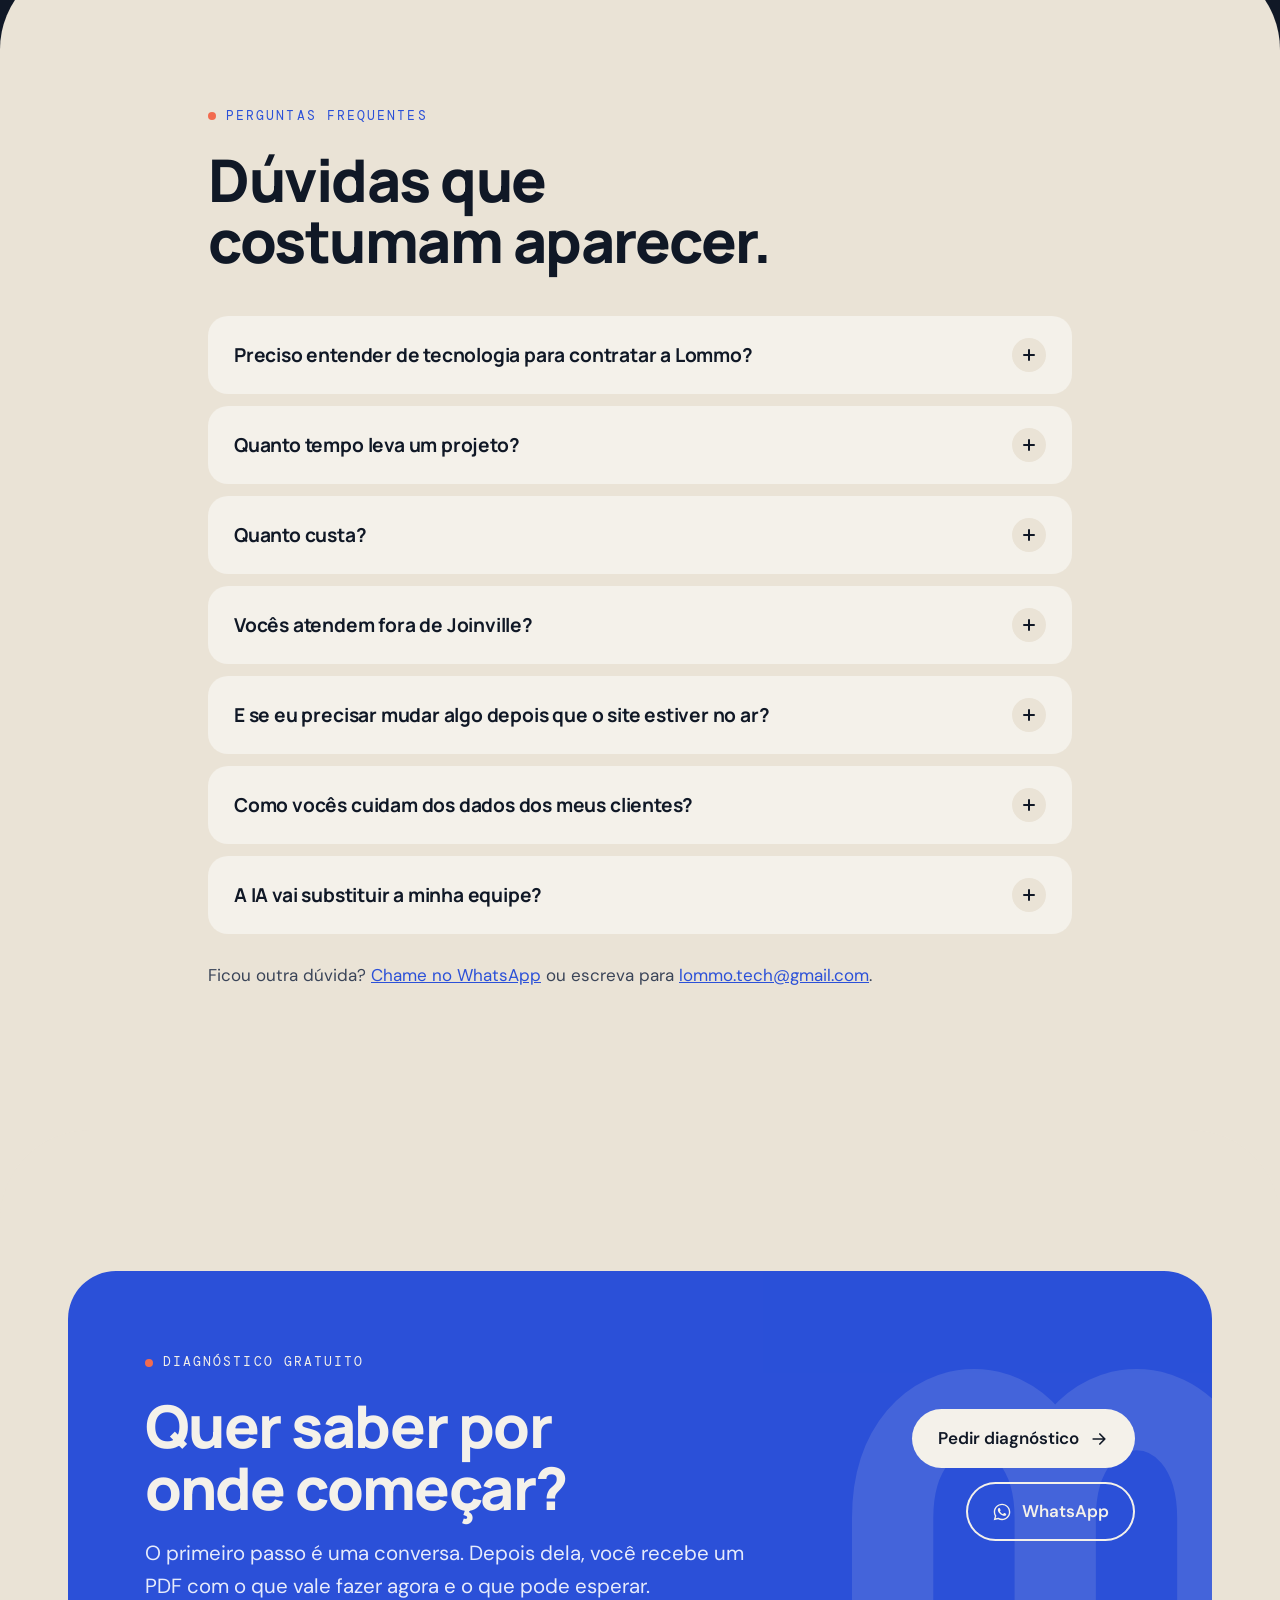
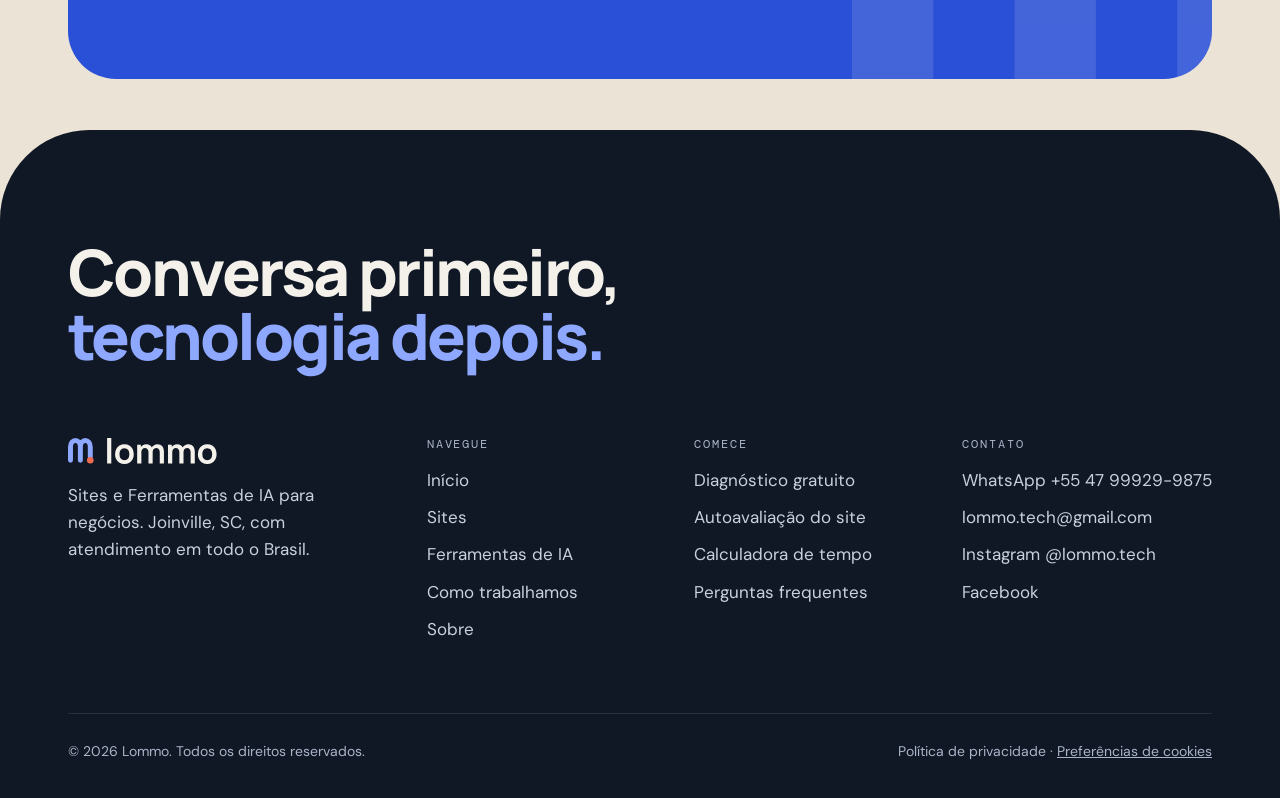
==== commit c16e9fd9: "Site Lommo 6.0" ====
--- a/como-trabalhamos/index.html
+++ b/como-trabalhamos/index.html
@@ -1,11 +1,24 @@
-<!DOCTYPE html><html lang="pt-BR"><head><meta charset="utf-8"><meta name="viewport" content="width=device-width,initial-scale=1,viewport-fit=cover">
+<!DOCTYPE html><html lang="pt-BR"><head>
+<script>
+  window.dataLayer = window.dataLayer || [];
+  function gtag(){dataLayer.push(arguments);}
+  gtag('consent', 'default', {analytics_storage: 'denied', ad_storage: 'denied', ad_user_data: 'denied', ad_personalization: 'denied', wait_for_update: 500});
+  try { if (localStorage.getItem('lommo_cookies') === 'aceito') gtag('consent', 'update', {analytics_storage: 'granted'}); } catch (e) {}
+</script>
+<script async src="https://www.googletagmanager.com/gtm.js?id=GTM-NJ5GCXKQ"></script>
+<script>
+  window.dataLayer = window.dataLayer || [];
+  function gtag(){dataLayer.push(arguments);}
+  gtag('js', new Date());
+</script>
+<meta charset="utf-8"><meta name="viewport" content="width=device-width,initial-scale=1,viewport-fit=cover">
 <title>Como trabalhamos | Lommo</title><meta name="description" content="Conheça as quatro etapas de um projeto com a Lommo: escutar, desenhar, construir e acompanhar. Veja também as perguntas frequentes."><link rel="canonical" href="https://lommo.com.br/como-trabalhamos/">
 <meta name="theme-color" content="#EAE3D6"><meta name="color-scheme" content="light">
 <meta property="og:type" content="website"><meta property="og:site_name" content="Lommo"><meta property="og:title" content="Como trabalhamos | Lommo"><meta property="og:description" content="Conheça as quatro etapas de um projeto com a Lommo: escutar, desenhar, construir e acompanhar. Veja também as perguntas frequentes."><meta property="og:url" content="https://lommo.com.br/como-trabalhamos/"><meta property="og:image" content="https://lommo.com.br/assets/og.png"><meta property="og:image:width" content="1200"><meta property="og:image:height" content="630"><meta property="og:locale" content="pt_BR">
 <meta name="twitter:card" content="summary_large_image">
 <link rel="icon" href="/assets/favicon.svg" type="image/svg+xml">
 <link rel="preload" href="/assets/fonts/manrope.woff2" as="font" type="font/woff2" crossorigin><link rel="preload" href="/assets/fonts/dmsans.woff2" as="font" type="font/woff2" crossorigin>
-<link rel="stylesheet" href="/assets/site.css?v=20788032">
+<link rel="stylesheet" href="/assets/site.css?v=07caa34d">
 <script type="application/ld+json">{"@context": "https://schema.org", "@graph": [{"@type": "ProfessionalService", "@id": "https://lommo.com.br/#lommo", "name": "Lommo", "url": "https://lommo.com.br/", "description": "Sites e Ferramentas de IA para negócios.", "slogan": "Conversa primeiro, tecnologia depois.", "email": "lommo.tech@gmail.com", "telephone": "+55-47-99929-9875", "image": "https://lommo.com.br/assets/og.png", "logo": "https://lommo.com.br/assets/favicon.svg", "address": {"@type": "PostalAddress", "addressLocality": "Joinville", "addressRegion": "SC", "addressCountry": "BR"}, "areaServed": {"@type": "Country", "name": "Brasil"}, "founder": {"@type": "Person", "name": "Felipe Augusto Allage", "jobTitle": "Fundador e COO"}, "sameAs": ["https://instagram.com/lommo.tech", "https://www.facebook.com/lommo.tech"]}, {"@type": "WebSite", "@id": "https://lommo.com.br/#site", "url": "https://lommo.com.br/", "name": "Lommo", "inLanguage": "pt-BR", "publisher": {"@id": "https://lommo.com.br/#lommo"}}]}</script><script type="application/ld+json">{"@context": "https://schema.org", "@type": "FAQPage", "mainEntity": [{"@type": "Question", "name": "Preciso entender de tecnologia para contratar a Lommo?", "acceptedAnswer": {"@type": "Answer", "text": "Não. Você explica como o seu negócio funciona e o que gostaria de melhorar. Nós traduzimos isso em um site ou em uma ferramenta, sempre em linguagem simples."}}, {"@type": "Question", "name": "Quanto tempo leva um projeto?", "acceptedAnswer": {"@type": "Answer", "text": "Depende do tamanho e do que será construído. O prazo é definido na etapa Desenhar, por escrito, antes de começar."}}, {"@type": "Question", "name": "Quanto custa?", "acceptedAnswer": {"@type": "Answer", "text": "Cada projeto é orçado a partir da conversa inicial, porque o escopo muda de um negócio para outro. O diagnóstico é gratuito e não obriga a contratar nada."}}, {"@type": "Question", "name": "Vocês atendem fora de Joinville?", "acceptedAnswer": {"@type": "Answer", "text": "Sim. Atendemos todo o Brasil à distância, por videochamada, WhatsApp e e-mail. Em Joinville e região, também podemos nos encontrar pessoalmente quando for necessário."}}, {"@type": "Question", "name": "E se eu precisar mudar algo depois que o site estiver no ar?", "acceptedAnswer": {"@type": "Answer", "text": "A etapa Acompanhar existe para isso. Combinamos desde o início como funcionam os ajustes depois do lançamento."}}, {"@type": "Question", "name": "Como vocês cuidam dos dados dos meus clientes?", "acceptedAnswer": {"@type": "Answer", "text": "Com atenção à LGPD desde o começo. Definimos juntos quais dados a ferramenta usa, onde ficam guardados e quem tem acesso."}}, {"@type": "Question", "name": "A IA vai substituir a minha equipe?", "acceptedAnswer": {"@type": "Answer", "text": "A proposta é tirar da rotina o trabalho repetitivo para que a equipe tenha mais tempo para o que exige atenção, julgamento e relacionamento."}}]}</script>
 </head><body class=""><a class="skip" href="#conteudo">Pular para o conteúdo</a>
 <header class="hd"><div class="wrap"><a class="logo" href="/" aria-label="Lommo, página inicial"><svg class="lg " viewBox="16.275 16.275 272.69 46.5" role="img" aria-label="Lommo"><g transform="translate(6.775 6.775)"><path class="p" d="M14 50 V26 C14 10 32 10 32 26 V50 M32 26 C32 10 50 10 50 26 V44"/><circle class="c" cx="50" cy="50" r="6"/></g><path class="w" transform="translate(82.305 62.775)" d="M5.061224489795918 0.0V-46.5H12.674028669084821V0.0ZM36.51459238480548 0.9489795918367346Q31.374288193060426 0.9489795918367346 27.552017647879463 -1.3602040816326528Q23.7297471026985 -3.6693877551020404 21.623547020737007 -7.736820049675143Q19.51734693877551 -11.804252344248246 19.51734693877551 -17.092178157884245Q19.51734693877551 -22.443369277642695 21.668359624123084 -26.505528819804287Q23.819372309470662 -30.567688361965878 27.64427923085738 -32.83996662996253Q31.4691861522441 -35.11224489795918 36.51459238480548 -35.11224489795918Q41.660169328962056 -35.11224489795918 45.49561982446787 -32.80569760069555Q49.33107031997369 -30.499150303431918 51.44781397605429 -26.436990761270327Q53.564557632134886 -22.374831219108735 53.564557632134886 -17.092178157884245Q53.564557632134886 -11.762074186363998 51.43199764952368 -7.697278267996651Q49.29943766691247 -3.6324823496293046 45.46135079520089 -1.341751378896285Q41.62326392348932 0.9489795918367346 36.51459238480548 0.9489795918367346ZM36.51459238480548 -6.189346375757334Q41.043380861866225 -6.189346375757334 43.27086969492386 -9.236655535016741Q45.4983585279815 -12.283964694276147 45.4983585279815 -17.092178157884245Q45.4983585279815 -22.053282134386958 43.241873418068394 -25.013600532376035Q40.985388308155294 -27.973918930365112 36.51459238480548 -27.973918930365112Q33.44619414660396 -27.973918930365112 31.471768468740038 -26.59261225486288Q29.497342790876115 -25.211305579360648 28.540444416902503 -22.76502262037627Q27.583546042928887 -20.3187396613919 27.583546042928887 -17.092178157884245Q27.583546042928887 -12.109987033143334 29.850576657665016 -9.149666704450334Q32.117607272401145 -6.189346375757334 36.51459238480548 -6.189346375757334ZM100.7816210688377 0.0 100.79216657366071 -20.74054440868144Q100.79216657366071 -24.27287535375478 99.0444441503408 -26.249927754304842Q97.29672172702088 -28.226980154854907 94.33905128946108 -28.226980154854907Q92.49908079809072 -28.226980154854907 91.04659968784877 -27.37553296770368Q89.59411857760682 -26.524085780552454 88.7400234300263 -24.908170583296794Q87.88592828244579 -23.292255386041134 87.88592828244579 -21.02521125637755L84.49071592992665 -23.028563705755737Q84.4643521678691 -26.581970214843746 86.09342993911432 -29.286563982282363Q87.72250771035954 -31.99115774972098 90.4982701204261 -33.49898152254065Q93.27403253049266 -35.00680529536033 96.69035906110491 -35.00680529536033Q102.37367180026307 -35.00680529536033 105.38932127660634 -31.614211942711655Q108.40497075294961 -28.221618590062977 108.40497075294961 -22.670093769929846L108.3944252481266 0.0ZM59.70136183135364 0.0V-34.16326530612245H66.43901267538266V-23.566415342992663H67.36688581194196V0.0ZM80.27312410315689 0.0 80.2836696079799 -20.666725874920278Q80.2836696079799 -24.22542058205118 78.54385631327726 -26.226200368453043Q76.80404301857462 -28.226980154854907 73.80946331413425 -28.226980154854907Q70.90450495505819 -28.226980154854907 69.13569538350006 -26.23146925945671Q67.36688581194196 -24.23595836405851 67.36688581194196 -21.02521125637755L63.97167345942283 -23.302731385522957Q63.97167345942283 -26.64524710518973 65.61656755719866 -29.289208081303805Q67.26146165497448 -31.933169057417885 70.0556748370735 -33.46998717638911Q72.84988801917251 -35.00680529536033 76.34002149932238 -35.00680529536033Q80.16754935128348 -35.00680529536033 82.73770144715601 -33.38036969243264Q85.30785354302853 -31.75393408950494 86.59689091273717 -28.95445008569834Q87.88592828244579 -26.15496608189174 87.88592828244579 -22.638457255460775L87.87538277762276 0.0ZM156.89794759944994 0.0 156.90849310427296 -20.74054440868144Q156.90849310427296 -24.27287535375478 155.16077068095305 -26.249927754304842Q153.41304825763314 -28.226980154854907 150.45537782007335 -28.226980154854907Q148.61540732870296 -28.226980154854907 147.162926218461 -27.37553296770368Q145.71044510821906 -26.524085780552454 144.85634996063857 -24.908170583296794Q144.00225481305804 -23.292255386041134 144.00225481305804 -21.02521125637755L140.6070424605389 -23.028563705755737Q140.58067869848134 -26.581970214843746 142.20975646972656 -29.286563982282363Q143.83883424097178 -31.99115774972098 146.61459665103834 -33.49898152254065Q149.3903590611049 -35.00680529536033 152.80668559171716 -35.00680529536033Q158.48999833087532 -35.00680529536033 161.5056478072186 -31.614211942711655Q164.52129728356186 -28.221618590062977 164.52129728356186 -22.670093769929846L164.51075177873884 0.0ZM115.81768836196588 0.0V-34.16326530612245H122.5553392059949V-23.566415342992663H123.48321234255421V0.0ZM136.38945063376914 0.0 136.39999613859214 -20.666725874920278Q136.39999613859214 -24.22542058205118 134.66018284388952 -26.226200368453043Q132.92036954918686 -28.226980154854907 129.9257898447465 -28.226980154854907Q127.02083148567044 -28.226980154854907 125.25202191411233 -26.23146925945671Q123.48321234255421 -24.23595836405851 123.48321234255421 -21.02521125637755L120.08799999003507 -23.302731385522957Q120.08799999003507 -26.64524710518973 121.7328940878109 -29.289208081303805Q123.37778818558674 -31.933169057417885 126.17200136768574 -33.46998717638911Q128.96621454978475 -35.00680529536033 132.45634802993465 -35.00680529536033Q136.28387588189574 -35.00680529536033 138.85402797776828 -33.38036969243264Q141.4241800736408 -31.75393408950494 142.71321744334944 -28.95445008569834Q144.00225481305804 -26.15496608189174 144.00225481305804 -22.638457255460775L143.99170930823502 0.0ZM187.08602095623405 0.9489795918367346Q181.945716764489 0.9489795918367346 178.12344621930805 -1.3602040816326528Q174.30117567412708 -3.6693877551020404 172.19497559216558 -7.736820049675143Q170.08877551020407 -11.804252344248246 170.08877551020407 -17.092178157884245Q170.08877551020407 -22.443369277642695 172.23978819555165 -26.505528819804287Q174.39080088089923 -30.567688361965878 178.21570780228595 -32.83996662996253Q182.04061472367266 -35.11224489795918 187.08602095623405 -35.11224489795918Q192.23159790039062 -35.11224489795918 196.06704839589645 -32.80569760069555Q199.90249889140227 -30.499150303431918 202.01924254748286 -26.436990761270327Q204.13598620356345 -22.374831219108735 204.13598620356345 -17.092178157884245Q204.13598620356345 -11.762074186363998 202.00342622095224 -7.697278267996651Q199.87086623834102 -3.6324823496293046 196.03277936662946 -1.341751378896285Q192.1946924949179 0.9489795918367346 187.08602095623405 0.9489795918367346ZM187.08602095623405 -6.189346375757334Q191.6148094332948 -6.189346375757334 193.84229826635243 -9.236655535016741Q196.06978709941006 -12.283964694276147 196.06978709941006 -17.092178157884245Q196.06978709941006 -22.053282134386958 193.81330198949695 -25.013600532376035Q191.55681687958386 -27.973918930365112 187.08602095623405 -27.973918930365112Q184.01762271803253 -27.973918930365112 182.0431970401686 -26.59261225486288Q180.0687713623047 -25.211305579360648 179.11187298833107 -22.76502262037627Q178.15497461435746 -20.3187396613919 178.15497461435746 -17.092178157884245Q178.15497461435746 -12.109987033143334 180.4220052290936 -9.149666704450334Q182.6890358438297 -6.189346375757334 187.08602095623405 -6.189346375757334Z"/></svg></a>
@@ -54,6 +67,6 @@
 <div><h4>Comece</h4><ul><li><a href="/diagnostico/">Diagnóstico gratuito</a></li><li><a href="/sites/#autoavaliacao">Autoavaliação do site</a></li><li><a href="/ferramentas-de-ia/#calculadora">Calculadora de tempo</a></li><li><a href="/como-trabalhamos/#perguntas">Perguntas frequentes</a></li></ul></div>
 <div><h4>Contato</h4><ul><li><a href="https://wa.me/5547999299875?text=Ol%C3%A1%21%20Vim%20pelo%20site%20da%20Lommo.">WhatsApp +55 47 99929-9875</a></li><li><a href="mailto:lommo.tech@gmail.com">lommo.tech@gmail.com</a></li><li><a href="https://instagram.com/lommo.tech" rel="noopener">Instagram @lommo.tech</a></li><li><a href="https://www.facebook.com/lommo.tech" rel="noopener">Facebook</a></li></ul></div>
 </div>
-<div class="bot"><span>© <span data-ano>2026</span> Lommo. Todos os direitos reservados.</span><span><a href="/privacidade/">Política de privacidade</a></span></div>
+<div class="bot"><span>© <span data-ano>2026</span> Lommo. Todos os direitos reservados.</span><span><a href="/privacidade/">Política de privacidade</a> · <button type="button" class="ckopen" data-ck-open>Preferências de cookies</button></span></div>
 </div></footer><div class="fab" aria-label="Contato rápido"><a class="dg" href="/diagnostico/">Diagnóstico gratuito</a><a class="em" href="mailto:lommo.tech@gmail.com" aria-label="Enviar e-mail para a Lommo"><svg class="ico" viewBox="0 0 24 24" fill="none" stroke="currentColor" stroke-width="2" stroke-linecap="round" stroke-linejoin="round" aria-hidden="true"><rect x="3" y="5" width="18" height="14" rx="3"/><path d="m4 7 8 6 8-6"/></svg></a><a class="wa" href="https://wa.me/5547999299875?text=Ol%C3%A1%21%20Vim%20pelo%20site%20da%20Lommo." aria-label="Conversar no WhatsApp"><svg class="ico" viewBox="0 0 24 24" fill="currentColor" aria-hidden="true"><path d="M12.04 2C6.58 2 2.13 6.45 2.13 11.91c0 1.75.46 3.45 1.32 4.95L2.05 22l5.25-1.38c1.45.79 3.08 1.21 4.74 1.21 5.46 0 9.91-4.45 9.91-9.91C21.95 6.45 17.5 2 12.04 2Zm0 18.15c-1.48 0-2.93-.4-4.2-1.15l-.3-.18-3.12.82.83-3.04-.2-.31a8.23 8.23 0 0 1-1.26-4.38c0-4.54 3.7-8.24 8.25-8.24 4.54 0 8.24 3.7 8.24 8.24 0 4.55-3.7 8.24-8.24 8.24Zm4.52-6.16c-.25-.12-1.47-.72-1.69-.81-.23-.08-.39-.12-.56.12-.16.25-.64.81-.79.97-.14.17-.29.19-.54.06-.25-.12-1.05-.38-1.99-1.22-.74-.66-1.23-1.47-1.38-1.72-.14-.25-.02-.38.11-.51.11-.11.25-.29.37-.43.13-.15.17-.25.25-.42.08-.16.04-.31-.02-.43-.06-.12-.56-1.34-.76-1.84-.2-.48-.41-.42-.56-.43h-.48c-.17 0-.43.06-.66.31-.22.25-.86.85-.86 2.07 0 1.22.89 2.4 1.01 2.56.12.17 1.75 2.67 4.23 3.74.59.26 1.05.41 1.41.52.59.19 1.13.16 1.56.1.48-.07 1.47-.6 1.67-1.18.21-.58.21-1.07.14-1.18-.06-.1-.22-.16-.47-.28Z"/></svg><span>WhatsApp</span></a></div>
-<nav class="mbar" aria-label="Contato rápido"><a class="wa" href="https://wa.me/5547999299875?text=Ol%C3%A1%21%20Vim%20pelo%20site%20da%20Lommo."><svg class="ico" viewBox="0 0 24 24" fill="currentColor" aria-hidden="true"><path d="M12.04 2C6.58 2 2.13 6.45 2.13 11.91c0 1.75.46 3.45 1.32 4.95L2.05 22l5.25-1.38c1.45.79 3.08 1.21 4.74 1.21 5.46 0 9.91-4.45 9.91-9.91C21.95 6.45 17.5 2 12.04 2Zm0 18.15c-1.48 0-2.93-.4-4.2-1.15l-.3-.18-3.12.82.83-3.04-.2-.31a8.23 8.23 0 0 1-1.26-4.38c0-4.54 3.7-8.24 8.25-8.24 4.54 0 8.24 3.7 8.24 8.24 0 4.55-3.7 8.24-8.24 8.24Zm4.52-6.16c-.25-.12-1.47-.72-1.69-.81-.23-.08-.39-.12-.56.12-.16.25-.64.81-.79.97-.14.17-.29.19-.54.06-.25-.12-1.05-.38-1.99-1.22-.74-.66-1.23-1.47-1.38-1.72-.14-.25-.02-.38.11-.51.11-.11.25-.29.37-.43.13-.15.17-.25.25-.42.08-.16.04-.31-.02-.43-.06-.12-.56-1.34-.76-1.84-.2-.48-.41-.42-.56-.43h-.48c-.17 0-.43.06-.66.31-.22.25-.86.85-.86 2.07 0 1.22.89 2.4 1.01 2.56.12.17 1.75 2.67 4.23 3.74.59.26 1.05.41 1.41.52.59.19 1.13.16 1.56.1.48-.07 1.47-.6 1.67-1.18.21-.58.21-1.07.14-1.18-.06-.1-.22-.16-.47-.28Z"/></svg>WhatsApp</a><a href="mailto:lommo.tech@gmail.com"><svg class="ico" viewBox="0 0 24 24" fill="none" stroke="currentColor" stroke-width="2" stroke-linecap="round" stroke-linejoin="round" aria-hidden="true"><rect x="3" y="5" width="18" height="14" rx="3"/><path d="m4 7 8 6 8-6"/></svg>E-mail</a><a class="dg" href="/diagnostico/">Diagnóstico <svg class="ico ar" viewBox="0 0 24 24" fill="none" stroke="currentColor" stroke-width="2" stroke-linecap="round" stroke-linejoin="round" aria-hidden="true"><path d="M5 12h14M13 6l6 6-6 6"/></svg></a></nav><script src="/assets/site.js?v=6dde00c4" defer></script></body></html>+<nav class="mbar" aria-label="Contato rápido"><a class="wa" href="https://wa.me/5547999299875?text=Ol%C3%A1%21%20Vim%20pelo%20site%20da%20Lommo."><svg class="ico" viewBox="0 0 24 24" fill="currentColor" aria-hidden="true"><path d="M12.04 2C6.58 2 2.13 6.45 2.13 11.91c0 1.75.46 3.45 1.32 4.95L2.05 22l5.25-1.38c1.45.79 3.08 1.21 4.74 1.21 5.46 0 9.91-4.45 9.91-9.91C21.95 6.45 17.5 2 12.04 2Zm0 18.15c-1.48 0-2.93-.4-4.2-1.15l-.3-.18-3.12.82.83-3.04-.2-.31a8.23 8.23 0 0 1-1.26-4.38c0-4.54 3.7-8.24 8.25-8.24 4.54 0 8.24 3.7 8.24 8.24 0 4.55-3.7 8.24-8.24 8.24Zm4.52-6.16c-.25-.12-1.47-.72-1.69-.81-.23-.08-.39-.12-.56.12-.16.25-.64.81-.79.97-.14.17-.29.19-.54.06-.25-.12-1.05-.38-1.99-1.22-.74-.66-1.23-1.47-1.38-1.72-.14-.25-.02-.38.11-.51.11-.11.25-.29.37-.43.13-.15.17-.25.25-.42.08-.16.04-.31-.02-.43-.06-.12-.56-1.34-.76-1.84-.2-.48-.41-.42-.56-.43h-.48c-.17 0-.43.06-.66.31-.22.25-.86.85-.86 2.07 0 1.22.89 2.4 1.01 2.56.12.17 1.75 2.67 4.23 3.74.59.26 1.05.41 1.41.52.59.19 1.13.16 1.56.1.48-.07 1.47-.6 1.67-1.18.21-.58.21-1.07.14-1.18-.06-.1-.22-.16-.47-.28Z"/></svg>WhatsApp</a><a href="mailto:lommo.tech@gmail.com"><svg class="ico" viewBox="0 0 24 24" fill="none" stroke="currentColor" stroke-width="2" stroke-linecap="round" stroke-linejoin="round" aria-hidden="true"><rect x="3" y="5" width="18" height="14" rx="3"/><path d="m4 7 8 6 8-6"/></svg>E-mail</a><a class="dg" href="/diagnostico/">Diagnóstico <svg class="ico ar" viewBox="0 0 24 24" fill="none" stroke="currentColor" stroke-width="2" stroke-linecap="round" stroke-linejoin="round" aria-hidden="true"><path d="M5 12h14M13 6l6 6-6 6"/></svg></a></nav><div class="ck" id="ck" role="dialog" aria-live="polite" aria-label="Aviso de cookies" hidden><p>Usamos cookies do Google Analytics para entender como o site é usado. Eles só são ativados se você aceitar. <a href="/privacidade/#cookies">Saiba mais</a>.</p><div class="ckb"><button type="button" class="btn sm" data-ck="aceito">Aceitar</button><button type="button" class="btn ghost sm" data-ck="recusado">Recusar</button></div></div><script src="/assets/site.js?v=c4030791" defer></script></body></html>
--- a/assets/site.css
+++ b/assets/site.css
@@ -729,3 +729,13 @@
   .megamarq .tr{animation:none}
   .glow{animation:none}
 }
+
+/* aviso de cookies */
+.ck{position:fixed;left:20px;bottom:20px;z-index:60;max-width:380px;background:var(--noite);color:var(--papel);border-radius:22px;padding:20px 22px;box-shadow:0 24px 50px -20px rgba(0,0,0,.55);opacity:0;transform:translateY(16px);transition:opacity .35s var(--ease),transform .35s var(--ease)}
+.ck.on{opacity:1;transform:none}
+.ck p{font-size:14.5px;line-height:1.5;color:#C9D1DE}
+.ck a{color:var(--cobl)}
+.ckb{display:flex;gap:10px;margin-top:14px}
+.ck .btn.ghost{color:var(--papel)}
+.ckopen{background:none;border:0;padding:0;font:inherit;color:inherit;text-decoration:underline;cursor:pointer}
+@media(max-width:700px){.ck{left:12px;right:12px;bottom:84px;max-width:none}}
